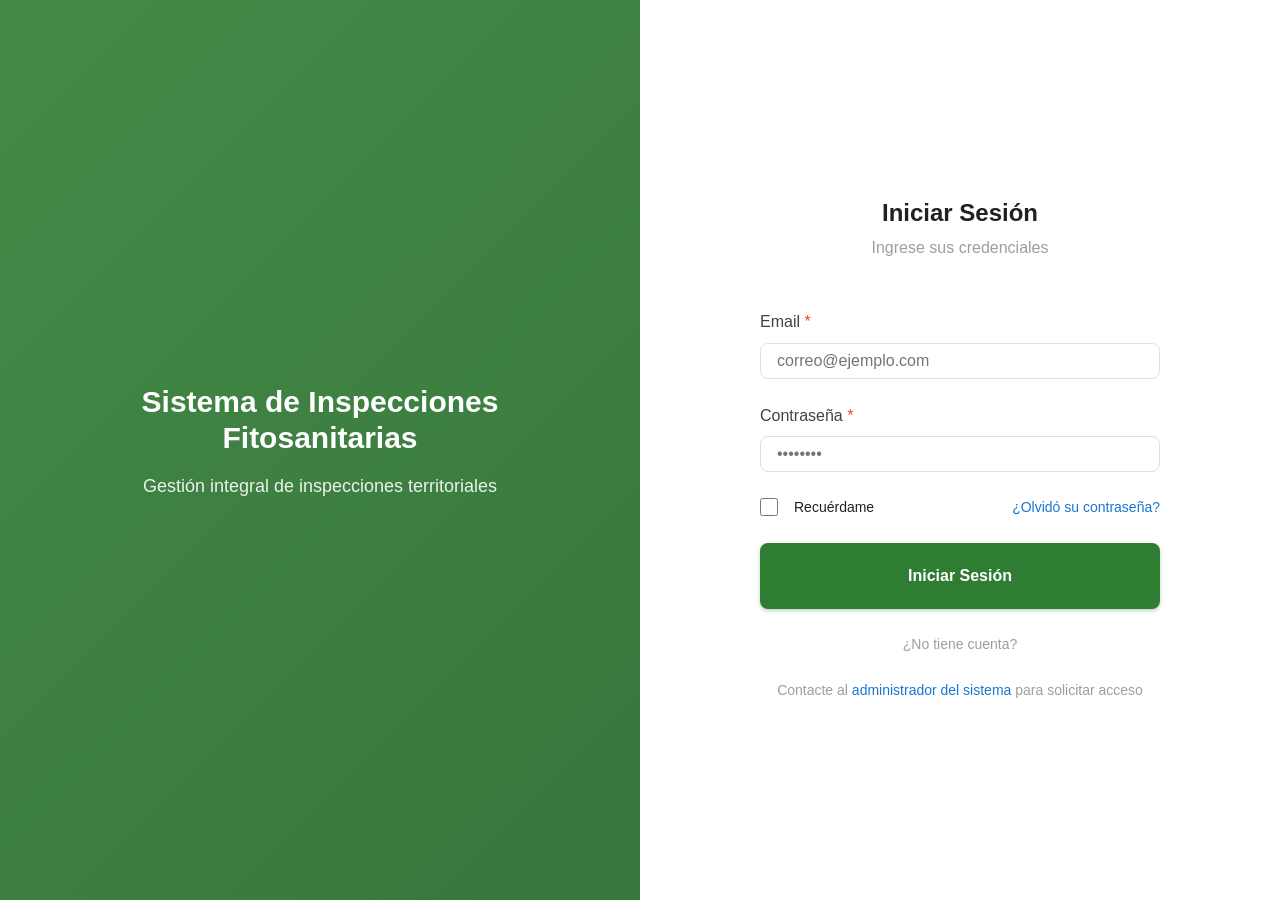
==== frontend/dashboard.html @ b6649383 "primer commit" ====
<!DOCTYPE html>
<html lang="es">
<head>
    <meta charset="UTF-8">
    <meta name="viewport" content="width=device-width, initial-scale=1.0">
    <title>TerraIca — Dashboard</title>
    <link rel="stylesheet" href="css/styles.css">
    <link rel="stylesheet" href="css/components.css">
    <link rel="stylesheet" href="css/dashboard.css">
</head>
<body>
<div class="app-layout">

    <!-- ══════ NAVBAR ══════ -->
    <nav class="navbar">
        <div class="navbar__brand">
            <button class="navbar__toggle" id="sidebarToggle" title="Menú">☰</button>
            <span class="navbar__logo">🌿 TerraIca</span>
        </div>

        <!-- Role badge center -->
        <div class="navbar__center">
            <span class="role-badge" id="navRoleBadge">—</span>
        </div>

        <div class="navbar__user">
            <div class="navbar__user-menu">
                <button class="navbar__user-avatar" id="userMenuToggle">
                    <span id="userInitial">U</span>
                </button>
                <div class="navbar__dropdown" id="userDropdown">
                    <div class="navbar__dropdown-header">
                        <div class="navbar__user-name" id="userFullName">Usuario</div>
                        <small id="userEmailNav">—</small>
                    </div>
                    <div class="navbar__dropdown-divider"></div>
                    <button class="navbar__dropdown-item" id="logoutBtn">🚪 Cerrar Sesión</button>
                </div>
            </div>
        </div>
    </nav>

    <!-- ══════ SIDEBAR ══════ -->
    <aside class="sidebar" id="sidebar">
        <!-- Profile strip -->
        <div class="sidebar__profile">
            <div class="sidebar__profile-avatar" id="sidebarAvatar">U</div>
            <div class="sidebar__profile-info">
                <span class="sidebar__profile-name" id="sidebarName">Usuario</span>
                <span class="role-badge role-badge--sm" id="sidebarRoleBadge">—</span>
            </div>
        </div>

        <nav class="sidebar__nav">
            <!-- PRINCIPAL -->
            <div class="sidebar__section-title">Principal</div>
            <ul class="sidebar__list">
                <li class="sidebar__item">
                    <a href="#dashboard" class="sidebar__link active" data-page="dashboard">
                        <span class="sidebar__icon">📊</span><span>Dashboard</span>
                    </a>
                </li>
            </ul>

            <!-- ADMIN: Gestión de usuarios -->
            <div class="sidebar__section-title sidebar-section--admin" id="sec-usuarios-title">Administración</div>
            <ul class="sidebar__list sidebar-section--admin" id="sec-usuarios">
                <li class="sidebar__item">
                    <a href="#usuarios" class="sidebar__link" data-page="usuarios">
                        <span class="sidebar__icon">👥</span><span>Usuarios</span>
                    </a>
                </li>
            </ul>

            <!-- TODOS: Datos territoriales -->
            <div class="sidebar__section-title">Territorial</div>
            <ul class="sidebar__list">
                <!-- ADMIN -->
                <li class="sidebar__item sidebar-section--admin">
                    <a href="#departamentos" class="sidebar__link" data-page="departamentos">
                        <span class="sidebar__icon">🗺️</span><span>Departamentos</span>
                    </a>
                </li>
                <li class="sidebar__item sidebar-section--admin">
                    <a href="#municipios" class="sidebar__link" data-page="municipios">
                        <span class="sidebar__icon">🏘️</span><span>Municipios</span>
                    </a>
                </li>
                <!-- PRODUCTOR + ADMIN -->
                <li class="sidebar__item sidebar-section--productor">
                    <a href="#lugares" class="sidebar__link" data-page="lugares">
                        <span class="sidebar__icon">🌿</span><span>Lugares de Producción</span>
                    </a>
                </li>
                <!-- PROPIETARIO + ADMIN -->
                <li class="sidebar__item sidebar-section--propietario">
                    <a href="#predios" class="sidebar__link" data-page="predios">
                        <span class="sidebar__icon">🏡</span><span>Predios</span>
                    </a>
                </li>
                <!-- ADMIN: catálogo de cultivos -->
                <li class="sidebar__item sidebar-section--admin">
                    <a href="#cultivos" class="sidebar__link" data-page="cultivos">
                        <span class="sidebar__icon">🌾</span><span>Cultivos</span>
                    </a>
                </li>
                <!-- ADMIN: catálogo de plagas -->
                <li class="sidebar__item sidebar-section--admin">
                    <a href="#plagas" class="sidebar__link" data-page="plagas">
                        <span class="sidebar__icon">🐛</span><span>Catálogo de Plagas</span>
                    </a>
                </li>
                <!-- PRODUCTOR + ADMIN -->
                <li class="sidebar__item sidebar-section--productor">
                    <a href="#lotes" class="sidebar__link" data-page="lotes">
                        <span class="sidebar__icon">🌱</span><span>Lotes</span>
                    </a>
                </li>
            </ul>

            <!-- ASISTENTE TÉCNICO + ADMIN: Inspecciones -->
            <div class="sidebar__section-title sidebar-section--inspector">Fitosanidad</div>
            <ul class="sidebar__list sidebar-section--inspector">
                <li class="sidebar__item">
                    <a href="#inspecciones" class="sidebar__link" data-page="inspecciones">
                        <span class="sidebar__icon">🔬</span><span>Inspecciones</span>
                    </a>
                </li>
                <li class="sidebar__item">
                    <a href="#reportes" class="sidebar__link" data-page="reportes">
                        <span class="sidebar__icon">📈</span><span>Reportes</span>
                    </a>
                </li>
            </ul>
        </nav>
    </aside>

    <!-- ══════ MAIN CONTENT ══════ -->
    <main class="main-content">
        <!-- MODAL GLOBAL -->
        <div class="modal-overlay" id="main-modal">
            <div class="modal">
                <div class="modal-header">
                    <h3 class="modal-title">Modal</h3>
                    <button class="modal-close">✕</button>
                </div>
                <div class="modal-body"></div>
                <div class="modal-footer">
                    <button class="btn btn-secondary btn-cancel">Cancelar</button>
                    <button class="btn btn-primary btn-save">Guardar</button>
                </div>
            </div>
        </div>

        <!-- Page content container -->
        <div id="page-content"></div>
    </main>
</div>

<!-- Scripts -->
<script src="js/api.js"></script>
<script src="js/auth.js"></script>
<script src="js/utils.js"></script>
<script src="js/territorial.js"></script>
<script src="js/pages.js"></script>

<script>
// ─── HELPERS ──────────────────────────────────────────────────────────────────

function getUser() {
    try { return JSON.parse(localStorage.getItem('user') || '{}'); } catch { return {}; }
}

function getRole() {
    const u = getUser();
    // auth.js guarda { grupos: ["ADMINISTRADOR"] } — leer el primer elemento del array
    const raw = (Array.isArray(u.grupos) ? u.grupos[0] : null)
             || u.grupo || u.rol || u.role || '';
    return raw.toUpperCase().replace(/ /g, '_');
}

function getRoleLabel(role) {
    const map = {
        ADMINISTRADOR:    '👑 Administrador',
        PROPIETARIO:      '🏡 Propietario',
        PRODUCTOR:        '🌱 Productor',
        ASISTENTE_TECNICO:'🔬 Asistente Técnico',
        CONSULTOR:        '📋 Consultor'
    };
    return map[role] || role || '—';
}

// ─── SIDEBAR VISIBILITY ───────────────────────────────────────────────────────

function applySidebarRoles() {
    const role = getRole();

    // Hide all role-specific sections by default
    document.querySelectorAll('.sidebar-section--admin').forEach(el => el.style.display = 'none');
    document.querySelectorAll('.sidebar-section--propietario').forEach(el => el.style.display = 'none');
    document.querySelectorAll('.sidebar-section--productor').forEach(el => el.style.display = 'none');
    document.querySelectorAll('.sidebar-section--inspector').forEach(el => el.style.display = 'none');

    if (role === 'ADMINISTRADOR') {
        document.querySelectorAll('.sidebar-section--admin').forEach(el => el.style.display = '');
        document.querySelectorAll('.sidebar-section--propietario').forEach(el => el.style.display = '');
        document.querySelectorAll('.sidebar-section--productor').forEach(el => el.style.display = '');
        document.querySelectorAll('.sidebar-section--inspector').forEach(el => el.style.display = '');
    } else if (role === 'PROPIETARIO') {
        document.querySelectorAll('.sidebar-section--propietario').forEach(el => el.style.display = '');
        document.querySelectorAll('.sidebar-section--inspector').forEach(el => el.style.display = '');
    } else if (role === 'PRODUCTOR') {
        document.querySelectorAll('.sidebar-section--productor').forEach(el => el.style.display = '');
        document.querySelectorAll('.sidebar-section--inspector').forEach(el => el.style.display = '');
    } else if (role === 'ASISTENTE_TECNICO') {
        document.querySelectorAll('.sidebar-section--inspector').forEach(el => el.style.display = '');
    } else {
        // Default: show inspections
        document.querySelectorAll('.sidebar-section--inspector').forEach(el => el.style.display = '');
    }
}

// ─── PAGE ROUTING ─────────────────────────────────────────────────────────────

const pageMap = {
    dashboard:      null, // handled separately
    usuarios:       (c) => usuariosPage.render(c),
    departamentos:  (c) => departamentosPage.render(c),
    municipios:     (c) => municipiosPage.render(c),
    lugares:        (c) => lugaresPage.render(c),
    predios:        (c) => prediosPage.render(c),
    cultivos:       (c) => cultivosPage.render(c),
    lotes:          (c) => lotesPage.render(c),
    plagas:         (c) => plagasPage.render(c),
    inspecciones:   (c) => inspeccionesPage.render(c),
    reportes:       (c) => reportesPage.render(c)
};

async function loadPage(page) {
    const container = document.getElementById('page-content');
    if (!container) return;

    // Update active link
    document.querySelectorAll('.sidebar__link').forEach(l => {
        l.classList.toggle('active', l.dataset.page === page);
    });

    if (page === 'dashboard') {
        await renderDashboard(container);
        return;
    }

    const renderer = pageMap[page];
    if (renderer) {
        container.innerHTML = `<div class="loading-screen"><div class="spinner"></div><p>Cargando ${page}...</p></div>`;
        try {
            await renderer(container);
        } catch(err) {
            console.error('Error cargando página', page, err);
            container.innerHTML = `
                <div class="error-state">
                    <div style="font-size:3rem;margin-bottom:12px">⚠️</div>
                    <h3>Error al cargar ${page}</h3>
                    <p style="color:#8a94a6;margin:8px 0 20px">${err?.message || 'No se pudo conectar con el servidor'}</p>
                    <button class="btn btn-secondary" onclick="loadPage('${page}')">🔄 Reintentar</button>
                    <button class="btn btn-secondary" onclick="loadPage('dashboard')" style="margin-left:8px">← Inicio</button>
                </div>`;
        }
    } else {
        container.innerHTML = `<div class="error-state"><h3>Página no encontrada</h3></div>`;
    }
}
window.loadPage = loadPage;

// ─── DASHBOARD HOME ───────────────────────────────────────────────────────────

async function renderDashboard(container) {
    const role = getRole();
    const user = getUser();
    const nombre = user.nombre || user.name || 'Usuario';
    const hora = new Date().getHours();
    const saludo = hora < 12 ? '🌅 Buenos días' : hora < 18 ? '☀️ Buenas tardes' : '🌙 Buenas noches';
    const roleCls = role.toLowerCase().replace(/_/g, '-');

    // ── Contenido según rol ──────────────────────────────────────────────────
    const statsHTML = _dashStatsHTML(role);
    const quicklinksConfig = _dashQuicklinks(role);

    container.innerHTML = `
        <div class="dashboard-welcome">
            <div class="dashboard-welcome__text">
                <h1>${saludo}, <strong>${nombre}</strong></h1>
                <p>Aquí tienes un resumen de tu actividad</p>
            </div>
            <div class="dashboard-welcome__role">
                <span class="role-badge role-badge--lg role-badge--${roleCls}">${getRoleLabel(role)}</span>
            </div>
        </div>

        ${statsHTML}

        <div class="dashboard-quicklinks">
            <h3 class="section-title">⚡ Acceso Rápido</h3>
            <div class="quicklinks-grid">
                ${quicklinksConfig.map(q => `
                    <button class="quicklink-card" onclick="loadPage('${q.page}')">
                        <span class="quicklink-card__icon">${q.icon}</span>
                        <span class="quicklink-card__label">${q.label}</span>
                    </button>`).join('')}
            </div>
        </div>

        ${role === 'ASISTENTE_TECNICO' ? `<div id="at-destinos-section"></div>` : ''}`;

    // Cargar stats async según rol
    _loadDashStats(role);

    // Panel especial para Asistente Técnico
    if (role === 'ASISTENTE_TECNICO') {
        await _renderAsistenteDashboard(document.getElementById('at-destinos-section'));
    }
}

// ── Stats HTML por rol ──────────────────────────────────────────────────────

function _dashStatsHTML(role) {
    if (role === 'ADMINISTRADOR') {
        return `<div class="stats-grid stats-grid--4">
            <div class="stat-card stat-card--green"><div class="stat-card__icon">👥</div>
                <div class="stat-card__body"><div class="stat-card__value" id="d-usuarios">—</div><div class="stat-card__label">Usuarios</div></div></div>
            <div class="stat-card stat-card--blue"><div class="stat-card__icon">🏡</div>
                <div class="stat-card__body"><div class="stat-card__value" id="d-predios">—</div><div class="stat-card__label">Predios</div></div></div>
            <div class="stat-card stat-card--orange"><div class="stat-card__icon">🔬</div>
                <div class="stat-card__body"><div class="stat-card__value" id="d-inspecciones">—</div><div class="stat-card__label">Inspecciones</div></div></div>
            <div class="stat-card stat-card--red"><div class="stat-card__icon">🐛</div>
                <div class="stat-card__body"><div class="stat-card__value" id="d-plagas">—</div><div class="stat-card__label">Plagas en Catálogo</div></div></div>
        </div>`;
    }
    if (role === 'PROPIETARIO') {
        return `<div class="stats-grid stats-grid--4">
            <div class="stat-card stat-card--blue"><div class="stat-card__icon">🏡</div>
                <div class="stat-card__body"><div class="stat-card__value" id="d-predios">—</div><div class="stat-card__label">Mis Predios</div></div></div>
            <div class="stat-card stat-card--green"><div class="stat-card__icon">🌾</div>
                <div class="stat-card__body"><div class="stat-card__value" id="d-cultivos">—</div><div class="stat-card__label">Cultivos Registrados</div></div></div>
            <div class="stat-card stat-card--orange"><div class="stat-card__icon">🔬</div>
                <div class="stat-card__body"><div class="stat-card__value" id="d-inspecciones">—</div><div class="stat-card__label">Inspecciones</div></div></div>
            <div class="stat-card stat-card--red"><div class="stat-card__icon">✅</div>
                <div class="stat-card__body"><div class="stat-card__value" id="d-completadas">—</div><div class="stat-card__label">Completadas</div></div></div>
        </div>`;
    }
    if (role === 'PRODUCTOR') {
        return `<div class="stats-grid stats-grid--4">
            <div class="stat-card stat-card--green"><div class="stat-card__icon">🌿</div>
                <div class="stat-card__body"><div class="stat-card__value" id="d-lugares">—</div><div class="stat-card__label">Lugares de Producción</div></div></div>
            <div class="stat-card stat-card--blue"><div class="stat-card__icon">🌱</div>
                <div class="stat-card__body"><div class="stat-card__value" id="d-lotes">—</div><div class="stat-card__label">Lotes Activos</div></div></div>
            <div class="stat-card stat-card--orange"><div class="stat-card__icon">🌾</div>
                <div class="stat-card__body"><div class="stat-card__value" id="d-cosechados">—</div><div class="stat-card__label">Cosechados</div></div></div>
            <div class="stat-card stat-card--red"><div class="stat-card__icon">🔬</div>
                <div class="stat-card__body"><div class="stat-card__value" id="d-inspecciones">—</div><div class="stat-card__label">Inspecciones</div></div></div>
        </div>`;
    }
    if (role === 'ASISTENTE_TECNICO') {
        return `<div class="stats-grid stats-grid--4">
            <div class="stat-card stat-card--orange"><div class="stat-card__icon">⏳</div>
                <div class="stat-card__body"><div class="stat-card__value" id="d-pendientes">—</div><div class="stat-card__label">Pendientes</div></div></div>
            <div class="stat-card stat-card--blue"><div class="stat-card__icon">🔄</div>
                <div class="stat-card__body"><div class="stat-card__value" id="d-progreso">—</div><div class="stat-card__label">En Progreso</div></div></div>
            <div class="stat-card stat-card--green"><div class="stat-card__icon">✅</div>
                <div class="stat-card__body"><div class="stat-card__value" id="d-completadas">—</div><div class="stat-card__label">Completadas</div></div></div>
            <div class="stat-card stat-card--red"><div class="stat-card__icon">🐛</div>
                <div class="stat-card__body"><div class="stat-card__value" id="d-plagas-det">—</div><div class="stat-card__label">Plagas Detectadas</div></div></div>
        </div>`;
    }
    return '';
}

// ── Quicklinks por rol ──────────────────────────────────────────────────────

function _dashQuicklinks(role) {
    if (role === 'ADMINISTRADOR') return [
        { icon:'👥', label:'Gestionar Usuarios',    page:'usuarios' },
        { icon:'🌾', label:'Registrar Cultivos',    page:'cultivos' },
        { icon:'🐛', label:'Catálogo de Plagas',    page:'plagas' },
        { icon:'🔬', label:'Ver Inspecciones',       page:'inspecciones' }
    ];
    if (role === 'PROPIETARIO') return [
        { icon:'🏡', label:'Mis Predios',           page:'predios' },
        { icon:'🔬', label:'Inspecciones',           page:'inspecciones' },
        { icon:'📈', label:'Reportes',               page:'reportes' }
    ];
    if (role === 'PRODUCTOR') return [
        { icon:'🌿', label:'Lugares de Producción', page:'lugares' },
        { icon:'🌱', label:'Mis Lotes',             page:'lotes' },
        { icon:'🔬', label:'Inspecciones',           page:'inspecciones' }
    ];
    if (role === 'ASISTENTE_TECNICO') return [
        { icon:'🔬', label:'Ir a Inspecciones',     page:'inspecciones' },
        { icon:'📈', label:'Ver Reportes',           page:'reportes' }
    ];
    return [];
}

// ── Carga de stats async por rol ────────────────────────────────────────────

function _loadDashStats(role) {
    const arr = v => Array.isArray(v) ? v : (v?.data ?? v?.content ?? []);
    const set = (id, val) => { const el = document.getElementById(id); if(el) el.textContent = val; };

    if (role === 'ADMINISTRADOR') {
        Promise.allSettled([
            apiUsuarios.get(Endpoints.USUARIOS.LIST),
            apiTerritorial.get(Endpoints.TERRITORIAL.PREDIOS.LIST),
            apiInspecciones.get(Endpoints.INSPECCIONES.LIST),
            apiTerritorial.get(Endpoints.TERRITORIAL.PLAGAS.LIST)
        ]).then(([u,p,i,pl]) => {
            if(u.status==='fulfilled')  set('d-usuarios',     arr(u.value).length);
            if(p.status==='fulfilled')  set('d-predios',      arr(p.value).length);
            if(i.status==='fulfilled')  set('d-inspecciones', arr(i.value).length);
            if(pl.status==='fulfilled') set('d-plagas',       arr(pl.value).length);
        }).catch(()=>{});
    }
    else if (role === 'PROPIETARIO') {
        Promise.allSettled([
            apiTerritorial.get(Endpoints.TERRITORIAL.PREDIOS.LIST),
            apiTerritorial.get(Endpoints.TERRITORIAL.CULTIVOS.LIST),
            apiInspecciones.get(Endpoints.INSPECCIONES.LIST)
        ]).then(([p,c,i]) => {
            if(p.status==='fulfilled') set('d-predios',    arr(p.value).length);
            if(c.status==='fulfilled') set('d-cultivos',   arr(c.value).length);
            if(i.status==='fulfilled') {
                const insp = arr(i.value);
                set('d-inspecciones', insp.length);
                set('d-completadas',  insp.filter(x=>x.estado==='COMPLETADA').length);
            }
        }).catch(()=>{});
    }
    else if (role === 'PRODUCTOR') {
        Promise.allSettled([
            apiTerritorial.get(Endpoints.TERRITORIAL.LUGARES.LIST),
            apiTerritorial.get(Endpoints.TERRITORIAL.LOTES.LIST),
            apiInspecciones.get(Endpoints.INSPECCIONES.LIST)
        ]).then(([l,lo,i]) => {
            if(l.status==='fulfilled')  set('d-lugares',    arr(l.value).length);
            if(lo.status==='fulfilled') {
                const lotes = arr(lo.value);
                set('d-lotes',      lotes.filter(x=>x.estado==='EN_PRODUCCION').length);
                set('d-cosechados', lotes.filter(x=>x.estado==='COSECHADO').length);
            }
            if(i.status==='fulfilled')  set('d-inspecciones', arr(i.value).length);
        }).catch(()=>{});
    }
    else if (role === 'ASISTENTE_TECNICO') {
        apiInspecciones.get(Endpoints.INSPECCIONES.LIST).then(res => {
            const insp = arr(res);
            set('d-pendientes',  insp.filter(x=>x.estado==='PENDIENTE').length);
            set('d-progreso',    insp.filter(x=>x.estado==='EN_PROGRESO').length);
            set('d-completadas', insp.filter(x=>x.estado==='COMPLETADA').length);
            // contar plagas detectadas en detalles
            const totalPlagas = insp.reduce((s,i)=>s+(i.detalles?.reduce((a,d)=>a+(d.plagas?.length||0),0)||0),0);
            set('d-plagas-det', totalPlagas || '—');
        }).catch(()=>{});
    }
}

// ── Panel de destinos para ASISTENTE TÉCNICO ────────────────────────────────

async function _renderAsistenteDashboard(container) {
    if (!container) return;
    container.innerHTML = `
        <div class="at-section-header">
            <h3 class="section-title">📍 Mis Destinos de Inspección</h3>
            <p class="section-subtitle">Inspecciones pendientes y en progreso con información de localización</p>
        </div>
        <div id="at-destinos-grid" class="at-destinos-grid">
            ${[1,2,3].map(()=>`<div class="at-destino-card at-destino-card--skeleton">
                <div class="skeleton" style="height:18px;width:60%;margin-bottom:10px"></div>
                <div class="skeleton" style="height:13px;width:90%;margin-bottom:6px"></div>
                <div class="skeleton" style="height:13px;width:75%;margin-bottom:6px"></div>
                <div class="skeleton" style="height:13px;width:80%"></div>
            </div>`).join('')}
        </div>`;

    try {
        // Traer inspecciones pendientes y en progreso
        const [inspRes, lotesRes] = await Promise.allSettled([
            apiInspecciones.get(Endpoints.INSPECCIONES.LIST),
            apiTerritorial.get(Endpoints.TERRITORIAL.LOTES.LIST)
        ]);

        const arr = v => Array.isArray(v) ? v : (v?.data ?? v?.content ?? []);
        const inspecciones = arr(inspRes.value).filter(i =>
            i.estado === 'PROGRAMADA' || i.estado === 'EN_PROCESO' ||
            i.estado === 'PENDIENTE'  || i.estado === 'EN_PROGRESO'
        );
        const lotes = arr(lotesRes.value);

        // Para cada inspección, construir info de localización completa
        const grid = document.getElementById('at-destinos-grid');
        if (!grid) return;

        if (!inspecciones.length) {
            grid.innerHTML = `
                <div class="at-no-destinos">
                    <span style="font-size:3rem">🎉</span>
                    <h4>Sin inspecciones pendientes</h4>
                    <p>No tienes destinos programados por el momento</p>
                    <button class="btn btn-primary" onclick="loadPage('inspecciones')">Ver todas las inspecciones</button>
                </div>`;
            return;
        }

        // Enriquecer con datos de lote → cultivo → predio → lugar → municipio → departamento
        const detallesPromises = inspecciones.slice(0, 8).map(async insp => {
            try {
                // Buscar lote en la lista cargada o hacer get individual
                const loteId = insp.idLote || insp.loteId || insp.lote?.id;
                let lote = lotes.find(l => l.id === loteId);
                if (!lote && loteId) {
                    lote = await apiTerritorial.get(
                        Endpoints.TERRITORIAL.LOTES.GET(loteId)
                    ).catch(() => null);
                }

                // Subir la cadena: lote → cultivo → predio → lugar → municipio → dep
                let cultivoNombre = lote?.cultivoNombre || lote?.cultivo?.nombreComun || lote?.cultivo?.especie || '—';
                let plagas = [];
                let predioNombre  = '—', predioNum = '—';
                let lugarNombre   = '—', vereda = '—';
                let municipioNombre = '—', depNombre = '—';

                // Fetch cultivo to get predioId and plagas
                const cultivoId = lote?.cultivoId || lote?.cultivo?.id;
                let predioId = lote?.cultivo?.predioId || lote?.cultivo?.predio?.id;
                if (cultivoId && !predioId) {
                    const cultivo = await apiTerritorial.get(
                        Endpoints.TERRITORIAL.CULTIVOS.GET(cultivoId)
                    ).catch(() => null);
                    if (cultivo) {
                        cultivoNombre = cultivo.nombreComun || cultivo.nombreVariedad || cultivoNombre;
                        predioId = cultivo.predioId;
                        plagas = cultivo.plagas || [];
                    }
                }
                if (predioId) {
                    const predio = await apiTerritorial.get(
                        Endpoints.TERRITORIAL.PREDIOS.GET(predioId)
                    ).catch(() => null);
                    if (predio) {
                        predioNombre = predio.nombre || predio.nombrePredio || '—';
                        predioNum    = predio.numeroPredial || '—';
                        const lugarId = predio.lugarProduccionId || predio.lugarProduccion?.id;
                        if (lugarId) {
                            const lugar = await apiTerritorial.get(
                                Endpoints.TERRITORIAL.LUGARES.GET(lugarId)
                            ).catch(() => null);
                            if (lugar) {
                                lugarNombre = lugar.nombre || '—';
                                vereda = lugar.vereda || lugar.sector || '—';
                                const munId = lugar.municipioId || lugar.municipio?.id;
                                if (munId) {
                                    const mun = await apiTerritorial.get(
                                        Endpoints.TERRITORIAL.MUNICIPIOS.GET(munId)
                                    ).catch(() => null);
                                    if (mun) {
                                        municipioNombre = mun.nombre || '—';
                                        const depId = mun.departamentoId || mun.departamento?.id;
                                        if (depId) {
                                            const dep = await apiTerritorial.get(
                                                Endpoints.TERRITORIAL.DEPARTAMENTOS.GET(depId)
                                            ).catch(() => null);
                                            depNombre = dep?.nombre || '—';
                                        }
                                    }
                                }
                            }
                        }
                    }
                }

                return { insp, lote, cultivoNombre, plagas, predioNombre, predioNum, lugarNombre, vereda, municipioNombre, depNombre };
            } catch {
                return { insp, lote: null, cultivoNombre:'—', predioNombre:'—', predioNum:'—', lugarNombre:'—', vereda:'—', municipioNombre:'—', depNombre:'—' };
            }
        });

        const destinos = await Promise.all(detallesPromises);
        const fecha = d => d.insp.fechaInspeccion
            ? new Date(d.insp.fechaInspeccion).toLocaleDateString('es-CO', {weekday:'long', day:'numeric', month:'long'})
            : '—';
        const estadoColor = e => (e === 'EN_PROCESO' || e === 'EN_PROGRESO') ? 'at-destino-card--progreso' : 'at-destino-card--pendiente';
        const estadoLabel = e => (e === 'EN_PROCESO' || e === 'EN_PROGRESO')
            ? `<span class="badge badge--info">🔄 En Proceso</span>`
            : `<span class="badge badge--warning">⏳ Programada</span>`;

        grid.innerHTML = destinos.map(d => `
            <div class="at-destino-card ${estadoColor(d.insp.estado)}"
                 onclick="loadPage('inspecciones')" title="Ver inspección">
                <div class="at-destino-card__top">
                    <div class="at-destino-card__estado">${estadoLabel(d.insp.estado)}</div>
                    <div class="at-destino-card__fecha">📅 ${fecha(d)}</div>
                </div>

                <div class="at-destino-card__cultivo">
                    <span class="crop-dot"></span>
                    <strong>🌾 ${d.cultivoNombre}</strong>
                    <span class="text-muted" style="font-size:0.78rem">
                        · Lote: ${d.lote?.numero || d.lote?.nombre || d.insp.idLote || '—'}
                    </span>
                </div>

                <div class="at-destino-card__localizacion">
                    <div class="at-loc-row">
                        <span class="at-loc-icon">🏛️</span>
                        <div class="at-loc-info">
                            <span class="at-loc-label">Departamento</span>
                            <span class="at-loc-value">${d.depNombre}</span>
                        </div>
                    </div>
                    <div class="at-loc-row">
                        <span class="at-loc-icon">🏘️</span>
                        <div class="at-loc-info">
                            <span class="at-loc-label">Municipio</span>
                            <span class="at-loc-value">${d.municipioNombre}</span>
                        </div>
                    </div>
                    <div class="at-loc-row">
                        <span class="at-loc-icon">🌿</span>
                        <div class="at-loc-info">
                            <span class="at-loc-label">Lugar de Producción · Vereda</span>
                            <span class="at-loc-value">${d.lugarNombre} ${d.vereda !== '—' ? '· <em>'+d.vereda+'</em>' : ''}</span>
                        </div>
                    </div>
                    <div class="at-loc-row">
                        <span class="at-loc-icon">🏡</span>
                        <div class="at-loc-info">
                            <span class="at-loc-label">Predio · N° Predial</span>
                            <span class="at-loc-value">${d.predioNombre} ${d.predioNum !== '—' ? '· <code>'+d.predioNum+'</code>' : ''}</span>
                        </div>
                    </div>
                </div>

                ${d.plagas && d.plagas.length ? `
                <div class="at-destino-card__plagas">
                    <span class="at-plagas-label">🦠 Plagas detectadas:</span>
                    <div class="at-plagas-list">
                        ${d.plagas.map(p => `<span class="at-plaga-tag at-plaga-tag--${(p.nivelRiesgo||'').toLowerCase()}" title="${p.nombreCientifico||''}">${p.nombreComun||p.nombre||'Plaga'}</span>`).join('')}
                    </div>
                </div>` : ''}

                <div class="at-destino-card__footer">
                    <button class="btn btn-primary btn-sm"
                        onclick="event.stopPropagation(); loadPage('inspecciones')">
                        🔬 Ver Inspección
                    </button>
                </div>
            </div>`).join('');

    } catch(e) {
        if (container) container.innerHTML = `<div class="error-state"><p>No se pudieron cargar los destinos</p></div>`;
    }
}

// ─── INIT ─────────────────────────────────────────────────────────────────────

document.addEventListener('DOMContentLoaded', () => {
    // Auth check
    const token = localStorage.getItem('authToken');
    if (!token) { window.location.href = 'login.html'; return; }

    const user = getUser();
    const role = getRole();

    // Populate navbar & sidebar
    const nombre = user.nombre || user.name || 'Usuario';
    const initial = nombre.charAt(0).toUpperCase();
    const roleLabel = getRoleLabel(role);
    const roleCls = 'role-badge--' + role.toLowerCase().replace(/_/g, '-');

    document.getElementById('userInitial').textContent = initial;
    document.getElementById('userFullName').textContent = nombre;
    document.getElementById('userEmailNav').textContent = user.correo || user.email || '';
    document.getElementById('sidebarAvatar').textContent = initial;
    document.getElementById('sidebarName').textContent = nombre;

    ['navRoleBadge', 'sidebarRoleBadge'].forEach(id => {
        const el = document.getElementById(id);
        if (el) { el.textContent = roleLabel; el.className = `role-badge ${roleCls}`; }
    });

    // Apply role-based sidebar
    applySidebarRoles();

    // Sidebar toggle
    document.getElementById('sidebarToggle')?.addEventListener('click', () => {
        document.getElementById('sidebar')?.classList.toggle('collapsed');
    });

    // User dropdown
    document.getElementById('userMenuToggle')?.addEventListener('click', () => {
        document.getElementById('userDropdown')?.classList.toggle('active');
    });
    document.addEventListener('click', e => {
        if (!e.target.closest('.navbar__user-menu')) {
            document.getElementById('userDropdown')?.classList.remove('active');
        }
    });

    // Logout
    document.getElementById('logoutBtn')?.addEventListener('click', () => {
        localStorage.removeItem('authToken');
        localStorage.removeItem('user');
        window.location.href = 'login.html';
    });

    // Sidebar navigation
    document.querySelectorAll('.sidebar__link').forEach(link => {
        link.addEventListener('click', e => {
            e.preventDefault();
            const page = link.dataset.page;
            window.location.hash = page;
            loadPage(page);
        });
    });

    // Hash routing
    window.addEventListener('hashchange', () => {
        const page = window.location.hash.slice(1) || 'dashboard';
        loadPage(page);
    });

    // Initial load
    const initPage = window.location.hash.slice(1) || 'dashboard';
    loadPage(initPage);
});
</script>
</body>
</html>
---- frontend/css/styles.css ----
/**
 * Base Styles & Design System
 * Variables CSS, reset, y estilos globales
 */

:root {
    /* Colors - Primary Brand */
    --color-primary: #2E7D32;
    --color-primary-light: #66BB6A;
    --color-primary-dark: #1B5E20;
    --color-primary-50: #F1F8E9;

    /* Colors - Secondary */
    --color-secondary: #1976D2;
    --color-secondary-light: #42A5F5;
    --color-secondary-dark: #1565C0;

    /* Colors - Status */
    --color-success: #4CAF50;
    --color-warning: #FFC107;
    --color-danger: #F44336;
    --color-info: #2196F3;

    /* Colors - Neutral */
    --color-white: #FFFFFF;
    --color-light-gray: #F5F5F5;
    --color-gray: #9E9E9E;
    --color-dark-gray: #424242;
    --color-black: #212121;

    /* Colors - Border */
    --color-border: #E0E0E0;
    --color-border-light: #F0F0F0;

    /* Typography */
    --font-family: -apple-system, BlinkMacSystemFont, 'Segoe UI', 'Roboto', 'Oxygen',
                    'Ubuntu', 'Cantarell', 'Fira Sans', 'Droid Sans', 'Helvetica Neue',
                    sans-serif;
    --font-size-xs: 0.75rem;
    --font-size-sm: 0.875rem;
    --font-size-base: 1rem;
    --font-size-lg: 1.125rem;
    --font-size-xl: 1.25rem;
    --font-size-2xl: 1.5rem;
    --font-size-3xl: 1.875rem;

    --font-weight-light: 300;
    --font-weight-normal: 400;
    --font-weight-medium: 500;
    --font-weight-semibold: 600;
    --font-weight-bold: 700;

    /* Spacing */
    --spacing-xs: 0.25rem;
    --spacing-sm: 0.5rem;
    --spacing-base: 1rem;
    --spacing-lg: 1.5rem;
    --spacing-xl: 2rem;
    --spacing-2xl: 3rem;
    --spacing-3xl: 4rem;

    /* Border Radius */
    --radius-sm: 0.25rem;
    --radius-md: 0.5rem;
    --radius-lg: 0.75rem;
    --radius-xl: 1rem;
    --radius-2xl: 1.5rem;

    /* Shadows */
    --shadow-sm: 0 1px 2px 0 rgba(0, 0, 0, 0.05);
    --shadow-md: 0 4px 6px -1px rgba(0, 0, 0, 0.1), 0 2px 4px -1px rgba(0, 0, 0, 0.06);
    --shadow-lg: 0 10px 15px -3px rgba(0, 0, 0, 0.1), 0 4px 6px -2px rgba(0, 0, 0, 0.05);
    --shadow-xl: 0 20px 25px -5px rgba(0, 0, 0, 0.1), 0 10px 10px -5px rgba(0, 0, 0, 0.04);

    /* Transitions */
    --transition-fast: 150ms ease-in-out;
    --transition-base: 250ms ease-in-out;
    --transition-slow: 350ms ease-in-out;

    /* Z-index */
    --z-dropdown: 100;
    --z-sticky: 200;
    --z-fixed: 300;
    --z-modal: 400;
    --z-tooltip: 500;
}

/* Dark mode */
@media (prefers-color-scheme: dark) {
    :root {
        --color-light-gray: #2C2C2C;
        --color-gray: #666666;
        --color-dark-gray: #E0E0E0;
        --color-border: #404040;
        --color-border-light: #333333;
    }
}

/* CSS Reset */
* {
    margin: 0;
    padding: 0;
    box-sizing: border-box;
}

html {
    scroll-behavior: smooth;
}

body {
    font-family: var(--font-family);
    font-size: var(--font-size-base);
    font-weight: var(--font-weight-normal);
    line-height: 1.6;
    color: var(--color-black);
    background-color: var(--color-white);
    -webkit-font-smoothing: antialiased;
    -moz-osx-font-smoothing: grayscale;
}

/* Headings */
h1, h2, h3, h4, h5, h6 {
    margin-bottom: var(--spacing-base);
    font-weight: var(--font-weight-semibold);
    line-height: 1.2;
}

h1 { font-size: var(--font-size-3xl); }
h2 { font-size: var(--font-size-2xl); }
h3 { font-size: var(--font-size-xl); }
h4 { font-size: var(--font-size-lg); }
h5 { font-size: var(--font-size-base); }
h6 { font-size: var(--font-size-sm); }

/* Paragraphs */
p {
    margin-bottom: var(--spacing-base);
}

/* Links */
a {
    color: var(--color-secondary);
    text-decoration: none;
    transition: color var(--transition-base);
}

a:hover {
    color: var(--color-secondary-dark);
    text-decoration: underline;
}

/* Lists */
ul, ol {
    margin-bottom: var(--spacing-base);
    margin-left: var(--spacing-xl);
}

li {
    margin-bottom: var(--spacing-sm);
}

/* Images */
img {
    max-width: 100%;
    height: auto;
    display: block;
}

/* Tables */
table {
    width: 100%;
    border-collapse: collapse;
    margin-bottom: var(--spacing-base);
}

thead {
    background-color: var(--color-light-gray);
}

th, td {
    padding: var(--spacing-base);
    text-align: left;
    border-bottom: 1px solid var(--color-border);
}

/* Code */
code {
    background-color: var(--color-light-gray);
    padding: 0 var(--spacing-sm);
    border-radius: var(--radius-sm);
    font-family: 'Courier New', monospace;
    font-size: var(--font-size-sm);
}

pre {
    background-color: var(--color-light-gray);
    padding: var(--spacing-base);
    border-radius: var(--radius-md);
    overflow-x: auto;
    margin-bottom: var(--spacing-base);
}

pre code {
    background-color: transparent;
    padding: 0;
}

/* Forms */
input, textarea, select {
    font-family: var(--font-family);
    font-size: var(--font-size-base);
}

/* Utility Classes */
.container {
    width: 100%;
    max-width: 1440px;
    margin: 0 auto;
    padding: 0 var(--spacing-lg);
}

.row {
    display: flex;
    flex-wrap: wrap;
    margin-right: calc(var(--spacing-lg) * -1);
    margin-left: calc(var(--spacing-lg) * -1);
}

.col {
    flex: 1;
    padding-right: var(--spacing-lg);
    padding-left: var(--spacing-lg);
}

/* Display */
.d-none { display: none !important; }
.d-inline { display: inline !important; }
.d-inline-block { display: inline-block !important; }
.d-block { display: block !important; }
.d-flex { display: flex !important; }
.d-grid { display: grid !important; }

/* Flex */
.justify-content-center { justify-content: center; }
.justify-content-between { justify-content: space-between; }
.justify-content-around { justify-content: space-around; }
.justify-content-end { justify-content: flex-end; }
.align-items-center { align-items: center; }
.align-items-start { align-items: flex-start; }
.align-items-end { align-items: flex-end; }
.flex-wrap { flex-wrap: wrap; }
.flex-column { flex-direction: column; }
.gap-1 { gap: var(--spacing-sm); }
.gap-2 { gap: var(--spacing-base); }
.gap-3 { gap: var(--spacing-lg); }

/* Spacing */
.p-1 { padding: var(--spacing-sm); }
.p-2 { padding: var(--spacing-base); }
.p-3 { padding: var(--spacing-lg); }
.m-1 { margin: var(--spacing-sm); }
.m-2 { margin: var(--spacing-base); }
.m-3 { margin: var(--spacing-lg); }
.mt-1 { margin-top: var(--spacing-sm); }
.mt-2 { margin-top: var(--spacing-base); }
.mt-3 { margin-top: var(--spacing-lg); }
.mb-1 { margin-bottom: var(--spacing-sm); }
.mb-2 { margin-bottom: var(--spacing-base); }
.mb-3 { margin-bottom: var(--spacing-lg); }

/* Text */
.text-center { text-align: center; }
.text-end { text-align: end; }
.text-start { text-align: start; }
.text-muted { color: var(--color-gray); }
.text-secondary { color: var(--color-secondary); }
.text-danger { color: var(--color-danger); }
.text-success { color: var(--color-success); }
.text-uppercase { text-transform: uppercase; }
.text-lowercase { text-transform: lowercase; }
.text-capitalize { text-transform: capitalize; }
.font-weight-bold { font-weight: var(--font-weight-bold); }
.font-weight-normal { font-weight: var(--font-weight-normal); }

/* Visibility */
.visible { visibility: visible; }
.invisible { visibility: hidden; }
.hide { display: none; }
.show { display: block; }

/* Overflow */
.overflow-auto { overflow: auto; }
.overflow-hidden { overflow: hidden; }
.text-truncate { overflow: hidden; text-overflow: ellipsis; white-space: nowrap; }

/* Print */
@media print {
    body {
        background-color: white;
    }

    .no-print {
        display: none !important;
    }
}

/* Responsive */
@media (max-width: 768px) {
    .container {
        padding: 0 var(--spacing-base);
    }

    .row {
        margin-right: calc(var(--spacing-base) * -1);
        margin-left: calc(var(--spacing-base) * -1);
    }

    .col {
        padding-right: var(--spacing-base);
        padding-left: var(--spacing-base);
    }
}
---- frontend/css/components.css ----
/**
 * Components - Componentes reutilizables
 * Buttons, cards, forms, tables, badges, etc.
 */

/* BUTTONS */
.btn {
    display: inline-flex;
    align-items: center;
    justify-content: center;
    gap: var(--spacing-sm);
    padding: var(--spacing-sm) var(--spacing-lg);
    font-size: var(--font-size-base);
    font-weight: var(--font-weight-medium);
    border: none;
    border-radius: var(--radius-md);
    cursor: pointer;
    transition: all var(--transition-base);
    text-decoration: none;
    white-space: nowrap;
    user-select: none;
}

.btn:disabled {
    opacity: 0.6;
    cursor: not-allowed;
}

.btn:hover:not(:disabled) {
    transform: translateY(-2px);
    box-shadow: var(--shadow-md);
}

/* Button Variants */
.btn--primary {
    background-color: var(--color-primary);
    color: white;
    box-shadow: 0 2px 4px rgba(46, 125, 50, 0.3);
}

.btn--primary:hover:not(:disabled) {
    background-color: var(--color-primary-dark);
}

.btn--secondary {
    background-color: var(--color-secondary);
    color: white;
    box-shadow: 0 2px 4px rgba(25, 118, 210, 0.3);
}

.btn--secondary:hover:not(:disabled) {
    background-color: var(--color-secondary-dark);
}

.btn--outline {
    border: 2px solid var(--color-primary);
    color: var(--color-primary);
    background-color: transparent;
}

.btn--outline:hover:not(:disabled) {
    background-color: var(--color-primary-50);
}

.btn--danger {
    background-color: var(--color-danger);
    color: white;
}

.btn--danger:hover:not(:disabled) {
    background-color: #E53935;
}

.btn--success {
    background-color: var(--color-success);
    color: white;
}

.btn--success:hover:not(:disabled) {
    background-color: #45A049;
}

.btn--small {
    padding: var(--spacing-xs) var(--spacing-sm);
    font-size: var(--font-size-sm);
}

.btn--large {
    padding: var(--spacing-lg) var(--spacing-2xl);
    font-size: var(--font-size-lg);
}

.btn--block {
    width: 100%;
}

/* CARDS */
.card {
    background-color: var(--color-white);
    border: 1px solid var(--color-border);
    border-radius: var(--radius-lg);
    box-shadow: var(--shadow-sm);
    overflow: hidden;
    transition: box-shadow var(--transition-base);
}

.card:hover {
    box-shadow: var(--shadow-md);
}

.card__header {
    padding: var(--spacing-lg);
    border-bottom: 1px solid var(--color-border);
    background-color: var(--color-light-gray);
}

.card__title {
    font-size: var(--font-size-lg);
    font-weight: var(--font-weight-semibold);
    margin: 0;
}

.card__body {
    padding: var(--spacing-lg);
}

.card__footer {
    padding: var(--spacing-lg);
    border-top: 1px solid var(--color-border);
    background-color: var(--color-light-gray);
    display: flex;
    gap: var(--spacing-base);
    justify-content: flex-end;
}

/* FORMS */
.form-group {
    margin-bottom: var(--spacing-lg);
}

.form-label {
    display: block;
    margin-bottom: var(--spacing-sm);
    font-weight: var(--font-weight-medium);
    color: var(--color-dark-gray);
}

.form-label.required::after {
    content: ' *';
    color: var(--color-danger);
}

.form-control {
    width: 100%;
    padding: var(--spacing-sm) var(--spacing-base);
    font-size: var(--font-size-base);
    border: 1px solid var(--color-border);
    border-radius: var(--radius-md);
    background-color: var(--color-white);
    color: var(--color-black);
    transition: all var(--transition-base);
}

.form-control:focus {
    outline: none;
    border-color: var(--color-primary);
    box-shadow: 0 0 0 3px rgba(46, 125, 50, 0.1);
}

.form-control:disabled {
    background-color: var(--color-light-gray);
    cursor: not-allowed;
    opacity: 0.6;
}

.form-control--error {
    border-color: var(--color-danger);
}

.form-control--error:focus {
    box-shadow: 0 0 0 3px rgba(244, 67, 54, 0.1);
}

.form-text {
    display: block;
    margin-top: var(--spacing-xs);
    font-size: var(--font-size-sm);
    color: var(--color-gray);
}

.form-text.text-danger {
    color: var(--color-danger);
}

/* Checkbox & Radio */
.form-check {
    display: flex;
    align-items: center;
    margin-bottom: var(--spacing-base);
}

.form-check__input {
    width: 18px;
    height: 18px;
    margin-right: var(--spacing-sm);
    cursor: pointer;
    accent-color: var(--color-primary);
}

.form-check__label {
    cursor: pointer;
    margin: 0;
}

/* Select */
select.form-control {
    appearance: none;
    background-image: url("data:image/svg+xml;charset=UTF-8,%3csvg xmlns='http://www.w3.org/2000/svg' viewBox='0 0 24 24' fill='none' stroke='currentColor' stroke-width='2' stroke-linecap='round' stroke-linejoin='round'%3e%3cpolyline points='6 9 12 15 18 9'%3e%3c/polyline%3e%3c/svg%3e");
    background-repeat: no-repeat;
    background-position: right var(--spacing-sm) center;
    background-size: 1.5em 1.5em;
    padding-right: 2.5rem;
}

/* Textarea */
textarea.form-control {
    resize: vertical;
    min-height: 120px;
}

/* TABLE */
.table {
    width: 100%;
    border-collapse: collapse;
    margin-bottom: var(--spacing-lg);
}

.table__header {
    background-color: var(--color-light-gray);
}

.table__header th {
    padding: var(--spacing-base);
    font-weight: var(--font-weight-semibold);
    text-align: left;
    border-bottom: 2px solid var(--color-border);
}

.table__body td {
    padding: var(--spacing-base);
    border-bottom: 1px solid var(--color-border);
}

.table__body tr:hover {
    background-color: var(--color-light-gray);
}

.table__body tr:nth-child(even) {
    background-color: rgba(245, 245, 245, 0.5);
}

.table--striped tbody tr:nth-child(even) {
    background-color: var(--color-light-gray);
}

.table--hoverable tbody tr:hover {
    background-color: var(--color-light-gray);
}

/* BADGE */
.badge {
    display: inline-block;
    padding: var(--spacing-xs) var(--spacing-sm);
    font-size: var(--font-size-xs);
    font-weight: var(--font-weight-semibold);
    border-radius: var(--radius-md);
    text-transform: uppercase;
    white-space: nowrap;
}

.badge--primary {
    background-color: var(--color-primary);
    color: white;
}

.badge--secondary {
    background-color: var(--color-secondary);
    color: white;
}

.badge--success {
    background-color: var(--color-success);
    color: white;
}

.badge--danger {
    background-color: var(--color-danger);
    color: white;
}

.badge--warning {
    background-color: var(--color-warning);
    color: black;
}

.badge--info {
    background-color: var(--color-info);
    color: white;
}

/* ALERT */
.alert {
    padding: var(--spacing-lg);
    margin-bottom: var(--spacing-lg);
    border-radius: var(--radius-md);
    border-left: 4px solid;
}

.alert--primary {
    background-color: rgba(46, 125, 50, 0.1);
    color: var(--color-primary-dark);
    border-color: var(--color-primary);
}

.alert--danger {
    background-color: rgba(244, 67, 54, 0.1);
    color: #C62828;
    border-color: var(--color-danger);
}

.alert--warning {
    background-color: rgba(255, 193, 7, 0.1);
    color: #F57F17;
    border-color: var(--color-warning);
}

.alert--info {
    background-color: rgba(33, 150, 243, 0.1);
    color: #1565C0;
    border-color: var(--color-info);
}

.alert__close {
    float: right;
    background: none;
    border: none;
    font-size: 1.5rem;
    cursor: pointer;
    color: inherit;
    opacity: 0.7;
    transition: opacity var(--transition-base);
}

.alert__close:hover {
    opacity: 1;
}

/* MODAL */
.modal {
    display: none;
    position: fixed;
    top: 0;
    left: 0;
    right: 0;
    bottom: 0;
    background-color: rgba(0, 0, 0, 0.5);
    z-index: var(--z-modal);
    animation: fadeIn var(--transition-base);
}

.modal.active {
    display: flex;
    align-items: center;
    justify-content: center;
}

.modal__content {
    background-color: white;
    border-radius: var(--radius-lg);
    box-shadow: var(--shadow-xl);
    max-width: 500px;
    width: 90%;
    animation: slideUp var(--transition-base);
}

.modal__header {
    padding: var(--spacing-lg);
    border-bottom: 1px solid var(--color-border);
    display: flex;
    justify-content: space-between;
    align-items: center;
}

.modal__title {
    margin: 0;
    font-size: var(--font-size-xl);
    font-weight: var(--font-weight-semibold);
}

.modal__close {
    background: none;
    border: none;
    font-size: 1.5rem;
    cursor: pointer;
    color: var(--color-gray);
}

.modal__body {
    padding: var(--spacing-lg);
}

.modal__footer {
    padding: var(--spacing-lg);
    border-top: 1px solid var(--color-border);
    display: flex;
    justify-content: flex-end;
    gap: var(--spacing-base);
}

/* ANIMATIONS */
@keyframes fadeIn {
    from {
        opacity: 0;
    }
    to {
        opacity: 1;
    }
}

@keyframes slideUp {
    from {
        transform: translateY(20px);
        opacity: 0;
    }
    to {
        transform: translateY(0);
        opacity: 1;
    }
}

@keyframes slideDown {
    from {
        transform: translateY(-20px);
        opacity: 0;
    }
    to {
        transform: translateY(0);
        opacity: 1;
    }
}

@keyframes spin {
    from {
        transform: rotate(0deg);
    }
    to {
        transform: rotate(360deg);
    }
}

/* LOADING SPINNER */
.loader {
    display: flex;
    align-items: center;
    justify-content: center;
    padding: var(--spacing-3xl);
}

.loader__spinner {
    width: 40px;
    height: 40px;
    border: 4px solid var(--color-border);
    border-top-color: var(--color-primary);
    border-radius: 50%;
    animation: spin 1s linear infinite;
}

/* NOTIFICATION/TOAST */
.notification {
    position: fixed;
    bottom: -100px;
    right: var(--spacing-lg);
    max-width: 400px;
    background-color: white;
    border-radius: var(--radius-md);
    box-shadow: var(--shadow-lg);
    border-left: 4px solid;
    animation: slideUp var(--transition-base);
    z-index: var(--z-tooltip);
}

.notification--show {
    bottom: var(--spacing-lg);
}

.notification__content {
    display: flex;
    align-items: center;
    justify-content: space-between;
    padding: var(--spacing-lg);
    gap: var(--spacing-base);
}

.notification__close {
    background: none;
    border: none;
    font-size: 1.25rem;
    cursor: pointer;
    opacity: 0.6;
    transition: opacity var(--transition-base);
}

.notification__close:hover {
    opacity: 1;
}

.notification--success {
    border-color: var(--color-success);
}

.notification--error {
    border-color: var(--color-danger);
}

.notification--warning {
    border-color: var(--color-warning);
}

.notification--info {
    border-color: var(--color-info);
}

/* Responsive */
@media (max-width: 768px) {
    .btn {
        padding: var(--spacing-sm) var(--spacing-base);
    }

    .card__body {
        padding: var(--spacing-base);
    }

    .table {
        font-size: var(--font-size-sm);
    }

    .table__header th,
    .table__body td {
        padding: var(--spacing-sm);
    }
}
---- frontend/css/dashboard.css ----
/**
 * Dashboard Layout — TerraIca Sistema Fitosanitario
 * Diseño moderno con soporte de roles y dashboards especializados
 */

/* ── LAYOUT PRINCIPAL ──────────────────────────────────────────────────────── */

.app-layout {
    display: grid;
    grid-template-columns: 270px 1fr;
    grid-template-rows: 64px 1fr;
    min-height: 100vh;
    background: #f0f4f8;
}

/* ── NAVBAR ────────────────────────────────────────────────────────────────── */

.navbar {
    grid-column: 1 / -1;
    grid-row: 1;
    background: linear-gradient(135deg, #1B5E20 0%, #2E7D32 60%, #388E3C 100%);
    padding: 0 var(--spacing-xl);
    display: flex;
    justify-content: space-between;
    align-items: center;
    box-shadow: 0 2px 12px rgba(27,94,32,0.35);
    position: sticky;
    top: 0;
    z-index: var(--z-fixed);
}

.navbar__brand {
    display: flex;
    align-items: center;
    gap: var(--spacing-base);
    color: #fff;
    font-size: 1.1rem;
    font-weight: var(--font-weight-bold);
    letter-spacing: 0.3px;
}

.navbar__brand-logo {
    width: 36px;
    height: 36px;
    background: rgba(255,255,255,0.2);
    border-radius: var(--radius-md);
    display: flex;
    align-items: center;
    justify-content: center;
    font-size: 1.3rem;
}

.navbar__toggle {
    display: none;
    background: rgba(255,255,255,0.15);
    border: none;
    border-radius: var(--radius-sm);
    padding: 6px 10px;
    font-size: 1.1rem;
    cursor: pointer;
    color: #fff;
    transition: background var(--transition-fast);
}
.navbar__toggle:hover { background: rgba(255,255,255,0.25); }

.navbar__center {
    flex: 1;
    display: flex;
    justify-content: center;
}

.navbar__role-badge {
    display: inline-flex;
    align-items: center;
    gap: 6px;
    background: rgba(255,255,255,0.18);
    border: 1px solid rgba(255,255,255,0.3);
    border-radius: 20px;
    padding: 4px 14px;
    font-size: var(--font-size-xs);
    color: #fff;
    font-weight: var(--font-weight-medium);
    letter-spacing: 0.5px;
    text-transform: uppercase;
}

.navbar__user { display: flex; align-items: center; gap: var(--spacing-base); }

.navbar__user-menu { position: relative; }

.navbar__user-avatar {
    width: 38px;
    height: 38px;
    border-radius: 50%;
    background: rgba(255,255,255,0.25);
    border: 2px solid rgba(255,255,255,0.5);
    color: #fff;
    display: flex;
    align-items: center;
    justify-content: center;
    font-weight: var(--font-weight-bold);
    font-size: 1rem;
    cursor: pointer;
    transition: all var(--transition-fast);
}
.navbar__user-avatar:hover { background: rgba(255,255,255,0.35); transform: scale(1.05); }

.navbar__dropdown {
    position: absolute;
    top: calc(100% + 10px);
    right: 0;
    background: #fff;
    border: 1px solid var(--color-border);
    border-radius: var(--radius-lg);
    box-shadow: var(--shadow-xl);
    min-width: 220px;
    display: none;
    z-index: var(--z-dropdown);
    overflow: hidden;
}
.navbar__dropdown.active { display: block; animation: dropIn 0.18s ease; }

@keyframes dropIn {
    from { opacity: 0; transform: translateY(-8px); }
    to   { opacity: 1; transform: translateY(0); }
}

.navbar__dropdown-header {
    padding: var(--spacing-base) var(--spacing-lg);
    background: var(--color-primary-50);
    border-bottom: 1px solid var(--color-border);
}
.navbar__user-name { font-weight: var(--font-weight-semibold); color: var(--color-black); font-size: var(--font-size-sm); }
.navbar__user-email { color: var(--color-gray); font-size: var(--font-size-xs); margin-top: 2px; }

.navbar__dropdown-item {
    display: flex;
    align-items: center;
    gap: var(--spacing-base);
    padding: 10px var(--spacing-lg);
    cursor: pointer;
    transition: background var(--transition-fast);
    border: none;
    background: none;
    width: 100%;
    text-align: left;
    font-size: var(--font-size-sm);
    color: var(--color-dark-gray);
}
.navbar__dropdown-item:hover { background: var(--color-light-gray); color: var(--color-primary); }
.navbar__dropdown-item--danger { color: var(--color-danger); }
.navbar__dropdown-item--danger:hover { background: #fff5f5; }

.navbar__dropdown-divider { height: 1px; background: var(--color-border); margin: 4px 0; }

/* ── SIDEBAR ────────────────────────────────────────────────────────────────── */

.sidebar {
    grid-row: 2;
    grid-column: 1;
    background: #fff;
    border-right: 1px solid #e8edf2;
    overflow-y: auto;
    overflow-x: hidden;
    position: fixed;
    width: 270px;
    height: calc(100vh - 64px);
    top: 64px;
    left: 0;
    z-index: var(--z-sticky);
    transition: transform var(--transition-base);
    scrollbar-width: thin;
    scrollbar-color: #e0e0e0 transparent;
}
.sidebar::-webkit-scrollbar { width: 4px; }
.sidebar::-webkit-scrollbar-thumb { background: #e0e0e0; border-radius: 2px; }

.sidebar.collapsed { transform: translateX(-100%); }

.sidebar__profile {
    padding: var(--spacing-lg);
    border-bottom: 1px solid #f0f4f8;
    display: flex;
    align-items: center;
    gap: var(--spacing-base);
    background: linear-gradient(135deg, #f1f8e9 0%, #fff 100%);
}

.sidebar__profile-avatar {
    width: 44px;
    height: 44px;
    border-radius: 50%;
    background: var(--color-primary);
    color: #fff;
    display: flex;
    align-items: center;
    justify-content: center;
    font-weight: var(--font-weight-bold);
    font-size: 1.1rem;
    flex-shrink: 0;
}

.sidebar__profile-info { min-width: 0; }
.sidebar__profile-name { font-weight: var(--font-weight-semibold); font-size: var(--font-size-sm); color: #1a1a1a; white-space: nowrap; overflow: hidden; text-overflow: ellipsis; }
.sidebar__profile-role { font-size: 11px; margin-top: 2px; }

.role-badge {
    display: inline-flex;
    align-items: center;
    gap: 4px;
    padding: 2px 8px;
    border-radius: 10px;
    font-size: 10px;
    font-weight: var(--font-weight-semibold);
    text-transform: uppercase;
    letter-spacing: 0.4px;
}
.role-badge--administrador { background: #e8f5e9; color: #2E7D32; }
.role-badge--propietario   { background: #e3f2fd; color: #1565C0; }
.role-badge--productor     { background: #fff3e0; color: #E65100; }
.role-badge--asistente     { background: #e0f2f1; color: #00695C; }
.role-badge--default       { background: #f5f5f5; color: #666; }

.sidebar__nav { padding: var(--spacing-sm) 0 var(--spacing-xl); }

.sidebar__section-title {
    padding: var(--spacing-lg) var(--spacing-lg) var(--spacing-xs);
    font-size: 10px;
    font-weight: var(--font-weight-bold);
    text-transform: uppercase;
    color: #aab4be;
    letter-spacing: 0.8px;
    margin-top: var(--spacing-sm);
}

.sidebar__list { list-style: none; margin: 0; padding: 0; }
.sidebar__item { list-style: none; }

.sidebar__link {
    display: flex;
    align-items: center;
    gap: 12px;
    padding: 10px var(--spacing-lg);
    color: #5a6472;
    text-decoration: none;
    transition: all var(--transition-fast);
    border-left: 3px solid transparent;
    font-size: var(--font-size-sm);
    margin: 1px 0;
}

.sidebar__link-icon {
    width: 32px;
    height: 32px;
    border-radius: var(--radius-sm);
    display: flex;
    align-items: center;
    justify-content: center;
    font-size: 1rem;
    flex-shrink: 0;
    transition: all var(--transition-fast);
    background: transparent;
}

.sidebar__link:hover {
    background: #f8fafb;
    color: var(--color-primary);
    border-left-color: var(--color-primary-light);
}
.sidebar__link:hover .sidebar__link-icon { background: var(--color-primary-50); }

.sidebar__link.active {
    background: linear-gradient(90deg, #f1f8e9 0%, #fff 100%);
    color: var(--color-primary-dark);
    border-left-color: var(--color-primary);
    font-weight: var(--font-weight-semibold);
}
.sidebar__link.active .sidebar__link-icon {
    background: var(--color-primary-50);
    color: var(--color-primary);
}

/* ── MAIN CONTENT ──────────────────────────────────────────────────────────── */

.main-content {
    grid-row: 2;
    grid-column: 2;
    padding: var(--spacing-xl);
    overflow-y: auto;
    min-height: calc(100vh - 64px);
}

/* ── PAGE HEADER ────────────────────────────────────────────────────────────── */

.page-header {
    display: flex;
    align-items: flex-start;
    justify-content: space-between;
    margin-bottom: var(--spacing-xl);
    flex-wrap: wrap;
    gap: var(--spacing-base);
}

.page-header__left {}

.page-header__title {
    margin: 0;
    font-size: 1.6rem;
    font-weight: var(--font-weight-bold);
    color: #1a2332;
    display: flex;
    align-items: center;
    gap: var(--spacing-base);
}

.page-header__title-icon {
    width: 42px;
    height: 42px;
    border-radius: var(--radius-md);
    display: flex;
    align-items: center;
    justify-content: center;
    font-size: 1.3rem;
}

.page-header__subtitle {
    margin: 4px 0 0;
    font-size: var(--font-size-sm);
    color: #8a94a6;
}

.page-header__actions {
    display: flex;
    gap: var(--spacing-sm);
    align-items: center;
    flex-wrap: wrap;
}

/* ── STAT CARDS ─────────────────────────────────────────────────────────────── */

.dashboard-grid {
    display: grid;
    grid-template-columns: repeat(auto-fit, minmax(220px, 1fr));
    gap: var(--spacing-lg);
    margin-bottom: var(--spacing-xl);
}

.stat-card {
    background: #fff;
    border-radius: var(--radius-xl);
    padding: var(--spacing-lg);
    box-shadow: 0 1px 4px rgba(0,0,0,0.06);
    position: relative;
    overflow: hidden;
    transition: transform var(--transition-fast), box-shadow var(--transition-fast);
    border: 1px solid rgba(0,0,0,0.05);
}
.stat-card:hover { transform: translateY(-2px); box-shadow: var(--shadow-md); }

.stat-card__icon {
    width: 48px;
    height: 48px;
    border-radius: var(--radius-lg);
    display: flex;
    align-items: center;
    justify-content: center;
    font-size: 1.4rem;
    margin-bottom: var(--spacing-base);
}

.stat-card__label {
    font-size: var(--font-size-xs);
    font-weight: var(--font-weight-medium);
    color: #8a94a6;
    text-transform: uppercase;
    letter-spacing: 0.5px;
    margin-bottom: 6px;
}

.stat-card__value {
    font-size: 2rem;
    font-weight: var(--font-weight-bold);
    color: #1a2332;
    line-height: 1;
    margin-bottom: 8px;
}

.stat-card__change {
    font-size: var(--font-size-xs);
    font-weight: var(--font-weight-medium);
    display: flex;
    align-items: center;
    gap: 4px;
    color: #8a94a6;
}
.stat-card__change--up   { color: #27AE60; }
.stat-card__change--down { color: #E74C3C; }

.stat-card__bg {
    position: absolute;
    right: -10px;
    top: -10px;
    font-size: 5rem;
    opacity: 0.06;
    line-height: 1;
}

/* Card themes */
.stat-card--green  .stat-card__icon { background: #e8f5e9; color: #2E7D32; }
.stat-card--blue   .stat-card__icon { background: #e3f2fd; color: #1565C0; }
.stat-card--orange .stat-card__icon { background: #fff3e0; color: #E65100; }
.stat-card--teal   .stat-card__icon { background: #e0f2f1; color: #00695C; }
.stat-card--red    .stat-card__icon { background: #ffebee; color: #C62828; }
.stat-card--purple .stat-card__icon { background: #f3e5f5; color: #6A1B9A; }

/* legacy compat */
.stat-card--primary   { border-top: 3px solid var(--color-primary); }
.stat-card--secondary { border-top: 3px solid var(--color-secondary); }
.stat-card--warning   { border-top: 3px solid var(--color-warning); }
.stat-card--danger    { border-top: 3px solid var(--color-danger); }

/* ── CARDS ──────────────────────────────────────────────────────────────────── */

.card {
    background: #fff;
    border-radius: var(--radius-xl);
    box-shadow: 0 1px 4px rgba(0,0,0,0.06);
    border: 1px solid rgba(0,0,0,0.05);
    overflow: hidden;
    margin-bottom: var(--spacing-lg);
}

.card__header {
    padding: var(--spacing-lg) var(--spacing-xl);
    border-bottom: 1px solid #f0f4f8;
    display: flex;
    align-items: center;
    justify-content: space-between;
    gap: var(--spacing-base);
}

.card__title {
    margin: 0;
    font-size: 1rem;
    font-weight: var(--font-weight-semibold);
    color: #1a2332;
    display: flex;
    align-items: center;
    gap: var(--spacing-sm);
}

.card__body { padding: var(--spacing-lg) var(--spacing-xl); }
.card__footer {
    padding: var(--spacing-base) var(--spacing-xl);
    border-top: 1px solid #f0f4f8;
    background: #fafbfc;
}

/* ── TABLES ─────────────────────────────────────────────────────────────────── */

.table { width: 100%; border-collapse: collapse; }

.table__header th {
    padding: 12px var(--spacing-base);
    text-align: left;
    font-size: 11px;
    font-weight: var(--font-weight-bold);
    text-transform: uppercase;
    letter-spacing: 0.6px;
    color: #8a94a6;
    background: #f8fafb;
    border-bottom: 1px solid #eef0f3;
    white-space: nowrap;
}

.table__body tr {
    transition: background var(--transition-fast);
    border-bottom: 1px solid #f0f4f8;
}
.table__body tr:hover { background: #f8fafb; }
.table__body tr:last-child { border-bottom: none; }

.table__body td {
    padding: 12px var(--spacing-base);
    font-size: var(--font-size-sm);
    color: #3d4a5c;
    vertical-align: middle;
}

/* ── BADGES ─────────────────────────────────────────────────────────────────── */

.badge {
    display: inline-flex;
    align-items: center;
    gap: 4px;
    padding: 3px 10px;
    border-radius: 20px;
    font-size: 11px;
    font-weight: var(--font-weight-semibold);
    letter-spacing: 0.3px;
}

.badge--success, .badge--activo, .badge--completada { background: #e8f5e9; color: #2E7D32; }
.badge--danger,  .badge--inactivo, .badge--cancelada { background: #ffebee; color: #C62828; }
.badge--warning, .badge--programada, .badge--pendiente { background: #fff8e1; color: #F57F17; }
.badge--info,    .badge--en_proceso { background: #e3f2fd; color: #1565C0; }
.badge--secondary, .badge--pendiente_revision { background: #f3e5f5; color: #6A1B9A; }
.badge--gray { background: #f5f5f5; color: #666; }

/* ── BUTTONS ─────────────────────────────────────────────────────────────────── */

.btn {
    display: inline-flex;
    align-items: center;
    gap: 6px;
    padding: 8px 18px;
    border-radius: var(--radius-md);
    font-size: var(--font-size-sm);
    font-weight: var(--font-weight-medium);
    font-family: var(--font-family);
    cursor: pointer;
    border: none;
    transition: all var(--transition-fast);
    text-decoration: none;
    white-space: nowrap;
    line-height: 1.4;
}
.btn:disabled { opacity: 0.5; cursor: not-allowed; }

.btn--primary   { background: var(--color-primary); color: #fff; }
.btn--primary:hover { background: var(--color-primary-dark); box-shadow: 0 4px 12px rgba(46,125,50,0.3); }

.btn--secondary { background: var(--color-secondary); color: #fff; }
.btn--secondary:hover { background: var(--color-secondary-dark); }

.btn--success   { background: var(--color-success); color: #fff; }
.btn--success:hover { background: #388E3C; }

.btn--danger    { background: var(--color-danger); color: #fff; }
.btn--danger:hover { background: #C62828; }

.btn--warning   { background: var(--color-warning); color: #fff; }
.btn--warning:hover { background: #F57F17; }

.btn--outline   { background: transparent; border: 1.5px solid var(--color-border); color: #5a6472; }
.btn--outline:hover { border-color: var(--color-primary); color: var(--color-primary); background: var(--color-primary-50); }

.btn--ghost     { background: transparent; color: #5a6472; }
.btn--ghost:hover { background: #f0f4f8; color: var(--color-primary); }

.btn--sm { padding: 5px 12px; font-size: var(--font-size-xs); }
.btn--lg { padding: 12px 28px; font-size: var(--font-size-lg); }
.btn--icon { padding: 7px; width: 34px; height: 34px; justify-content: center; }

/* ── FORMS ───────────────────────────────────────────────────────────────────── */

.form-group { margin-bottom: var(--spacing-base); }

.form-label {
    display: block;
    font-size: var(--font-size-sm);
    font-weight: var(--font-weight-medium);
    color: #3d4a5c;
    margin-bottom: 6px;
}
.form-label .required { color: var(--color-danger); margin-left: 2px; }

.form-control {
    width: 100%;
    padding: 9px 13px;
    border: 1.5px solid #d8dde6;
    border-radius: var(--radius-md);
    font-size: var(--font-size-sm);
    font-family: var(--font-family);
    color: #1a2332;
    background: #fff;
    transition: border-color var(--transition-fast), box-shadow var(--transition-fast);
    outline: none;
}
.form-control:focus {
    border-color: var(--color-primary);
    box-shadow: 0 0 0 3px rgba(46,125,50,0.12);
}
.form-control::placeholder { color: #aab4be; }
.form-control:disabled { background: #f8fafb; color: #aab4be; cursor: not-allowed; }

.form-hint { font-size: var(--font-size-xs); color: #8a94a6; margin-top: 4px; }
.form-error { font-size: var(--font-size-xs); color: var(--color-danger); margin-top: 4px; }

.form-row {
    display: grid;
    gap: var(--spacing-base);
}
.form-row--2 { grid-template-columns: 1fr 1fr; }
.form-row--3 { grid-template-columns: 1fr 1fr 1fr; }

/* ── MODALS ──────────────────────────────────────────────────────────────────── */

.modal-overlay {
    position: fixed;
    inset: 0;
    background: rgba(0,0,0,0.45);
    display: flex;
    align-items: center;
    justify-content: center;
    z-index: var(--z-modal);
    padding: var(--spacing-lg);
    backdrop-filter: blur(2px);
    animation: fadeIn 0.15s ease;
}
@keyframes fadeIn { from { opacity: 0; } to { opacity: 1; } }

.modal {
    background: #fff;
    border-radius: var(--radius-xl);
    box-shadow: var(--shadow-xl);
    width: 100%;
    max-height: 90vh;
    overflow-y: auto;
    animation: slideUp 0.2s ease;
}
@keyframes slideUp {
    from { opacity: 0; transform: translateY(24px); }
    to   { opacity: 1; transform: translateY(0); }
}

.modal--sm  { max-width: 420px; }
.modal--md  { max-width: 580px; }
.modal--lg  { max-width: 780px; }
.modal--xl  { max-width: 1000px; }

.modal__header {
    padding: var(--spacing-lg) var(--spacing-xl);
    border-bottom: 1px solid #f0f4f8;
    display: flex;
    align-items: center;
    justify-content: space-between;
    position: sticky;
    top: 0;
    background: #fff;
    z-index: 1;
}

.modal__title {
    font-size: 1.1rem;
    font-weight: var(--font-weight-semibold);
    color: #1a2332;
    margin: 0;
    display: flex;
    align-items: center;
    gap: var(--spacing-sm);
}

.modal__close {
    width: 32px;
    height: 32px;
    border-radius: var(--radius-sm);
    background: none;
    border: none;
    cursor: pointer;
    color: #8a94a6;
    font-size: 1.2rem;
    display: flex;
    align-items: center;
    justify-content: center;
    transition: all var(--transition-fast);
}
.modal__close:hover { background: #f0f4f8; color: #1a2332; }

.modal__body { padding: var(--spacing-xl); }

.modal__footer {
    padding: var(--spacing-base) var(--spacing-xl);
    border-top: 1px solid #f0f4f8;
    display: flex;
    justify-content: flex-end;
    gap: var(--spacing-sm);
    background: #fafbfc;
}

/* ── PLAGA INSPECTION PANEL (ASISTENTE TECNICO) ─────────────────────────────── */

.inspection-panel {
    display: grid;
    grid-template-columns: 1fr 400px;
    gap: var(--spacing-lg);
}

.cultivo-info-card {
    background: linear-gradient(135deg, #e8f5e9 0%, #f1f8e9 100%);
    border: 1px solid #c8e6c9;
    border-radius: var(--radius-xl);
    padding: var(--spacing-lg);
}

.cultivo-info-card__header {
    display: flex;
    align-items: center;
    gap: var(--spacing-base);
    margin-bottom: var(--spacing-lg);
}

.cultivo-info-card__icon {
    width: 52px;
    height: 52px;
    background: #fff;
    border-radius: var(--radius-lg);
    display: flex;
    align-items: center;
    justify-content: center;
    font-size: 1.6rem;
    box-shadow: var(--shadow-sm);
}

.cultivo-info-card__title { font-size: 1.1rem; font-weight: var(--font-weight-bold); color: #1B5E20; margin: 0; }
.cultivo-info-card__sub   { font-size: var(--font-size-xs); color: #558B2F; margin-top: 2px; }

.cultivo-info-grid {
    display: grid;
    grid-template-columns: 1fr 1fr;
    gap: var(--spacing-base);
}

.cultivo-info-item { background: #fff; border-radius: var(--radius-md); padding: 10px var(--spacing-base); }
.cultivo-info-item__label { font-size: 10px; font-weight: var(--font-weight-bold); text-transform: uppercase; color: #8a94a6; letter-spacing: 0.5px; }
.cultivo-info-item__value { font-size: var(--font-size-base); font-weight: var(--font-weight-semibold); color: #1a2332; margin-top: 2px; }

/* Plaga counter panel */
.plaga-counter-panel {
    background: #fff;
    border-radius: var(--radius-xl);
    border: 1px solid #f0f4f8;
    overflow: hidden;
}

.plaga-counter-panel__header {
    padding: var(--spacing-base) var(--spacing-lg);
    background: linear-gradient(135deg, #00695C, #00897B);
    color: #fff;
}
.plaga-counter-panel__title { font-weight: var(--font-weight-semibold); margin: 0; }
.plaga-counter-panel__sub   { font-size: var(--font-size-xs); opacity: 0.8; margin-top: 2px; }

.plaga-counter-list { padding: var(--spacing-base); max-height: 400px; overflow-y: auto; }

.plaga-counter-item {
    display: flex;
    align-items: center;
    gap: var(--spacing-base);
    padding: 10px;
    border-radius: var(--radius-md);
    margin-bottom: 8px;
    border: 1px solid #f0f4f8;
    transition: all var(--transition-fast);
}
.plaga-counter-item:hover { border-color: #c8e6c9; background: #f9fffe; }

.plaga-counter-item__info { flex: 1; min-width: 0; }
.plaga-counter-item__name { font-size: var(--font-size-sm); font-weight: var(--font-weight-medium); color: #1a2332; }
.plaga-counter-item__scientific { font-size: 11px; color: #8a94a6; font-style: italic; }

.plaga-risk-dot {
    width: 10px;
    height: 10px;
    border-radius: 50%;
    flex-shrink: 0;
}
.plaga-risk-dot--bajo      { background: #27AE60; }
.plaga-risk-dot--medio     { background: #F39C12; }
.plaga-risk-dot--alto      { background: #E74C3C; }
.plaga-risk-dot--cuarentena{ background: #8E44AD; }

.plaga-counter-controls {
    display: flex;
    align-items: center;
    gap: 8px;
}
.plaga-counter-controls input[type="number"] {
    width: 60px;
    text-align: center;
    padding: 4px 6px;
    border: 1.5px solid #d8dde6;
    border-radius: var(--radius-sm);
    font-size: var(--font-size-sm);
}

/* ── DASHBOARD ROLE SPECIFIC ─────────────────────────────────────────────────── */

.dashboard-welcome {
    background: linear-gradient(135deg, #1B5E20 0%, #2E7D32 50%, #388E3C 100%);
    border-radius: var(--radius-xl);
    padding: var(--spacing-xl) var(--spacing-2xl);
    color: #fff;
    margin-bottom: var(--spacing-xl);
    position: relative;
    overflow: hidden;
}
.dashboard-welcome::after {
    content: '🌱';
    position: absolute;
    right: 40px;
    top: 50%;
    transform: translateY(-50%);
    font-size: 5rem;
    opacity: 0.15;
}
.dashboard-welcome h2 { color: #fff; margin: 0 0 6px; font-size: 1.5rem; }
.dashboard-welcome p  { color: rgba(255,255,255,0.8); margin: 0; font-size: var(--font-size-sm); }

/* quick actions */
.quick-actions {
    display: flex;
    gap: var(--spacing-base);
    flex-wrap: wrap;
    margin-bottom: var(--spacing-xl);
}

.quick-action-btn {
    display: flex;
    flex-direction: column;
    align-items: center;
    gap: 8px;
    padding: var(--spacing-base) var(--spacing-lg);
    background: #fff;
    border: 1.5px solid #eef0f3;
    border-radius: var(--radius-xl);
    cursor: pointer;
    transition: all var(--transition-fast);
    font-size: var(--font-size-xs);
    color: #5a6472;
    font-weight: var(--font-weight-medium);
    min-width: 100px;
    text-align: center;
}
.quick-action-btn:hover {
    border-color: var(--color-primary);
    color: var(--color-primary);
    box-shadow: 0 4px 12px rgba(46,125,50,0.12);
    transform: translateY(-2px);
}
.quick-action-btn span:first-child { font-size: 1.5rem; }

/* progress bars */
.progress-bar {
    height: 6px;
    background: #eef0f3;
    border-radius: 3px;
    overflow: hidden;
    margin-top: 6px;
}
.progress-bar__fill {
    height: 100%;
    border-radius: 3px;
    background: var(--color-primary);
    transition: width 0.6s ease;
}
.progress-bar__fill--warning { background: var(--color-warning); }
.progress-bar__fill--danger  { background: var(--color-danger); }
.progress-bar__fill--info    { background: var(--color-secondary); }

/* ── FILTER BAR ─────────────────────────────────────────────────────────────── */

.filter-bar {
    background: #fff;
    border: 1px solid #eef0f3;
    border-radius: var(--radius-xl);
    padding: var(--spacing-base) var(--spacing-lg);
    margin-bottom: var(--spacing-lg);
    display: flex;
    gap: var(--spacing-base);
    flex-wrap: wrap;
    align-items: flex-end;
}

.filter-bar__group { display: flex; gap: var(--spacing-base); align-items: flex-end; flex-wrap: wrap; }
.filter-bar__actions { margin-left: auto; display: flex; gap: var(--spacing-sm); }

/* search input */
.search-input-wrap {
    position: relative;
    flex: 1;
    min-width: 220px;
}
.search-input-wrap .search-icon {
    position: absolute;
    left: 12px;
    top: 50%;
    transform: translateY(-50%);
    color: #aab4be;
    font-size: 1rem;
}
.search-input-wrap .form-control { padding-left: 36px; }

/* ── EMPTY STATE ─────────────────────────────────────────────────────────────── */

.empty-state {
    text-align: center;
    padding: var(--spacing-3xl) var(--spacing-xl);
    color: #8a94a6;
}
.empty-state__icon { font-size: 3.5rem; margin-bottom: var(--spacing-base); opacity: 0.5; }
.empty-state__title { font-size: 1.1rem; font-weight: var(--font-weight-semibold); color: #3d4a5c; margin-bottom: var(--spacing-sm); }
.empty-state__desc  { font-size: var(--font-size-sm); max-width: 360px; margin: 0 auto var(--spacing-lg); }

/* ── LOADING SKELETON ────────────────────────────────────────────────────────── */

.skeleton {
    background: linear-gradient(90deg, #f0f4f8 25%, #e8edf3 50%, #f0f4f8 75%);
    background-size: 200% 100%;
    animation: shimmer 1.4s infinite;
    border-radius: var(--radius-sm);
}
@keyframes shimmer { from { background-position: 200% 0; } to { background-position: -200% 0; } }
.skeleton-text  { height: 16px; margin-bottom: 8px; border-radius: 4px; }
.skeleton-title { height: 24px; margin-bottom: 12px; border-radius: 4px; }
.skeleton-row   { height: 48px; margin-bottom: 4px; border-radius: var(--radius-sm); }

/* ── NOTIFICATIONS ───────────────────────────────────────────────────────────── */

.notify-container {
    position: fixed;
    top: 76px;
    right: 20px;
    z-index: 9999;
    display: flex;
    flex-direction: column;
    gap: 8px;
    max-width: 360px;
    pointer-events: none;
}

.notify-toast {
    display: flex;
    align-items: flex-start;
    gap: 12px;
    padding: 12px 16px;
    background: #fff;
    border-radius: 12px;
    box-shadow: 0 4px 20px rgba(0,0,0,0.12);
    pointer-events: all;
    border-left: 4px solid #aab4be;
    opacity: 0;
    transform: translateX(30px);
    transition: opacity .3s ease, transform .3s ease;
}
.notify-toast.show { opacity: 1; transform: translateX(0); }
.notify-toast--success { border-left-color: #4CAF50; }
.notify-toast--error   { border-left-color: #F44336; }
.notify-toast--warning { border-left-color: #FF9800; }
.notify-toast--info    { border-left-color: #2196F3; }
.notify-icon { font-size: 1rem; flex-shrink: 0; margin-top: 1px; }

/* ── RESPONSIVE ─────────────────────────────────────────────────────────────── */

@media (max-width: 1024px) {
    .app-layout { grid-template-columns: 1fr; }
    .sidebar { transform: translateX(-100%); }
    .sidebar.mobile-open { transform: translateX(0); box-shadow: var(--shadow-xl); }
    .navbar__toggle { display: flex; }
    .main-content { grid-column: 1; padding: var(--spacing-lg); }
    .inspection-panel { grid-template-columns: 1fr; }
}

@media (max-width: 768px) {
    .main-content { padding: var(--spacing-base); }
    .dashboard-grid { grid-template-columns: 1fr 1fr; }
    .page-header { flex-direction: column; align-items: stretch; }
    .page-header__actions { justify-content: flex-start; }
    .form-row--2, .form-row--3 { grid-template-columns: 1fr; }
    .modal { margin: var(--spacing-base); }
    .cultivo-info-grid { grid-template-columns: 1fr; }
    .filter-bar__actions { margin-left: 0; }
    .navbar__center { display: none; }
}

@media (max-width: 480px) {
    .dashboard-grid { grid-template-columns: 1fr; }
    .quick-actions { flex-direction: column; }
    .quick-action-btn { flex-direction: row; min-width: unset; }
}

/* ── NAVBAR CENTER / ROLE BADGE ───────────────────────────────────────────── */

.navbar__center { display: flex; align-items: center; }
.navbar__logo   { font-weight: 700; font-size: 1.05rem; color: #fff; letter-spacing: 0.3px; }

.role-badge {
    display: inline-flex;
    align-items: center;
    padding: 4px 14px;
    border-radius: 20px;
    font-size: 0.8rem;
    font-weight: 700;
    letter-spacing: 0.5px;
    background: rgba(255,255,255,0.22);
    color: #fff;
    border: 1.5px solid rgba(255,255,255,0.35);
    white-space: nowrap;
}
.role-badge--sm  { font-size: 0.72rem; padding: 2px 10px; }
.role-badge--lg  { font-size: 0.9rem;  padding: 6px 18px; }

.role-badge--administrador  { background: rgba(255,193,7,0.25);  border-color: #ffc107; color: #fff8e1; }
.role-badge--propietario    { background: rgba(33,150,243,0.25); border-color: #2196F3; color: #e3f2fd; }
.role-badge--productor      { background: rgba(76,175,80,0.25);  border-color: #4CAF50; color: #e8f5e9; }
.role-badge--asistente-tecnico { background: rgba(156,39,176,0.25); border-color: #9C27B0; color: #f3e5f5; }

/* sidebar dark bg override */
.sidebar .role-badge { border-color: rgba(255,255,255,0.3); }

/* ── SIDEBAR PROFILE STRIP ────────────────────────────────────────────────── */

.sidebar__profile {
    display: flex;
    align-items: center;
    gap: 10px;
    padding: 16px 20px 12px;
    border-bottom: 1px solid rgba(255,255,255,0.1);
}
.sidebar__profile-avatar {
    width: 38px; height: 38px;
    border-radius: 50%;
    background: linear-gradient(135deg, #a5d6a7, #66bb6a);
    color: #1B5E20;
    font-weight: 800;
    font-size: 1rem;
    display: flex; align-items: center; justify-content: center;
    flex-shrink: 0;
}
.sidebar__profile-info  { display: flex; flex-direction: column; gap: 3px; min-width: 0; }
.sidebar__profile-name  { font-size: 0.82rem; font-weight: 600; color: #fff; white-space: nowrap; overflow: hidden; text-overflow: ellipsis; }

/* ── MODAL (dashboard.html uses .modal-overlay + .modal) ────────────────── */

.modal-overlay {
    display: none;
    position: fixed;
    inset: 0;
    background: rgba(0,0,0,0.45);
    backdrop-filter: blur(2px);
    z-index: 1050;
    align-items: center;
    justify-content: center;
    padding: 20px;
    animation: fadeIn 0.15s ease;
}
.modal-overlay.active { display: flex; }

.modal {
    background: #fff;
    border-radius: 16px;
    box-shadow: 0 25px 60px rgba(0,0,0,0.2);
    width: 100%;
    max-width: 580px;
    max-height: 90vh;
    overflow-y: auto;
    animation: slideUp 0.2s ease;
}
.modal-header {
    padding: 18px 24px;
    border-bottom: 1px solid #f0f4f8;
    display: flex;
    align-items: center;
    justify-content: space-between;
    position: sticky; top: 0;
    background: #fff; z-index: 1;
}
.modal-title { font-size: 1.05rem; font-weight: 700; color: #1a2332; margin: 0; }
.modal-close  { background: none; border: none; font-size: 1.2rem; cursor: pointer; color: #8a94a6; transition: color .2s; }
.modal-close:hover { color: #e53935; }
.modal-body   { padding: 20px 24px; }
.modal-footer {
    padding: 14px 24px;
    border-top: 1px solid #f0f4f8;
    display: flex;
    justify-content: flex-end;
    gap: 10px;
    position: sticky; bottom: 0;
    background: #fff;
}
.modal-error  { background: #fdecea; border-left: 3px solid #e53935; padding: 8px 12px; border-radius: 6px; color: #c62828; font-size: 0.83rem; margin-top: 12px; }

/* ── PAGE CONTENT ─────────────────────────────────────────────────────────── */

#page-content { padding: 28px 32px; max-width: 1400px; }
@media (max-width: 768px) { #page-content { padding: 16px; } }

/* ── DASHBOARD WELCOME ────────────────────────────────────────────────────── */

.dashboard-welcome {
    display: flex;
    align-items: center;
    justify-content: space-between;
    margin-bottom: 28px;
    flex-wrap: wrap;
    gap: 12px;
}
.dashboard-welcome h1  { font-size: 1.5rem; color: #1a2332; margin: 0 0 4px; }
.dashboard-welcome p   { color: #6b7785; margin: 0; font-size: 0.9rem; }

/* ── STATS GRID ───────────────────────────────────────────────────────────── */

.stats-grid { display: grid; gap: 20px; margin-bottom: 28px; }
.stats-grid--4 { grid-template-columns: repeat(4, 1fr); }
@media (max-width: 1200px) { .stats-grid--4 { grid-template-columns: repeat(2,1fr); } }
@media (max-width: 600px)  { .stats-grid--4 { grid-template-columns: 1fr; } }

.stat-card {
    background: #fff;
    border-radius: 16px;
    padding: 22px 20px;
    display: flex;
    gap: 16px;
    align-items: center;
    box-shadow: 0 2px 8px rgba(0,0,0,0.06);
    border: 1px solid #eef0f3;
    transition: transform .2s, box-shadow .2s;
}
.stat-card:hover { transform: translateY(-2px); box-shadow: 0 8px 24px rgba(0,0,0,0.1); }
.stat-card__icon  { font-size: 2rem; flex-shrink: 0; }
.stat-card__value { font-size: 2rem; font-weight: 800; line-height: 1; }
.stat-card__label { font-size: 0.8rem; color: #6b7785; margin-top: 3px; }

.stat-card--green  { border-left: 4px solid #4CAF50; }
.stat-card--green  .stat-card__value { color: #2E7D32; }
.stat-card--blue   { border-left: 4px solid #2196F3; }
.stat-card--blue   .stat-card__value { color: #1565C0; }
.stat-card--orange { border-left: 4px solid #FF9800; }
.stat-card--orange .stat-card__value { color: #E65100; }
.stat-card--red    { border-left: 4px solid #F44336; }
.stat-card--red    .stat-card__value { color: #C62828; }

/* mini stats */
.stats-mini { display: flex; gap: 12px; margin-bottom: 16px; flex-wrap: wrap; }
.stat-mini {
    background: #f8fafc;
    border-radius: 10px;
    padding: 10px 16px;
    display: flex;
    flex-direction: column;
    align-items: center;
    min-width: 80px;
    border: 1px solid #eef0f3;
}
.stat-mini__val { font-size: 1.4rem; font-weight: 800; color: #1a2332; }
.stat-mini__lbl { font-size: 0.72rem; color: #8a94a6; }
.stat-mini--success .stat-mini__val { color: #2E7D32; }
.stat-mini--danger  .stat-mini__val { color: #C62828; }
.stat-mini--warning .stat-mini__val { color: #E65100; }
.stat-mini--info    .stat-mini__val { color: #1565C0; }

/* ── QUICK LINKS ──────────────────────────────────────────────────────────── */

.dashboard-quicklinks { margin-bottom: 28px; }
.section-title { font-size: 1rem; font-weight: 700; color: #3d4a5c; margin: 0 0 14px; }
.quicklinks-grid { display: flex; gap: 14px; flex-wrap: wrap; }
.quicklink-card {
    display: flex;
    flex-direction: column;
    align-items: center;
    gap: 8px;
    padding: 18px 22px;
    background: #fff;
    border: 2px solid #eef0f3;
    border-radius: 14px;
    cursor: pointer;
    transition: all .2s;
    min-width: 130px;
}
.quicklink-card:hover { border-color: #2E7D32; background: #f1f8f1; transform: translateY(-2px); box-shadow: 0 6px 16px rgba(46,125,50,0.12); }
.quicklink-card__icon  { font-size: 1.8rem; }
.quicklink-card__label { font-size: 0.78rem; font-weight: 600; color: #3d4a5c; text-align: center; }

/* ── PAGE HEADER ──────────────────────────────────────────────────────────── */

.page-header {
    display: flex;
    align-items: center;
    justify-content: space-between;
    margin-bottom: 24px;
    flex-wrap: wrap;
    gap: 12px;
}
.page-header__left { display: flex; align-items: center; gap: 14px; }
.page-header__icon { font-size: 2.4rem; flex-shrink: 0; }
.page-header__title { font-size: 1.5rem; font-weight: 800; color: #1a2332; margin: 0 0 2px; }
.page-header__subtitle { color: #6b7785; font-size: 0.87rem; margin: 0; }
.page-header__actions { display: flex; gap: 10px; align-items: center; }

/* ── SEARCH BAR ───────────────────────────────────────────────────────────── */

.search-bar {
    position: relative;
    flex: 1;
    min-width: 240px;
    margin-bottom: 16px;
}
.search-bar__icon {
    position: absolute;
    left: 12px; top: 50%;
    transform: translateY(-50%);
    font-size: 0.95rem;
    pointer-events: none;
}
.search-bar__input {
    width: 100%;
    padding: 10px 14px 10px 36px;
    border: 1.5px solid #dde3ea;
    border-radius: 10px;
    font-size: 0.88rem;
    background: #fff;
    transition: border .2s;
    box-sizing: border-box;
}
.search-bar__input:focus { outline: none; border-color: #2E7D32; }

.filter-row {
    display: flex;
    gap: 12px;
    flex-wrap: wrap;
    align-items: center;
    margin-bottom: 16px;
}
.form-control--sm { max-width: 200px; padding: 8px 12px; font-size: 0.83rem; border: 1.5px solid #dde3ea; border-radius: 8px; }

/* ── TABLE ────────────────────────────────────────────────────────────────── */

.table-wrapper { background: #fff; border-radius: 14px; border: 1px solid #eef0f3; overflow: hidden; box-shadow: 0 2px 8px rgba(0,0,0,0.05); }
.data-table { width: 100%; border-collapse: collapse; font-size: 0.88rem; }
.data-table thead th { background: #f8fafc; padding: 12px 14px; text-align: left; font-weight: 700; color: #5a6472; font-size: 0.78rem; text-transform: uppercase; letter-spacing: 0.5px; border-bottom: 1.5px solid #eef0f3; }
.data-table tbody tr { border-bottom: 1px solid #f5f7fa; transition: background .15s; }
.data-table tbody tr:hover { background: #f8fffe; }
.data-table td { padding: 11px 14px; vertical-align: middle; color: #3d4a5c; }
.data-table tbody tr:last-child { border-bottom: none; }

.row-num { display: inline-flex; width: 22px; height: 22px; background: #f0f4f8; border-radius: 50%; align-items: center; justify-content: center; font-size: 0.75rem; font-weight: 700; color: #8a94a6; }

.actions-cell { display: flex; gap: 6px; align-items: center; }
.btn-icon { background: none; border: 1.5px solid transparent; border-radius: 8px; padding: 5px 7px; cursor: pointer; font-size: 0.9rem; transition: all .15s; }
.btn-icon:hover { border-color: currentColor; transform: scale(1.08); }
.btn-icon--edit    { color: #1976D2; }
.btn-icon--delete  { color: #e53935; }
.btn-icon--info    { color: #7B1FA2; }
.btn-icon--toggle  { color: #FF9800; }
.btn-icon--success { color: #2E7D32; }
.btn-icon--primary { color: #1B5E20; }
.btn-icon--warning { color: #F57C00; }
.btn-xs { font-size: 0.72rem; padding: 2px 5px; }

/* ── BADGE ────────────────────────────────────────────────────────────────── */

.badge { display: inline-flex; align-items: center; gap: 4px; padding: 3px 10px; border-radius: 20px; font-size: 0.73rem; font-weight: 700; letter-spacing: 0.3px; }
.badge--success   { background: #e8f5e9; color: #2E7D32; }
.badge--danger    { background: #fdecea; color: #C62828; }
.badge--warning   { background: #fff3e0; color: #E65100; }
.badge--info      { background: #e3f2fd; color: #1565C0; }
.badge--secondary { background: #f0f4f8; color: #5a6472; }
.badge--dark      { background: #263238; color: #eceff1; }

.chip { display: inline-block; padding: 2px 10px; background: #f0f4f8; border-radius: 20px; font-size: 0.75rem; font-weight: 600; color: #5a6472; }
.chip--tipo { background: #e8edf6; color: #3949AB; }
.chip--xs { font-size: 0.68rem; padding: 1px 7px; }

/* ── BUTTONS ─────────────────────────────────────────────────────────────── */

.btn { display: inline-flex; align-items: center; gap: 6px; padding: 9px 18px; border: none; border-radius: 9px; font-size: 0.88rem; font-weight: 600; cursor: pointer; transition: all .18s; text-decoration: none; }
.btn-primary   { background: #2E7D32; color: #fff; }
.btn-primary:hover { background: #1B5E20; box-shadow: 0 4px 12px rgba(46,125,50,0.3); }
.btn-secondary { background: #f0f4f8; color: #5a6472; border: 1.5px solid #dde3ea; }
.btn-secondary:hover { background: #e5eaf0; }
.btn-sm  { padding: 6px 13px; font-size: 0.82rem; }
.btn-xs  { padding: 4px 10px; font-size: 0.75rem; }
.btn-outline-danger { background: #fff; border: 1.5px solid #e53935; color: #e53935; font-size: 0.78rem; padding: 4px 10px; border-radius: 7px; cursor: pointer; transition: all .15s; }
.btn-outline-danger:hover { background: #fdecea; }
.btn-back { background: #f0f4f8; border: none; border-radius: 8px; padding: 7px 13px; cursor: pointer; font-size: 0.85rem; color: #5a6472; transition: background .15s; }
.btn-back:hover { background: #e5eaf0; }

/* ── FORMS ────────────────────────────────────────────────────────────────── */

.form-group { display: flex; flex-direction: column; gap: 6px; margin-bottom: 14px; }
.form-group label { font-size: 0.82rem; font-weight: 600; color: #5a6472; }
.form-control {
    padding: 9px 13px;
    border: 1.5px solid #dde3ea;
    border-radius: 9px;
    font-size: 0.88rem;
    background: #fff;
    transition: border .2s;
    width: 100%;
    box-sizing: border-box;
}
.form-control:focus { outline: none; border-color: #2E7D32; box-shadow: 0 0 0 3px rgba(46,125,50,0.08); }
.form-row { display: grid; grid-template-columns: 1fr 1fr; gap: 14px; }
.input-row { display: flex; gap: 8px; align-items: flex-end; }
.form-group__actions { display: flex; gap: 10px; margin-top: 4px; flex-wrap: wrap; }

/* ── CARD ─────────────────────────────────────────────────────────────────── */

.card { background: #fff; border-radius: 14px; border: 1px solid #eef0f3; padding: 20px 24px; box-shadow: 0 2px 8px rgba(0,0,0,0.05); margin-bottom: 20px; }
.card__title { font-size: 0.95rem; font-weight: 700; color: #3d4a5c; margin: 0 0 14px; }

/* ── LOADING / ERROR ──────────────────────────────────────────────────────── */

.loading-screen { display: flex; flex-direction: column; align-items: center; justify-content: center; padding: 60px; gap: 14px; color: #8a94a6; }
.spinner { width: 40px; height: 40px; border: 3px solid #e0e7ef; border-top-color: #2E7D32; border-radius: 50%; animation: spin 0.8s linear infinite; }
@keyframes spin { to { transform: rotate(360deg); } }
.error-state { text-align: center; padding: 48px; }

/* ── INSPECTION PANEL ─────────────────────────────────────────────────────── */

.inspection-panel {
    display: grid;
    grid-template-columns: 1fr 380px;
    gap: 24px;
    align-items: start;
    margin-top: 24px;
}
.inspection-panel__left  { display: flex; flex-direction: column; gap: 16px; }
.inspection-panel__right { position: sticky; top: 80px; }
.panel-title    { font-size: 1rem; font-weight: 700; color: #3d4a5c; margin: 0 0 14px; }
.panel-subtitle { font-size: 0.88rem; font-weight: 700; color: #5a6472; margin: 0 0 10px; }

.cultivo-info-card {
    background: #fff;
    border-radius: 14px;
    border: 1px solid #eef0f3;
    padding: 18px 20px;
    box-shadow: 0 2px 8px rgba(0,0,0,0.05);
}
.cultivo-info-card__header { display: flex; align-items: flex-start; justify-content: space-between; margin-bottom: 12px; }
.cultivo-info-card__title  { display: flex; align-items: center; gap: 8px; font-size: 0.95rem; }
.cultivo-info-card__meta   { display: flex; gap: 14px; font-size: 0.78rem; color: #6b7785; }
.cultivo-info-card__plagas { display: flex; flex-direction: column; gap: 6px; }
.cultivo-info-card__obs    { margin-top: 10px; font-size: 0.8rem; color: #8a94a6; border-top: 1px dashed #eef0f3; padding-top: 8px; }
.plagas-detected-header    { display: flex; align-items: center; justify-content: space-between; font-size: 0.8rem; font-weight: 600; color: #5a6472; margin-bottom: 6px; }

.plaga-detected-item { display: flex; align-items: center; gap: 7px; font-size: 0.82rem; color: #3d4a5c; }
.plaga-count-badge   { margin-left: auto; background: #fdecea; color: #C62828; font-size: 0.72rem; font-weight: 700; padding: 2px 7px; border-radius: 10px; }

.plaga-counter-panel {
    background: #fff;
    border-radius: 14px;
    border: 1px solid #eef0f3;
    padding: 18px 20px;
    box-shadow: 0 2px 8px rgba(0,0,0,0.05);
    max-height: 75vh;
    overflow-y: auto;
}
.plaga-counter-list { display: flex; flex-direction: column; gap: 6px; margin-bottom: 12px; }
.plaga-counter-item {
    display: flex;
    align-items: center;
    justify-content: space-between;
    padding: 8px 12px;
    background: #f8fafc;
    border-radius: 8px;
    border: 1px solid #f0f4f8;
}
.plaga-counter-item__info  { display: flex; align-items: center; gap: 8px; }
.plaga-counter-item__name  { font-size: 0.83rem; font-weight: 600; color: #3d4a5c; }
.plaga-counter-item__count { font-size: 1.1rem; font-weight: 800; color: #e53935; }
.plaga-counter-total       { font-size: 0.8rem; color: #6b7785; text-align: right; }

.plaga-catalog-list { display: flex; flex-direction: column; gap: 5px; }
.plaga-catalog-item { display: flex; align-items: center; gap: 8px; padding: 6px 10px; border-radius: 8px; transition: background .15s; }
.plaga-catalog-item:hover { background: #f8fafc; }
.plaga-catalog-item__info  { display: flex; flex-direction: column; flex: 1; min-width: 0; }
.plaga-catalog-item__name  { font-size: 0.8rem; font-weight: 600; color: #3d4a5c; white-space: nowrap; overflow: hidden; text-overflow: ellipsis; }
.plaga-catalog-item__scientific { font-size: 0.72rem; color: #8a94a6; font-style: italic; }

.plaga-risk-dot { display: inline-block; width: 9px; height: 9px; border-radius: 50%; flex-shrink: 0; }
.plaga-risk-dot--bajo       { background: #4CAF50; }
.plaga-risk-dot--medio      { background: #FF9800; }
.plaga-risk-dot--alto       { background: #F44336; }
.plaga-risk-dot--cuarentena { background: #212121; }

.plaga-item { display: flex; align-items: center; gap: 8px; font-size: 0.85rem; color: #3d4a5c; padding: 5px 0; }
.plagas-list { display: flex; flex-direction: column; gap: 2px; margin: 10px 0; }

.crop-dot { display: inline-block; width: 10px; height: 10px; background: #4CAF50; border-radius: 50%; flex-shrink: 0; }

/* ── ACCESS DENIED ────────────────────────────────────────────────────────── */

.access-denied { display: flex; flex-direction: column; align-items: center; justify-content: center; padding: 60px; text-align: center; color: #8a94a6; }
.access-denied__icon { font-size: 4rem; margin-bottom: 16px; opacity: 0.5; }
.access-denied h2    { font-size: 1.3rem; color: #3d4a5c; margin: 0 0 8px; }

/* ── REPORT ───────────────────────────────────────────────────────────────── */

.report-filters { }
.report-summary { display: flex; gap: 16px; margin-bottom: 20px; flex-wrap: wrap; }
.report-stat    { background: #f8fafc; border-radius: 12px; padding: 16px 24px; text-align: center; border: 1px solid #eef0f3; min-width: 120px; }
.report-stat__val { font-size: 1.8rem; font-weight: 800; color: #1a2332; }
.report-stat__lbl { font-size: 0.75rem; color: #8a94a6; margin-top: 2px; }
.report-stat--success .report-stat__val { color: #2E7D32; }
.report-stat--info    .report-stat__val { color: #1565C0; }

/* ── TEXT UTILITIES ───────────────────────────────────────────────────────── */

.text-muted  { color: #8a94a6; }
.text-sm     { font-size: 0.82rem; }
.text-center { text-align: center; }

/* notify ya definido arriba — no duplicar */

/* ── ASISTENTE TÉCNICO — PANEL DE DESTINOS ─────────────────────────────────── */

.at-section-header { margin-bottom: 16px; }
.section-subtitle  { color: #8a94a6; font-size: 0.85rem; margin: 4px 0 0; }

.at-destinos-grid {
    display: grid;
    grid-template-columns: repeat(auto-fill, minmax(330px, 1fr));
    gap: 18px;
    margin-bottom: 32px;
}

.at-destino-card {
    background: #fff;
    border-radius: 16px;
    border: 2px solid #eef0f3;
    padding: 18px 20px;
    box-shadow: 0 3px 12px rgba(0,0,0,0.06);
    cursor: pointer;
    transition: transform .2s, box-shadow .2s, border-color .2s;
    display: flex;
    flex-direction: column;
    gap: 14px;
}
.at-destino-card:hover {
    transform: translateY(-3px);
    box-shadow: 0 10px 28px rgba(0,0,0,0.1);
}
.at-destino-card--pendiente { border-left: 4px solid #FF9800; }
.at-destino-card--pendiente:hover { border-color: #FF9800; }
.at-destino-card--progreso  { border-left: 4px solid #2196F3; }
.at-destino-card--progreso:hover  { border-color: #2196F3; }
.at-destino-card--skeleton  { pointer-events: none; }

.at-destino-card__top {
    display: flex;
    align-items: center;
    justify-content: space-between;
    flex-wrap: wrap;
    gap: 6px;
}
.at-destino-card__fecha {
    font-size: 0.78rem;
    color: #8a94a6;
    font-style: italic;
}
.at-destino-card__cultivo {
    display: flex;
    align-items: center;
    gap: 8px;
    font-size: 0.95rem;
    padding: 8px 12px;
    background: #f1f8f1;
    border-radius: 9px;
    border: 1px solid #c8e6c9;
}

/* Localización */
.at-destino-card__localizacion {
    display: flex;
    flex-direction: column;
    gap: 8px;
}
.at-loc-row {
    display: flex;
    align-items: flex-start;
    gap: 10px;
    padding: 7px 10px;
    background: #f8fafc;
    border-radius: 8px;
    border: 1px solid #f0f4f8;
}
.at-loc-icon  { font-size: 1rem; flex-shrink: 0; margin-top: 1px; }
.at-loc-info  { display: flex; flex-direction: column; gap: 1px; min-width: 0; }
.at-loc-label { font-size: 0.7rem; color: #aab4be; font-weight: 600; text-transform: uppercase; letter-spacing: 0.4px; }
.at-loc-value { font-size: 0.85rem; font-weight: 600; color: #3d4a5c; white-space: nowrap; overflow: hidden; text-overflow: ellipsis; }

/* Plagas section */
.at-destino-card__plagas {
    display: flex;
    flex-direction: column;
    gap: 6px;
    padding: 8px 12px;
    background: #fff8f0;
    border-radius: 9px;
    border: 1px solid #ffe0c4;
}
.at-plagas-label {
    font-size: 0.72rem;
    font-weight: 700;
    color: #e64a19;
    text-transform: uppercase;
    letter-spacing: 0.4px;
}
.at-plagas-list {
    display: flex;
    flex-wrap: wrap;
    gap: 5px;
}
.at-plaga-tag {
    font-size: 0.73rem;
    font-weight: 600;
    padding: 2px 8px;
    border-radius: 20px;
    border: 1px solid transparent;
    background: #fff3e0;
    color: #bf360c;
}
.at-plaga-tag--alto   { background: #ffebee; color: #c62828; border-color: #ffcdd2; }
.at-plaga-tag--medio  { background: #fff8e1; color: #ef6c00; border-color: #ffe0b2; }
.at-plaga-tag--bajo   { background: #e8f5e9; color: #2e7d32; border-color: #c8e6c9; }

.at-destino-card__footer {
    display: flex;
    justify-content: flex-end;
    padding-top: 4px;
    border-top: 1px dashed #eef0f3;
}

.at-no-destinos {
    grid-column: 1 / -1;
    display: flex;
    flex-direction: column;
    align-items: center;
    justify-content: center;
    padding: 48px;
    gap: 10px;
    text-align: center;
    color: #8a94a6;
    background: #fff;
    border-radius: 16px;
    border: 2px dashed #dde3ea;
}
.at-no-destinos h4 { font-size: 1.1rem; color: #3d4a5c; margin: 0; }
.at-no-destinos p  { margin: 0; font-size: 0.88rem; }

@media (max-width: 768px) {
    .at-destinos-grid { grid-template-columns: 1fr; }
}
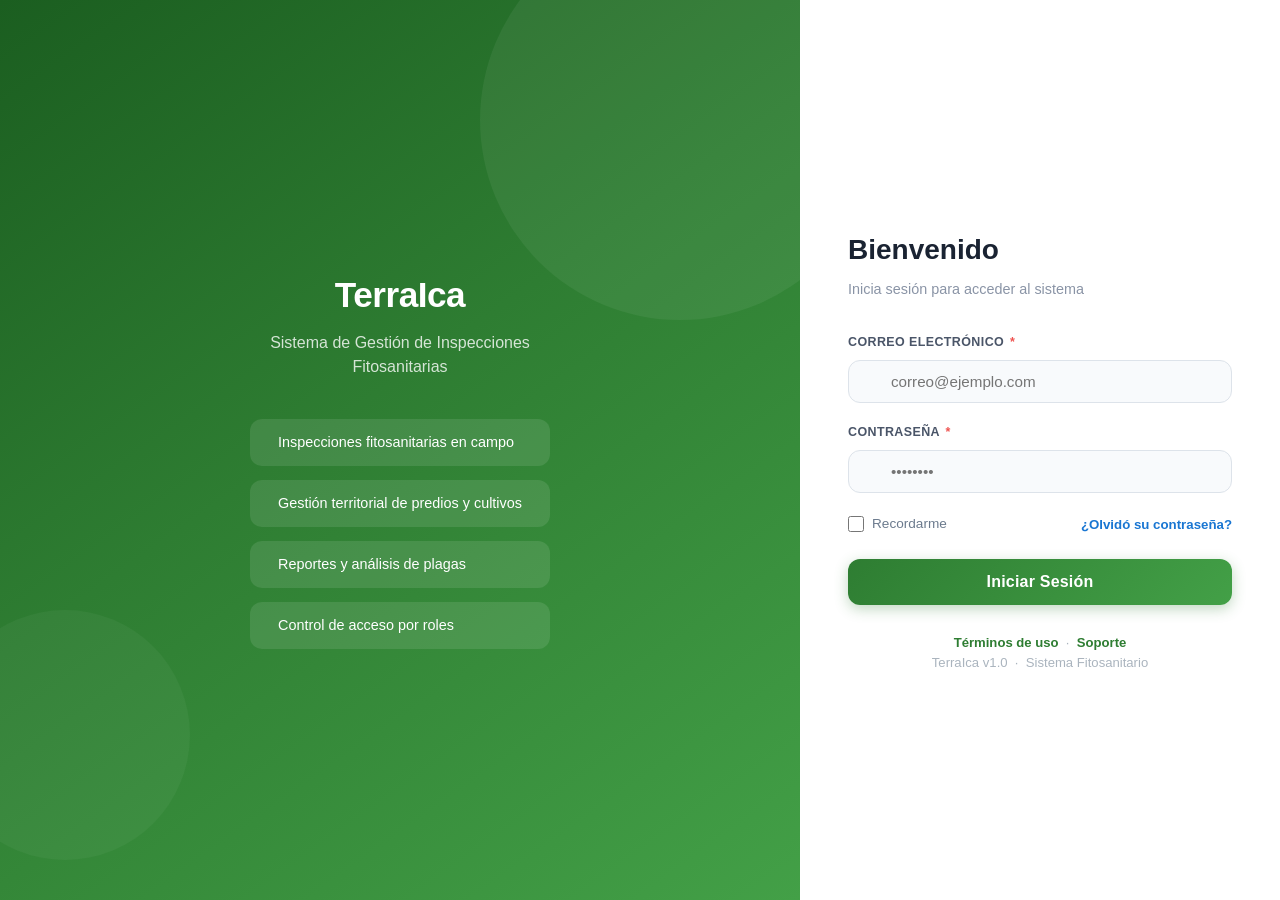
==== commit 389a843d: "commit commit" ====
--- a/frontend/dashboard.html
+++ b/frontend/dashboard.html
@@ -7,6 +7,7 @@
     <link rel="stylesheet" href="css/styles.css">
     <link rel="stylesheet" href="css/components.css">
     <link rel="stylesheet" href="css/dashboard.css">
+    <link rel="stylesheet" href="css/modules.css">
 </head>
 <body>
 <div class="app-layout">
@@ -15,7 +16,7 @@
     <nav class="navbar">
         <div class="navbar__brand">
             <button class="navbar__toggle" id="sidebarToggle" title="Menú">☰</button>
-            <span class="navbar__logo">🌿 TerraIca</span>
+            <span class="navbar__logo">TerraIca</span>
         </div>
 
         <!-- Role badge center -->
@@ -34,7 +35,7 @@
                         <small id="userEmailNav">—</small>
                     </div>
                     <div class="navbar__dropdown-divider"></div>
-                    <button class="navbar__dropdown-item" id="logoutBtn">🚪 Cerrar Sesión</button>
+                    <button class="navbar__dropdown-item" id="logoutBtn">Cerrar Sesión</button>
                 </div>
             </div>
         </div>
@@ -57,78 +58,84 @@
             <ul class="sidebar__list">
                 <li class="sidebar__item">
                     <a href="#dashboard" class="sidebar__link active" data-page="dashboard">
-                        <span class="sidebar__icon">📊</span><span>Dashboard</span>
+                        <span class="sidebar__icon"></span><span>Dashboard</span>
                     </a>
                 </li>
             </ul>
 
-            <!-- ADMIN: Gestión de usuarios -->
-            <div class="sidebar__section-title sidebar-section--admin" id="sec-usuarios-title">Administración</div>
-            <ul class="sidebar__list sidebar-section--admin" id="sec-usuarios">
+            <!-- ADMIN ICA: Administración -->
+            <div class="sidebar__section-title sidebar-section--admin">Administración</div>
+            <ul class="sidebar__list sidebar-section--admin">
                 <li class="sidebar__item">
                     <a href="#usuarios" class="sidebar__link" data-page="usuarios">
-                        <span class="sidebar__icon">👥</span><span>Usuarios</span>
+                        <span class="sidebar__icon"></span><span>Usuarios</span>
                     </a>
                 </li>
             </ul>
 
-            <!-- TODOS: Datos territoriales -->
-            <div class="sidebar__section-title">Territorial</div>
-            <ul class="sidebar__list">
-                <!-- ADMIN -->
-                <li class="sidebar__item sidebar-section--admin">
+            <!-- ADMIN ICA: Catálogos -->
+            <div class="sidebar__section-title sidebar-section--admin">Catálogos ICA</div>
+            <ul class="sidebar__list sidebar-section--admin">
+                <li class="sidebar__item">
                     <a href="#departamentos" class="sidebar__link" data-page="departamentos">
-                        <span class="sidebar__icon">🗺️</span><span>Departamentos</span>
-                    </a>
-                </li>
-                <li class="sidebar__item sidebar-section--admin">
+                        <span class="sidebar__icon"></span><span>Departamentos</span>
+                    </a>
+                </li>
+                <li class="sidebar__item">
                     <a href="#municipios" class="sidebar__link" data-page="municipios">
-                        <span class="sidebar__icon">🏘️</span><span>Municipios</span>
-                    </a>
-                </li>
-                <!-- PRODUCTOR + ADMIN -->
-                <li class="sidebar__item sidebar-section--productor">
+                        <span class="sidebar__icon"></span><span>Municipios</span>
+                    </a>
+                </li>
+                <li class="sidebar__item">
+                    <a href="#cultivos" class="sidebar__link" data-page="cultivos">
+                        <span class="sidebar__icon"></span><span>Cultivos</span>
+                    </a>
+                </li>
+                <li class="sidebar__item">
+                    <a href="#plagas" class="sidebar__link" data-page="plagas">
+                        <span class="sidebar__icon"></span><span>Catálogo de Plagas</span>
+                    </a>
+                </li>
+            </ul>
+
+            <!-- PRODUCTOR: Gestión de producción (Caso de uso: gestionar lugar de produccion) -->
+            <div class="sidebar__section-title sidebar-section--productor">Mi Producción</div>
+            <ul class="sidebar__list sidebar-section--productor">
+                <li class="sidebar__item">
                     <a href="#lugares" class="sidebar__link" data-page="lugares">
-                        <span class="sidebar__icon">🌿</span><span>Lugares de Producción</span>
-                    </a>
-                </li>
-                <!-- PROPIETARIO + ADMIN -->
-                <li class="sidebar__item sidebar-section--propietario">
+                        <span class="sidebar__icon"></span><span>Lugares de Producción</span>
+                    </a>
+                </li>
+                <li class="sidebar__item">
+                    <a href="#lotes" class="sidebar__link" data-page="lotes">
+                        <span class="sidebar__icon"></span><span>Lotes</span>
+                    </a>
+                </li>
+            </ul>
+
+            <!-- PROPIETARIO: Gestión de predios (Caso de uso: gestionar predios) -->
+            <div class="sidebar__section-title sidebar-section--propietario">Mis Predios</div>
+            <ul class="sidebar__list sidebar-section--propietario">
+                <li class="sidebar__item">
                     <a href="#predios" class="sidebar__link" data-page="predios">
-                        <span class="sidebar__icon">🏡</span><span>Predios</span>
-                    </a>
-                </li>
-                <!-- ADMIN: catálogo de cultivos -->
-                <li class="sidebar__item sidebar-section--admin">
-                    <a href="#cultivos" class="sidebar__link" data-page="cultivos">
-                        <span class="sidebar__icon">🌾</span><span>Cultivos</span>
-                    </a>
-                </li>
-                <!-- ADMIN: catálogo de plagas -->
-                <li class="sidebar__item sidebar-section--admin">
-                    <a href="#plagas" class="sidebar__link" data-page="plagas">
-                        <span class="sidebar__icon">🐛</span><span>Catálogo de Plagas</span>
-                    </a>
-                </li>
-                <!-- PRODUCTOR + ADMIN -->
-                <li class="sidebar__item sidebar-section--productor">
-                    <a href="#lotes" class="sidebar__link" data-page="lotes">
-                        <span class="sidebar__icon">🌱</span><span>Lotes</span>
+                        <span class="sidebar__icon"></span><span>Predios</span>
                     </a>
                 </li>
             </ul>
 
-            <!-- ASISTENTE TÉCNICO + ADMIN: Inspecciones -->
+            <!-- FITOSANIDAD: Todos los roles acceden a inspecciones según rol -->
+            <!-- Productor: programa inspecciones | Propietario: ve sus informes -->
+            <!-- AsistenteTécnico: ejecuta inspecciones | Admin: aprueba y genera informes -->
             <div class="sidebar__section-title sidebar-section--inspector">Fitosanidad</div>
             <ul class="sidebar__list sidebar-section--inspector">
                 <li class="sidebar__item">
                     <a href="#inspecciones" class="sidebar__link" data-page="inspecciones">
-                        <span class="sidebar__icon">🔬</span><span>Inspecciones</span>
+                        <span class="sidebar__icon"></span><span>Inspecciones</span>
                     </a>
                 </li>
                 <li class="sidebar__item">
                     <a href="#reportes" class="sidebar__link" data-page="reportes">
-                        <span class="sidebar__icon">📈</span><span>Reportes</span>
+                        <span class="sidebar__icon"></span><span>Reportes</span>
                     </a>
                 </li>
             </ul>
@@ -181,11 +188,11 @@
 
 function getRoleLabel(role) {
     const map = {
-        ADMINISTRADOR:    '👑 Administrador',
-        PROPIETARIO:      '🏡 Propietario',
-        PRODUCTOR:        '🌱 Productor',
-        ASISTENTE_TECNICO:'🔬 Asistente Técnico',
-        CONSULTOR:        '📋 Consultor'
+        ADMINISTRADOR:    'Administrador',
+        PROPIETARIO:      'Propietario',
+        PRODUCTOR:        'Productor',
+        ASISTENTE_TECNICO:'Asistente Técnico',
+        CONSULTOR:        'Consultor'
     };
     return map[role] || role || '—';
 }
@@ -259,10 +266,10 @@
             console.error('Error cargando página', page, err);
             container.innerHTML = `
                 <div class="error-state">
-                    <div style="font-size:3rem;margin-bottom:12px">⚠️</div>
+                    
                     <h3>Error al cargar ${page}</h3>
                     <p style="color:#8a94a6;margin:8px 0 20px">${err?.message || 'No se pudo conectar con el servidor'}</p>
-                    <button class="btn btn-secondary" onclick="loadPage('${page}')">🔄 Reintentar</button>
+                    <button class="btn btn-secondary" onclick="loadPage('${page}')">Reintentar</button>
                     <button class="btn btn-secondary" onclick="loadPage('dashboard')" style="margin-left:8px">← Inicio</button>
                 </div>`;
         }
@@ -279,7 +286,7 @@
     const user = getUser();
     const nombre = user.nombre || user.name || 'Usuario';
     const hora = new Date().getHours();
-    const saludo = hora < 12 ? '🌅 Buenos días' : hora < 18 ? '☀️ Buenas tardes' : '🌙 Buenas noches';
+    const saludo = hora < 12 ? 'Buenos días' : hora < 18 ? 'Buenas tardes' : 'Buenas noches';
     const roleCls = role.toLowerCase().replace(/_/g, '-');
 
     // ── Contenido según rol ──────────────────────────────────────────────────
@@ -300,7 +307,7 @@
         ${statsHTML}
 
         <div class="dashboard-quicklinks">
-            <h3 class="section-title">⚡ Acceso Rápido</h3>
+            <h3 class="section-title">Acceso Rápido</h3>
             <div class="quicklinks-grid">
                 ${quicklinksConfig.map(q => `
                     <button class="quicklink-card" onclick="loadPage('${q.page}')">
@@ -324,79 +331,81 @@
 // ── Stats HTML por rol ──────────────────────────────────────────────────────
 
 function _dashStatsHTML(role) {
+    // Stats por rol según casos de uso - InformacionImportante.docx
     if (role === 'ADMINISTRADOR') {
         return `<div class="stats-grid stats-grid--4">
-            <div class="stat-card stat-card--green"><div class="stat-card__icon">👥</div>
+            <div class="stat-card stat-card--orange"><div class="stat-card__icon"></div>
+                <div class="stat-card__body"><div class="stat-card__value" id="d-pend-aprobacion">—</div><div class="stat-card__label">Pend. Aprobación</div></div></div>
+            <div class="stat-card stat-card--green"><div class="stat-card__icon"></div>
+                <div class="stat-card__body"><div class="stat-card__value" id="d-aprobadas">—</div><div class="stat-card__label">Aprobadas</div></div></div>
+            <div class="stat-card stat-card--blue"><div class="stat-card__icon"></div>
                 <div class="stat-card__body"><div class="stat-card__value" id="d-usuarios">—</div><div class="stat-card__label">Usuarios</div></div></div>
-            <div class="stat-card stat-card--blue"><div class="stat-card__icon">🏡</div>
-                <div class="stat-card__body"><div class="stat-card__value" id="d-predios">—</div><div class="stat-card__label">Predios</div></div></div>
-            <div class="stat-card stat-card--orange"><div class="stat-card__icon">🔬</div>
-                <div class="stat-card__body"><div class="stat-card__value" id="d-inspecciones">—</div><div class="stat-card__label">Inspecciones</div></div></div>
-            <div class="stat-card stat-card--red"><div class="stat-card__icon">🐛</div>
-                <div class="stat-card__body"><div class="stat-card__value" id="d-plagas">—</div><div class="stat-card__label">Plagas en Catálogo</div></div></div>
+            <div class="stat-card stat-card--red"><div class="stat-card__icon"></div>
+                <div class="stat-card__body"><div class="stat-card__value" id="d-plagas">—</div><div class="stat-card__label">Plagas Catálogo</div></div></div>
         </div>`;
     }
     if (role === 'PROPIETARIO') {
         return `<div class="stats-grid stats-grid--4">
-            <div class="stat-card stat-card--blue"><div class="stat-card__icon">🏡</div>
+            <div class="stat-card stat-card--blue"><div class="stat-card__icon"></div>
                 <div class="stat-card__body"><div class="stat-card__value" id="d-predios">—</div><div class="stat-card__label">Mis Predios</div></div></div>
-            <div class="stat-card stat-card--green"><div class="stat-card__icon">🌾</div>
-                <div class="stat-card__body"><div class="stat-card__value" id="d-cultivos">—</div><div class="stat-card__label">Cultivos Registrados</div></div></div>
-            <div class="stat-card stat-card--orange"><div class="stat-card__icon">🔬</div>
+            <div class="stat-card stat-card--orange"><div class="stat-card__icon"></div>
                 <div class="stat-card__body"><div class="stat-card__value" id="d-inspecciones">—</div><div class="stat-card__label">Inspecciones</div></div></div>
-            <div class="stat-card stat-card--red"><div class="stat-card__icon">✅</div>
+            <div class="stat-card stat-card--green"><div class="stat-card__icon"></div>
+                <div class="stat-card__body"><div class="stat-card__value" id="d-completadas">—</div><div class="stat-card__label">Informes Disponibles</div></div></div>
+            <div class="stat-card stat-card--red"><div class="stat-card__icon"></div>
+                <div class="stat-card__body"><div class="stat-card__value" id="d-pendientes">—</div><div class="stat-card__label">Pendientes</div></div></div>
+        </div>`;
+    }
+    if (role === 'PRODUCTOR') {
+        return `<div class="stats-grid stats-grid--4">
+            <div class="stat-card stat-card--green"><div class="stat-card__icon"></div>
+                <div class="stat-card__body"><div class="stat-card__value" id="d-lugares">—</div><div class="stat-card__label">Lugares de Producción</div></div></div>
+            <div class="stat-card stat-card--blue"><div class="stat-card__icon"></div>
+                <div class="stat-card__body"><div class="stat-card__value" id="d-lotes">—</div><div class="stat-card__label">Lotes Activos</div></div></div>
+            <div class="stat-card stat-card--orange"><div class="stat-card__icon"></div>
+                <div class="stat-card__body"><div class="stat-card__value" id="d-inspecciones">—</div><div class="stat-card__label">Mis Inspecciones</div></div></div>
+            <div class="stat-card stat-card--red"><div class="stat-card__icon"></div>
+                <div class="stat-card__body"><div class="stat-card__value" id="d-pend-insp">—</div><div class="stat-card__label">Programadas</div></div></div>
+        </div>`;
+    }
+    if (role === 'ASISTENTE_TECNICO') {
+        return `<div class="stats-grid stats-grid--4">
+            <div class="stat-card stat-card--orange"><div class="stat-card__icon"></div>
+                <div class="stat-card__body"><div class="stat-card__value" id="d-pendientes">—</div><div class="stat-card__label">Programadas</div></div></div>
+            <div class="stat-card stat-card--blue"><div class="stat-card__icon"></div>
+                <div class="stat-card__body"><div class="stat-card__value" id="d-progreso">—</div><div class="stat-card__label">En Proceso</div></div></div>
+            <div class="stat-card stat-card--red"><div class="stat-card__icon"></div>
+                <div class="stat-card__body"><div class="stat-card__value" id="d-revision">—</div><div class="stat-card__label">Pend. Revisión</div></div></div>
+            <div class="stat-card stat-card--green"><div class="stat-card__icon"></div>
                 <div class="stat-card__body"><div class="stat-card__value" id="d-completadas">—</div><div class="stat-card__label">Completadas</div></div></div>
         </div>`;
     }
-    if (role === 'PRODUCTOR') {
-        return `<div class="stats-grid stats-grid--4">
-            <div class="stat-card stat-card--green"><div class="stat-card__icon">🌿</div>
-                <div class="stat-card__body"><div class="stat-card__value" id="d-lugares">—</div><div class="stat-card__label">Lugares de Producción</div></div></div>
-            <div class="stat-card stat-card--blue"><div class="stat-card__icon">🌱</div>
-                <div class="stat-card__body"><div class="stat-card__value" id="d-lotes">—</div><div class="stat-card__label">Lotes Activos</div></div></div>
-            <div class="stat-card stat-card--orange"><div class="stat-card__icon">🌾</div>
-                <div class="stat-card__body"><div class="stat-card__value" id="d-cosechados">—</div><div class="stat-card__label">Cosechados</div></div></div>
-            <div class="stat-card stat-card--red"><div class="stat-card__icon">🔬</div>
-                <div class="stat-card__body"><div class="stat-card__value" id="d-inspecciones">—</div><div class="stat-card__label">Inspecciones</div></div></div>
-        </div>`;
-    }
-    if (role === 'ASISTENTE_TECNICO') {
-        return `<div class="stats-grid stats-grid--4">
-            <div class="stat-card stat-card--orange"><div class="stat-card__icon">⏳</div>
-                <div class="stat-card__body"><div class="stat-card__value" id="d-pendientes">—</div><div class="stat-card__label">Pendientes</div></div></div>
-            <div class="stat-card stat-card--blue"><div class="stat-card__icon">🔄</div>
-                <div class="stat-card__body"><div class="stat-card__value" id="d-progreso">—</div><div class="stat-card__label">En Progreso</div></div></div>
-            <div class="stat-card stat-card--green"><div class="stat-card__icon">✅</div>
-                <div class="stat-card__body"><div class="stat-card__value" id="d-completadas">—</div><div class="stat-card__label">Completadas</div></div></div>
-            <div class="stat-card stat-card--red"><div class="stat-card__icon">🐛</div>
-                <div class="stat-card__body"><div class="stat-card__value" id="d-plagas-det">—</div><div class="stat-card__label">Plagas Detectadas</div></div></div>
-        </div>`;
-    }
     return '';
 }
 
 // ── Quicklinks por rol ──────────────────────────────────────────────────────
 
 function _dashQuicklinks(role) {
+    // Quicklinks basados en casos de uso del documento InformacionImportante.docx
     if (role === 'ADMINISTRADOR') return [
-        { icon:'👥', label:'Gestionar Usuarios',    page:'usuarios' },
-        { icon:'🌾', label:'Registrar Cultivos',    page:'cultivos' },
-        { icon:'🐛', label:'Catálogo de Plagas',    page:'plagas' },
-        { icon:'🔬', label:'Ver Inspecciones',       page:'inspecciones' }
+        { icon:'', label:'Aprobar Inspecciones',  page:'inspecciones' },
+        { icon:'', label:'Generar Informes',       page:'reportes' },
+        { icon:'', label:'Gestionar Usuarios',    page:'usuarios' },
+        { icon:'', label:'Cultivos y Plagas',     page:'cultivos' }
     ];
     if (role === 'PROPIETARIO') return [
-        { icon:'🏡', label:'Mis Predios',           page:'predios' },
-        { icon:'🔬', label:'Inspecciones',           page:'inspecciones' },
-        { icon:'📈', label:'Reportes',               page:'reportes' }
+        { icon:'', label:'Mis Predios',           page:'predios' },
+        { icon:'', label:'Mis Informes',          page:'reportes' },
+        { icon:'', label:'Ver Inspecciones',      page:'inspecciones' }
     ];
     if (role === 'PRODUCTOR') return [
-        { icon:'🌿', label:'Lugares de Producción', page:'lugares' },
-        { icon:'🌱', label:'Mis Lotes',             page:'lotes' },
-        { icon:'🔬', label:'Inspecciones',           page:'inspecciones' }
+        { icon:'', label:'Programar Inspección',  page:'inspecciones' },
+        { icon:'', label:'Lugares de Producción', page:'lugares' },
+        { icon:'', label:'Mis Lotes',             page:'lotes' }
     ];
     if (role === 'ASISTENTE_TECNICO') return [
-        { icon:'🔬', label:'Ir a Inspecciones',     page:'inspecciones' },
-        { icon:'📈', label:'Ver Reportes',           page:'reportes' }
+        { icon:'', label:'Mis Inspecciones',      page:'inspecciones' },
+        { icon:'', label:'Ver Reportes',          page:'reportes' }
     ];
     return [];
 }
@@ -408,256 +417,296 @@
     const set = (id, val) => { const el = document.getElementById(id); if(el) el.textContent = val; };
 
     if (role === 'ADMINISTRADOR') {
+        // ADMIN ICA: stats de inspecciones pendientes de aprobación (caso de uso: Aprobar Inspección)
         Promise.allSettled([
             apiUsuarios.get(Endpoints.USUARIOS.LIST),
-            apiTerritorial.get(Endpoints.TERRITORIAL.PREDIOS.LIST),
             apiInspecciones.get(Endpoints.INSPECCIONES.LIST),
             apiTerritorial.get(Endpoints.TERRITORIAL.PLAGAS.LIST)
-        ]).then(([u,p,i,pl]) => {
-            if(u.status==='fulfilled')  set('d-usuarios',     arr(u.value).length);
-            if(p.status==='fulfilled')  set('d-predios',      arr(p.value).length);
-            if(i.status==='fulfilled')  set('d-inspecciones', arr(i.value).length);
-            if(pl.status==='fulfilled') set('d-plagas',       arr(pl.value).length);
+        ]).then(([u,i,pl]) => {
+            if(u.status==='fulfilled') set('d-usuarios', arr(u.value).length);
+            if(pl.status==='fulfilled') set('d-plagas', arr(pl.value).length);
+            if(i.status==='fulfilled') {
+                const insp = arr(i.value);
+                set('d-pend-aprobacion', insp.filter(x=>x.estado==='PENDIENTE_REVISION').length);
+                set('d-aprobadas',       insp.filter(x=>x.estado==='COMPLETADA').length);
+            }
         }).catch(()=>{});
     }
     else if (role === 'PROPIETARIO') {
+        // PROPIETARIO: stats de predios e inspecciones de sus predios
         Promise.allSettled([
             apiTerritorial.get(Endpoints.TERRITORIAL.PREDIOS.LIST),
-            apiTerritorial.get(Endpoints.TERRITORIAL.CULTIVOS.LIST),
             apiInspecciones.get(Endpoints.INSPECCIONES.LIST)
-        ]).then(([p,c,i]) => {
-            if(p.status==='fulfilled') set('d-predios',    arr(p.value).length);
-            if(c.status==='fulfilled') set('d-cultivos',   arr(c.value).length);
+        ]).then(([p,i]) => {
+            if(p.status==='fulfilled') set('d-predios', arr(p.value).length);
             if(i.status==='fulfilled') {
                 const insp = arr(i.value);
                 set('d-inspecciones', insp.length);
                 set('d-completadas',  insp.filter(x=>x.estado==='COMPLETADA').length);
+                set('d-pendientes',   insp.filter(x=>x.estado==='PROGRAMADA').length);
             }
         }).catch(()=>{});
     }
     else if (role === 'PRODUCTOR') {
+        // PRODUCTOR: lugares de producción + lotes + inspecciones programadas (caso de uso: Programar Inspección)
         Promise.allSettled([
             apiTerritorial.get(Endpoints.TERRITORIAL.LUGARES.LIST),
             apiTerritorial.get(Endpoints.TERRITORIAL.LOTES.LIST),
             apiInspecciones.get(Endpoints.INSPECCIONES.LIST)
         ]).then(([l,lo,i]) => {
-            if(l.status==='fulfilled')  set('d-lugares',    arr(l.value).length);
+            if(l.status==='fulfilled') set('d-lugares', arr(l.value).length);
             if(lo.status==='fulfilled') {
-                const lotes = arr(lo.value);
-                set('d-lotes',      lotes.filter(x=>x.estado==='EN_PRODUCCION').length);
-                set('d-cosechados', lotes.filter(x=>x.estado==='COSECHADO').length);
+                set('d-lotes', arr(lo.value).filter(x=>x.estado==='EN_PRODUCCION').length);
             }
-            if(i.status==='fulfilled')  set('d-inspecciones', arr(i.value).length);
+            if(i.status==='fulfilled') {
+                const insp = arr(i.value);
+                set('d-inspecciones', insp.length);
+                set('d-pend-insp',   insp.filter(x=>x.estado==='PROGRAMADA').length);
+            }
         }).catch(()=>{});
     }
     else if (role === 'ASISTENTE_TECNICO') {
+        // ASISTENTE: inspecciones asignadas y estado de las mismas
         apiInspecciones.get(Endpoints.INSPECCIONES.LIST).then(res => {
             const insp = arr(res);
-            set('d-pendientes',  insp.filter(x=>x.estado==='PENDIENTE').length);
-            set('d-progreso',    insp.filter(x=>x.estado==='EN_PROGRESO').length);
+            set('d-pendientes',  insp.filter(x=>x.estado==='PROGRAMADA').length);
+            set('d-progreso',    insp.filter(x=>x.estado==='EN_PROCESO').length);
+            set('d-revision',    insp.filter(x=>x.estado==='PENDIENTE_REVISION').length);
             set('d-completadas', insp.filter(x=>x.estado==='COMPLETADA').length);
-            // contar plagas detectadas en detalles
-            const totalPlagas = insp.reduce((s,i)=>s+(i.detalles?.reduce((a,d)=>a+(d.plagas?.length||0),0)||0),0);
-            set('d-plagas-det', totalPlagas || '—');
         }).catch(()=>{});
     }
 }
 
-// ── Panel de destinos para ASISTENTE TÉCNICO ────────────────────────────────
+// ── Panel de Agenda para ASISTENTE TÉCNICO (nuevo esquema) ──────────────────
 
 async function _renderAsistenteDashboard(container) {
     if (!container) return;
     container.innerHTML = `
         <div class="at-section-header">
-            <h3 class="section-title">📍 Mis Destinos de Inspección</h3>
-            <p class="section-subtitle">Inspecciones pendientes y en progreso con información de localización</p>
+            <h3 class="section-title">Mi Agenda de Inspecciones</h3>
+            <p class="section-subtitle">Inspecciones fitosanitarias hortifrutícolas asignadas</p>
         </div>
         <div id="at-destinos-grid" class="at-destinos-grid">
-            ${[1,2,3].map(()=>`<div class="at-destino-card at-destino-card--skeleton">
+            ${[1,2,3].map(()=>`<div class="at-destino-card at-destino-card--pendiente">
                 <div class="skeleton" style="height:18px;width:60%;margin-bottom:10px"></div>
                 <div class="skeleton" style="height:13px;width:90%;margin-bottom:6px"></div>
-                <div class="skeleton" style="height:13px;width:75%;margin-bottom:6px"></div>
-                <div class="skeleton" style="height:13px;width:80%"></div>
+                <div class="skeleton" style="height:13px;width:75%"></div>
             </div>`).join('')}
         </div>`;
 
     try {
-        // Traer inspecciones pendientes y en progreso
-        const [inspRes, lotesRes] = await Promise.allSettled([
+        const arr = v => Array.isArray(v) ? v : (v?.data ?? v?.content ?? []);
+
+        // Cargar TODOS los datos geográficos necesarios para la cadena de ubicación
+        const [inspRes, lotesRes, lugaresRes, prediosRes, munisRes, depsRes] = await Promise.allSettled([
             apiInspecciones.get(Endpoints.INSPECCIONES.LIST),
-            apiTerritorial.get(Endpoints.TERRITORIAL.LOTES.LIST)
+            apiTerritorial.get(Endpoints.TERRITORIAL.LOTES.LIST),
+            apiTerritorial.get(Endpoints.TERRITORIAL.LUGARES.LIST),
+            apiTerritorial.get(Endpoints.TERRITORIAL.PREDIOS.LIST),
+            apiTerritorial.get(Endpoints.TERRITORIAL.MUNICIPIOS.LIST),
+            apiTerritorial.get(Endpoints.TERRITORIAL.DEPARTAMENTOS.LIST)
         ]);
 
-        const arr = v => Array.isArray(v) ? v : (v?.data ?? v?.content ?? []);
-        const inspecciones = arr(inspRes.value).filter(i =>
-            i.estado === 'PROGRAMADA' || i.estado === 'EN_PROCESO' ||
-            i.estado === 'PENDIENTE'  || i.estado === 'EN_PROGRESO'
+        const todasInsps = arr(inspRes.status === 'fulfilled' ? inspRes.value : []);
+        const lotes      = arr(lotesRes.status === 'fulfilled' ? lotesRes.value : []);
+        const lugares    = arr(lugaresRes.status === 'fulfilled' ? lugaresRes.value : []);
+        const predios    = arr(prediosRes.status === 'fulfilled' ? prediosRes.value : []);
+        const munis      = arr(munisRes.status === 'fulfilled' ? munisRes.value : []);
+        const deps       = arr(depsRes.status === 'fulfilled' ? depsRes.value : []);
+
+        // Filtrar solo las inspecciones activas (nuevo esquema: PROGRAMADA + EN_PROCESO + COMPLETADA)
+        const inspecciones = todasInsps.filter(i =>
+            ['PROGRAMADA', 'EN_PROCESO', 'COMPLETADA'].includes(i.estado)
         );
-        const lotes = arr(lotesRes.value);
-
-        // Para cada inspección, construir info de localización completa
+
         const grid = document.getElementById('at-destinos-grid');
         if (!grid) return;
 
         if (!inspecciones.length) {
             grid.innerHTML = `
                 <div class="at-no-destinos">
-                    <span style="font-size:3rem">🎉</span>
+                    
                     <h4>Sin inspecciones pendientes</h4>
-                    <p>No tienes destinos programados por el momento</p>
-                    <button class="btn btn-primary" onclick="loadPage('inspecciones')">Ver todas las inspecciones</button>
+                    <p>El Administrador ICA no ha asignado inspecciones por el momento</p>
+                    <button class="btn btn-primary" onclick="loadPage('inspecciones')">Ver agenda completa</button>
                 </div>`;
             return;
         }
 
-        // Enriquecer con datos de lote → cultivo → predio → lugar → municipio → departamento
-        const detallesPromises = inspecciones.slice(0, 8).map(async insp => {
+        // Para cada inspección, construir la CADENA COMPLETA DE UBICACIÓN:
+        // Inspección → Detalle → Lote → Lugar de Producción → Predio → Municipio → Departamento
+        const enriquecidas = await Promise.all(inspecciones.slice(0, 6).map(async insp => {
+            const id = insp.idInspeccion || insp.id;
+            let loteInfo   = null;
+            let lugarInfo  = null;
+            let predioInfo = null;
+            let muniInfo   = null;
+            let depInfo    = null;
+
             try {
-                // Buscar lote en la lista cargada o hacer get individual
-                const loteId = insp.idLote || insp.loteId || insp.lote?.id;
-                let lote = lotes.find(l => l.id === loteId);
-                if (!lote && loteId) {
-                    lote = await apiTerritorial.get(
-                        Endpoints.TERRITORIAL.LOTES.GET(loteId)
-                    ).catch(() => null);
-                }
-
-                // Subir la cadena: lote → cultivo → predio → lugar → municipio → dep
-                let cultivoNombre = lote?.cultivoNombre || lote?.cultivo?.nombreComun || lote?.cultivo?.especie || '—';
-                let plagas = [];
-                let predioNombre  = '—', predioNum = '—';
-                let lugarNombre   = '—', vereda = '—';
-                let municipioNombre = '—', depNombre = '—';
-
-                // Fetch cultivo to get predioId and plagas
-                const cultivoId = lote?.cultivoId || lote?.cultivo?.id;
-                let predioId = lote?.cultivo?.predioId || lote?.cultivo?.predio?.id;
-                if (cultivoId && !predioId) {
-                    const cultivo = await apiTerritorial.get(
-                        Endpoints.TERRITORIAL.CULTIVOS.GET(cultivoId)
-                    ).catch(() => null);
-                    if (cultivo) {
-                        cultivoNombre = cultivo.nombreComun || cultivo.nombreVariedad || cultivoNombre;
-                        predioId = cultivo.predioId;
-                        plagas = cultivo.plagas || [];
-                    }
-                }
-                if (predioId) {
-                    const predio = await apiTerritorial.get(
-                        Endpoints.TERRITORIAL.PREDIOS.GET(predioId)
-                    ).catch(() => null);
-                    if (predio) {
-                        predioNombre = predio.nombre || predio.nombrePredio || '—';
-                        predioNum    = predio.numeroPredial || '—';
-                        const lugarId = predio.lugarProduccionId || predio.lugarProduccion?.id;
-                        if (lugarId) {
-                            const lugar = await apiTerritorial.get(
-                                Endpoints.TERRITORIAL.LUGARES.GET(lugarId)
-                            ).catch(() => null);
-                            if (lugar) {
-                                lugarNombre = lugar.nombre || '—';
-                                vereda = lugar.vereda || lugar.sector || '—';
-                                const munId = lugar.municipioId || lugar.municipio?.id;
-                                if (munId) {
-                                    const mun = await apiTerritorial.get(
-                                        Endpoints.TERRITORIAL.MUNICIPIOS.GET(munId)
-                                    ).catch(() => null);
-                                    if (mun) {
-                                        municipioNombre = mun.nombre || '—';
-                                        const depId = mun.departamentoId || mun.departamento?.id;
-                                        if (depId) {
-                                            const dep = await apiTerritorial.get(
-                                                Endpoints.TERRITORIAL.DEPARTAMENTOS.GET(depId)
-                                            ).catch(() => null);
-                                            depNombre = dep?.nombre || '—';
-                                        }
-                                    }
-                                }
+                // Paso 1: Buscar detalles para obtener idLote (nuevo esquema)
+                const dets = await apiInspecciones.get(
+                    Endpoints.INSPECCIONES.DETALLES.LIST(id)
+                ).catch(() => []);
+                const detalles = Array.isArray(dets) ? dets : [];
+                const primerDet = detalles[0];
+
+                if (primerDet?.idLote) {
+                    // Paso 2: Lote → Cultivo + Lugar de Producción
+                    loteInfo = lotes.find(l => l.id === primerDet.idLote) || null;
+
+                    if (loteInfo?.idLugar) {
+                        // Paso 3: Lugar de Producción
+                        lugarInfo = lugares.find(lg => lg.id === loteInfo.idLugar) || null;
+
+                        // Paso 4: Predio (busca el predio que referencia este lugar)
+                        predioInfo = predios.find(p =>
+                            p.lugarProduccionId === loteInfo.idLugar ||
+                            p.lugarProduccion?.id === loteInfo.idLugar
+                        ) || null;
+
+                        if (predioInfo?.municipioId) {
+                            // Paso 5: Municipio
+                            muniInfo = munis.find(m => m.id === predioInfo.municipioId) || null;
+
+                            if (muniInfo?.departamentoId) {
+                                // Paso 6: Departamento
+                                depInfo = deps.find(d => d.id === muniInfo.departamentoId) || null;
                             }
                         }
                     }
                 }
-
-                return { insp, lote, cultivoNombre, plagas, predioNombre, predioNum, lugarNombre, vereda, municipioNombre, depNombre };
-            } catch {
-                return { insp, lote: null, cultivoNombre:'—', predioNombre:'—', predioNum:'—', lugarNombre:'—', vereda:'—', municipioNombre:'—', depNombre:'—' };
-            }
-        });
-
-        const destinos = await Promise.all(detallesPromises);
-        const fecha = d => d.insp.fechaInspeccion
-            ? new Date(d.insp.fechaInspeccion).toLocaleDateString('es-CO', {weekday:'long', day:'numeric', month:'long'})
-            : '—';
-        const estadoColor = e => (e === 'EN_PROCESO' || e === 'EN_PROGRESO') ? 'at-destino-card--progreso' : 'at-destino-card--pendiente';
-        const estadoLabel = e => (e === 'EN_PROCESO' || e === 'EN_PROGRESO')
-            ? `<span class="badge badge--info">🔄 En Proceso</span>`
-            : `<span class="badge badge--warning">⏳ Programada</span>`;
-
-        grid.innerHTML = destinos.map(d => `
-            <div class="at-destino-card ${estadoColor(d.insp.estado)}"
-                 onclick="loadPage('inspecciones')" title="Ver inspección">
+            } catch(e) { console.warn('Error enriqueciendo inspección', id, e); }
+
+            return { insp, loteInfo, lugarInfo, predioInfo, muniInfo, depInfo };
+        }));
+
+        // Renderizar tarjetas mejoradas
+        const estadoColorMap = {
+            EN_PROCESO: 'at-destino-card--progreso',
+            COMPLETADA: 'at-destino-card--progreso',
+            PROGRAMADA: 'at-destino-card--pendiente'
+        };
+        const estadoBadgeMap = {
+            EN_PROCESO: `<span class="badge badge--info">En Proceso</span>`,
+            COMPLETADA: `<span class="badge badge--success">Completada</span>`,
+            PROGRAMADA: `<span class="badge badge--warning">Programada</span>`
+        };
+        const accionBtnMap = {
+            EN_PROCESO: `<button class="btn btn-primary btn-sm" onclick="event.stopPropagation(); loadPage('inspecciones')">Ir a Conteo de Plantas</button>`,
+            COMPLETADA: `<button class="btn btn-secondary btn-sm" onclick="event.stopPropagation(); loadPage('inspecciones')">Enviar a Admin ICA</button>`,
+            PROGRAMADA: `<button class="btn btn-secondary btn-sm" onclick="event.stopPropagation(); loadPage('inspecciones')">Comenzar Inspección</button>`
+        };
+
+        grid.innerHTML = enriquecidas.map(({ insp, loteInfo, lugarInfo, predioInfo, muniInfo, depInfo }) => {
+            const estado     = insp.estado || 'PROGRAMADA';
+            const colorClass = estadoColorMap[estado] || 'at-destino-card--pendiente';
+            const badge      = estadoBadgeMap[estado] || estadoBadgeMap.PROGRAMADA;
+            const accion     = accionBtnMap[estado] || accionBtnMap.PROGRAMADA;
+            const fecha      = insp.fechaInspeccion
+                ? new Date(insp.fechaInspeccion + 'T00:00:00').toLocaleDateString('es-CO', { weekday:'long', day:'numeric', month:'long' })
+                : '—';
+            const codigo = insp.numeroInspeccion || insp.codigoIca || ('#' + (insp.idInspeccion || insp.id));
+            const tipo   = insp.tipo || insp.tipoInspeccion || 'Rutinaria';
+            const tieneUbicacion = loteInfo || lugarInfo || predioInfo || muniInfo || depInfo;
+
+            return `
+            <div class="at-destino-card ${colorClass}">
+                <!-- Encabezado: estado y fecha -->
                 <div class="at-destino-card__top">
-                    <div class="at-destino-card__estado">${estadoLabel(d.insp.estado)}</div>
-                    <div class="at-destino-card__fecha">📅 ${fecha(d)}</div>
+                    <div>${badge}</div>
+                    <div class="at-destino-card__fecha">${fecha}</div>
                 </div>
-
+                <div style="font-size:0.72rem;color:#8a94a6;margin:2px 0 8px;font-family:monospace">
+                    ${codigo} · ${tipo}
+                </div>
+
+                <!-- Cultivo / Lote -->
                 <div class="at-destino-card__cultivo">
                     <span class="crop-dot"></span>
-                    <strong>🌾 ${d.cultivoNombre}</strong>
-                    <span class="text-muted" style="font-size:0.78rem">
-                        · Lote: ${d.lote?.numero || d.lote?.nombre || d.insp.idLote || '—'}
-                    </span>
+                    ${loteInfo
+                        ? `<strong>${loteInfo.nombre||'Lote'}</strong>
+                           <span class="text-muted" style="font-size:0.78rem"> — ${loteInfo.cultivoNombre||'Cultivo hortifrutícola'}</span>`
+                        : `<strong>${tipo} Fitosanitaria</strong>
+                           <span class="text-muted" style="font-size:0.78rem"> — sin lote asignado aún</span>`
+                    }
                 </div>
 
+                <!-- ══ CADENA DE UBICACIÓN COMPLETA ══ -->
                 <div class="at-destino-card__localizacion">
+                    ${depInfo ? `
                     <div class="at-loc-row">
-                        <span class="at-loc-icon">🏛️</span>
+                        <span class="at-loc-icon">Dep.:</span>
                         <div class="at-loc-info">
                             <span class="at-loc-label">Departamento</span>
-                            <span class="at-loc-value">${d.depNombre}</span>
+                            <span class="at-loc-value">${depInfo.nombre}</span>
                         </div>
-                    </div>
+                    </div>` : ''}
+
+                    ${muniInfo ? `
                     <div class="at-loc-row">
-                        <span class="at-loc-icon">🏘️</span>
+                        <span class="at-loc-icon">Mun.:</span>
                         <div class="at-loc-info">
                             <span class="at-loc-label">Municipio</span>
-                            <span class="at-loc-value">${d.municipioNombre}</span>
+                            <span class="at-loc-value">${muniInfo.nombre}</span>
                         </div>
-                    </div>
+                    </div>` : ''}
+
+                    ${predioInfo?.vereda ? `
                     <div class="at-loc-row">
-                        <span class="at-loc-icon">🌿</span>
+                        <span class="at-loc-icon">Vereda:</span>
                         <div class="at-loc-info">
-                            <span class="at-loc-label">Lugar de Producción · Vereda</span>
-                            <span class="at-loc-value">${d.lugarNombre} ${d.vereda !== '—' ? '· <em>'+d.vereda+'</em>' : ''}</span>
+                            <span class="at-loc-label">Vereda</span>
+                            <span class="at-loc-value">${predioInfo.vereda}</span>
                         </div>
-                    </div>
+                    </div>` : ''}
+
+                    ${lugarInfo ? `
                     <div class="at-loc-row">
-                        <span class="at-loc-icon">🏡</span>
+                        <span class="at-loc-icon">Lugar:</span>
+                        <div class="at-loc-info">
+                            <span class="at-loc-label">Lugar de Producción</span>
+                            <span class="at-loc-value">${lugarInfo.nombre}${lugarInfo.area ? ' · '+lugarInfo.area+' ha' : ''}</span>
+                        </div>
+                    </div>` : ''}
+
+                    ${predioInfo ? `
+                    <div class="at-loc-row">
+                        <span class="at-loc-icon">Predio:</span>
                         <div class="at-loc-info">
                             <span class="at-loc-label">Predio · N° Predial</span>
-                            <span class="at-loc-value">${d.predioNombre} ${d.predioNum !== '—' ? '· <code>'+d.predioNum+'</code>' : ''}</span>
+                            <span class="at-loc-value">${predioInfo.nombre}${predioInfo.numeroPredial ? ' · <code>'+predioInfo.numeroPredial+'</code>' : ''}</span>
                         </div>
-                    </div>
+                    </div>` : ''}
+
+                    ${loteInfo?.fechaSiembra ? `
+                    <div class="at-loc-row">
+                        <span class="at-loc-icon">Cultivo:</span>
+                        <div class="at-loc-info">
+                            <span class="at-loc-label">Cultivo · Fecha Siembra</span>
+                            <span class="at-loc-value">${loteInfo.cultivoNombre||'—'} · ${new Date(loteInfo.fechaSiembra+'T00:00:00').toLocaleDateString('es-CO')}</span>
+                        </div>
+                    </div>` : ''}
+
+                    ${!tieneUbicacion ? `
+                    <div class="at-loc-row" style="background:#fff8e1;border-color:#ffa726">
+                        <span class="at-loc-icon">Ubi.:</span>
+                        <div class="at-loc-info">
+                            <span class="at-loc-label">Ubicación</span>
+                            <span class="at-loc-value" style="color:#e65100">Registre el conteo para ver la ubicación</span>
+                        </div>
+                    </div>` : ''}
                 </div>
 
-                ${d.plagas && d.plagas.length ? `
-                <div class="at-destino-card__plagas">
-                    <span class="at-plagas-label">🦠 Plagas detectadas:</span>
-                    <div class="at-plagas-list">
-                        ${d.plagas.map(p => `<span class="at-plaga-tag at-plaga-tag--${(p.nivelRiesgo||'').toLowerCase()}" title="${p.nombreCientifico||''}">${p.nombreComun||p.nombre||'Plaga'}</span>`).join('')}
-                    </div>
-                </div>` : ''}
-
                 <div class="at-destino-card__footer">
-                    <button class="btn btn-primary btn-sm"
-                        onclick="event.stopPropagation(); loadPage('inspecciones')">
-                        🔬 Ver Inspección
-                    </button>
+                    ${accion}
                 </div>
-            </div>`).join('');
+            </div>`;
+        }).join('');
 
     } catch(e) {
-        if (container) container.innerHTML = `<div class="error-state"><p>No se pudieron cargar los destinos</p></div>`;
+        const grid = document.getElementById('at-destinos-grid');
+        if (grid) grid.innerHTML = `<div class="error-state"><p>No se pudo cargar la agenda: ${e.message}</p><button class="btn btn-secondary btn-sm" onclick="loadPage('inspecciones')">Ir a Inspecciones</button></div>`;
     }
 }
 
@@ -691,9 +740,15 @@
     // Apply role-based sidebar
     applySidebarRoles();
 
-    // Sidebar toggle
+    // Sidebar toggle (mobile: toggle 'open', desktop: toggle 'collapsed')
     document.getElementById('sidebarToggle')?.addEventListener('click', () => {
-        document.getElementById('sidebar')?.classList.toggle('collapsed');
+        const sidebar = document.getElementById('sidebar');
+        if (window.innerWidth <= 768) {
+            sidebar?.classList.toggle('open');
+        } else {
+            sidebar?.classList.toggle('collapsed');
+            document.querySelector('.app-layout')?.classList.toggle('sidebar-collapsed');
+        }
     });
 
     // User dropdown
--- a/frontend/css/modules.css
+++ b/frontend/css/modules.css
@@ -0,0 +1,1248 @@
+/**
+ * Módulos — Estilos completos para todas las páginas de TerraIca
+ * Diseño premium con sistema de componentes cohesivo
+ */
+
+/* ── PAGE HEADER ─────────────────────────────────────────────────────────── */
+.page-header {
+    display: flex;
+    align-items: center;
+    justify-content: space-between;
+    flex-wrap: wrap;
+    gap: 12px;
+    padding: 0 0 20px 0;
+    border-bottom: 2px solid #f0f4f8;
+    margin-bottom: 20px;
+}
+.page-header__left {
+    display: flex;
+    align-items: center;
+    gap: 14px;
+}
+.page-header__icon {
+    width: 52px;
+    height: 52px;
+    border-radius: 14px;
+    background: linear-gradient(135deg, #e8f5e9 0%, #c8e6c9 100%);
+    display: flex;
+    align-items: center;
+    justify-content: center;
+    font-size: 1.6rem;
+    box-shadow: 0 2px 8px rgba(46,125,50,0.12);
+    flex-shrink: 0;
+}
+.page-header__title {
+    font-size: 1.4rem;
+    font-weight: 700;
+    color: #1a2332;
+    margin: 0 0 3px 0;
+}
+.page-header__subtitle {
+    font-size: 0.82rem;
+    color: #8a94a6;
+    margin: 0;
+}
+.page-header__actions {
+    display: flex;
+    gap: 8px;
+    align-items: center;
+    flex-wrap: wrap;
+}
+
+/* ── SEARCH BAR ──────────────────────────────────────────────────────────── */
+.search-bar {
+    position: relative;
+    flex: 1;
+    min-width: 200px;
+}
+.search-bar__icon {
+    position: absolute;
+    left: 12px;
+    top: 50%;
+    transform: translateY(-50%);
+    font-size: 0.9rem;
+    pointer-events: none;
+}
+.search-bar__input {
+    width: 100%;
+    padding: 9px 12px 9px 36px;
+    border: 1.5px solid #dde3ea;
+    border-radius: 10px;
+    font-size: 0.875rem;
+    background: #fff;
+    transition: all 0.2s;
+    box-sizing: border-box;
+}
+.search-bar__input:focus {
+    outline: none;
+    border-color: #2e7d32;
+    box-shadow: 0 0 0 3px rgba(46,125,50,0.1);
+}
+
+/* ── FILTER ROW ──────────────────────────────────────────────────────────── */
+.filter-row {
+    display: flex;
+    align-items: center;
+    gap: 10px;
+    flex-wrap: wrap;
+    margin-bottom: 16px;
+    padding: 12px 16px;
+    background: #f8fafc;
+    border-radius: 12px;
+    border: 1px solid #eef0f3;
+}
+.form-control--sm {
+    padding: 7px 32px 7px 10px;
+    font-size: 0.82rem;
+    border-radius: 8px;
+    border: 1.5px solid #dde3ea;
+    background: #fff;
+    min-width: 150px;
+    max-width: 200px;
+    appearance: none;
+    background-image: url("data:image/svg+xml;charset=UTF-8,%3csvg xmlns='http://www.w3.org/2000/svg' viewBox='0 0 24 24' fill='none' stroke='%236b7a8d' stroke-width='2'%3e%3cpolyline points='6 9 12 15 18 9'%3e%3c/polyline%3e%3c/svg%3e");
+    background-repeat: no-repeat;
+    background-position: right 8px center;
+    background-size: 14px;
+}
+
+/* ── FORM ROW & GROUPS ───────────────────────────────────────────────────── */
+.form-row {
+    display: grid;
+    grid-template-columns: 1fr 1fr;
+    gap: 14px;
+}
+.form-group label {
+    display: block;
+    font-size: 0.78rem;
+    font-weight: 700;
+    color: #4a5568;
+    margin-bottom: 5px;
+    text-transform: uppercase;
+    letter-spacing: 0.4px;
+}
+.form-group .form-control {
+    border-radius: 9px;
+    border: 1.5px solid #dde3ea;
+    padding: 9px 12px;
+    font-size: 0.88rem;
+    transition: all 0.2s;
+    width: 100%;
+    box-sizing: border-box;
+}
+.form-group .form-control:focus {
+    border-color: #2e7d32;
+    box-shadow: 0 0 0 3px rgba(46,125,50,0.1);
+    outline: none;
+}
+.form-group__actions {
+    display: flex;
+    gap: 10px;
+    flex-wrap: wrap;
+    margin-top: 8px;
+}
+
+/* ── BUTTONS ─────────────────────────────────────────────────────────────── */
+.btn {
+    display: inline-flex;
+    align-items: center;
+    gap: 6px;
+    padding: 9px 18px;
+    font-size: 0.875rem;
+    font-weight: 600;
+    border: none;
+    border-radius: 10px;
+    cursor: pointer;
+    transition: all 0.18s;
+    text-decoration: none;
+    white-space: nowrap;
+    line-height: 1.2;
+}
+.btn:hover { transform: translateY(-1px); box-shadow: 0 4px 12px rgba(0,0,0,0.12); }
+.btn:active { transform: translateY(0); }
+.btn-primary, .btn.btn-primary {
+    background: linear-gradient(135deg, #2e7d32, #43a047);
+    color: #fff;
+    box-shadow: 0 2px 8px rgba(46,125,50,0.25);
+}
+.btn-primary:hover { background: linear-gradient(135deg,#1b5e20,#2e7d32); }
+.btn-secondary, .btn.btn-secondary { background: #e8edf2; color: #3d4a5c; }
+.btn-secondary:hover { background: #dde3ea; box-shadow: 0 4px 12px rgba(0,0,0,0.08); }
+.btn-sm { padding: 6px 12px; font-size: 0.8rem; border-radius: 8px; }
+.btn-xs { padding: 3px 8px; font-size: 0.73rem; border-radius: 6px; }
+.btn-outline-danger {
+    background: transparent;
+    border: 1.5px solid #ef5350;
+    color: #ef5350;
+    border-radius: 8px;
+    padding: 5px 10px;
+    font-size: 0.78rem;
+}
+.btn-outline-danger:hover { background: #ffebee; }
+.btn-back {
+    display: inline-flex;
+    align-items: center;
+    gap: 6px;
+    background: #f0f4f8;
+    border: none;
+    border-radius: 8px;
+    padding: 7px 14px;
+    font-size: 0.83rem;
+    font-weight: 600;
+    color: #4a5568;
+    cursor: pointer;
+    transition: all 0.18s;
+}
+.btn-back:hover { background: #e2e8f0; }
+
+/* ── ICON BUTTONS ────────────────────────────────────────────────────────── */
+.btn-icon {
+    width: 32px;
+    height: 32px;
+    border: none;
+    border-radius: 8px;
+    cursor: pointer;
+    display: inline-flex;
+    align-items: center;
+    justify-content: center;
+    font-size: 0.88rem;
+    transition: all 0.15s;
+    background: #f0f4f8;
+    color: #4a5568;
+    flex-shrink: 0;
+}
+.btn-icon:hover { transform: scale(1.12); }
+.btn-icon--edit    { background: #e3f2fd; color: #1565c0; }
+.btn-icon--edit:hover    { background: #bbdefb; }
+.btn-icon--delete  { background: #ffebee; color: #c62828; }
+.btn-icon--delete:hover  { background: #ffcdd2; }
+.btn-icon--info    { background: #e8f5e9; color: #2e7d32; }
+.btn-icon--info:hover    { background: #c8e6c9; }
+.btn-icon--success { background: #e8f5e9; color: #2e7d32; }
+.btn-icon--success:hover { background: #a5d6a7; }
+.btn-icon--warning { background: #fff8e1; color: #f57f17; }
+.btn-icon--warning:hover { background: #ffe082; }
+.btn-icon--primary { background: #e8eaf6; color: #3949ab; }
+.btn-icon--primary:hover { background: #c5cae9; }
+.btn-icon--toggle  { background: #fce4ec; color: #880e4f; }
+.btn-icon--toggle:hover  { background: #f8bbd0; }
+
+/* ── DATA TABLE ──────────────────────────────────────────────────────────── */
+.table-wrapper {
+    background: #fff;
+    border-radius: 14px;
+    border: 1.5px solid #eef0f3;
+    overflow: hidden;
+    box-shadow: 0 2px 12px rgba(0,0,0,0.04);
+}
+.data-table {
+    width: 100%;
+    border-collapse: collapse;
+}
+.data-table thead tr {
+    background: linear-gradient(90deg, #f8fafc, #f0f4f8);
+    border-bottom: 2px solid #e2e8f0;
+}
+.data-table thead th {
+    padding: 12px 16px;
+    font-size: 0.71rem;
+    font-weight: 700;
+    text-transform: uppercase;
+    letter-spacing: 0.7px;
+    color: #6b7a8d;
+    white-space: nowrap;
+    text-align: left;
+}
+.data-table tbody tr {
+    border-bottom: 1px solid #f0f4f8;
+    transition: background 0.12s;
+}
+.data-table tbody tr:hover { background: #f8faff; }
+.data-table tbody tr:last-child { border-bottom: none; }
+.data-table tbody td {
+    padding: 13px 16px;
+    font-size: 0.875rem;
+    color: #3d4a5c;
+    vertical-align: middle;
+}
+.actions-cell {
+    display: flex;
+    gap: 5px;
+    align-items: center;
+    white-space: nowrap;
+}
+.row-num {
+    display: inline-flex;
+    align-items: center;
+    justify-content: center;
+    width: 26px;
+    height: 26px;
+    background: #f0f4f8;
+    border-radius: 6px;
+    font-size: 0.73rem;
+    font-weight: 700;
+    color: #6b7a8d;
+}
+
+/* ── EMPTY / SKELETON STATE ──────────────────────────────────────────────── */
+.empty-state {
+    display: flex;
+    flex-direction: column;
+    align-items: center;
+    justify-content: center;
+    padding: 40px 20px;
+    gap: 8px;
+    color: #aab4be;
+    text-align: center;
+}
+.empty-state__icon { font-size: 2.5rem; opacity: 0.6; }
+td.empty-state { padding: 48px !important; }
+.skeleton {
+    background: linear-gradient(90deg, #f0f4f8 25%, #e2e8f0 50%, #f0f4f8 75%);
+    background-size: 200% 100%;
+    animation: shimmer 1.4s infinite;
+    border-radius: 6px;
+    display: block;
+}
+.skeleton--text { height: 14px; width: 80%; }
+@keyframes shimmer { 0%{background-position:200% 0} 100%{background-position:-200% 0} }
+
+/* ── LOADING / ERROR ─────────────────────────────────────────────────────── */
+.loading-screen {
+    display: flex;
+    flex-direction: column;
+    align-items: center;
+    justify-content: center;
+    padding: 64px 24px;
+    gap: 14px;
+    color: #8a94a6;
+}
+.spinner {
+    width: 42px;
+    height: 42px;
+    border: 4px solid #e2e8f0;
+    border-top-color: #2e7d32;
+    border-radius: 50%;
+    animation: spin 0.8s linear infinite;
+}
+@keyframes spin { to { transform: rotate(360deg); } }
+.error-state {
+    display: flex;
+    flex-direction: column;
+    align-items: center;
+    text-align: center;
+    padding: 56px 24px;
+    gap: 10px;
+    color: #6b7a8d;
+    background: #fff;
+    border-radius: 16px;
+    border: 2px dashed #e2e8f0;
+}
+.error-state h3 { margin: 0; color: #3d4a5c; font-size: 1.2rem; }
+
+/* ── CHIPS & BADGES ──────────────────────────────────────────────────────── */
+.chip {
+    display: inline-flex;
+    align-items: center;
+    padding: 3px 10px;
+    background: #e8f5e9;
+    color: #2e7d32;
+    border-radius: 20px;
+    font-size: 0.75rem;
+    font-weight: 600;
+    border: 1px solid #c8e6c9;
+}
+.chip--tipo   { background: #e8eaf6; color: #3949ab; border-color: #c5cae9; }
+.chip--xs     { padding: 2px 7px; font-size: 0.68rem; border-radius: 12px; }
+.badge--dark      { background: #37474f; color: #fff; }
+.badge--secondary { background: #e0e7ef; color: #4a5568; }
+.text-muted  { color: #8a94a6 !important; }
+.text-sm     { font-size: 0.8rem; }
+
+/* ── STATS MINI ──────────────────────────────────────────────────────────── */
+.stats-mini {
+    display: flex;
+    gap: 10px;
+    flex-wrap: wrap;
+    margin-bottom: 16px;
+}
+.stat-mini {
+    flex: 1;
+    min-width: 80px;
+    background: #fff;
+    border: 1.5px solid #eef0f3;
+    border-radius: 12px;
+    padding: 12px 14px;
+    display: flex;
+    flex-direction: column;
+    align-items: center;
+    gap: 3px;
+    box-shadow: 0 1px 4px rgba(0,0,0,0.04);
+}
+.stat-mini__val { font-size: 1.4rem; font-weight: 800; color: #1a2332; line-height: 1; }
+.stat-mini__lbl { font-size: 0.67rem; color: #8a94a6; text-transform: uppercase; letter-spacing: 0.5px; font-weight: 600; text-align: center; }
+.stat-mini--success .stat-mini__val { color: #2e7d32; }
+.stat-mini--danger  .stat-mini__val { color: #c62828; }
+.stat-mini--warning .stat-mini__val { color: #e65100; }
+.stat-mini--info    .stat-mini__val { color: #1565c0; }
+
+/* ── CELL DECORATIONS ────────────────────────────────────────────────────── */
+.cell-main { display: flex; align-items: center; gap: 8px; }
+.crop-dot {
+    width: 10px; height: 10px;
+    border-radius: 50%;
+    background: linear-gradient(135deg, #43a047, #2e7d32);
+    flex-shrink: 0;
+    box-shadow: 0 1px 4px rgba(46,125,50,0.4);
+}
+
+/* ── PLAGA RISK DOT ──────────────────────────────────────────────────────── */
+.plaga-risk-dot {
+    width: 9px; height: 9px;
+    border-radius: 50%;
+    display: inline-block;
+    flex-shrink: 0;
+    box-shadow: 0 1px 3px rgba(0,0,0,0.2);
+}
+.plaga-risk-dot--alto       { background: #ef5350; }
+.plaga-risk-dot--medio      { background: #ffa726; }
+.plaga-risk-dot--bajo       { background: #66bb6a; }
+.plaga-risk-dot--cuarentena { background: #7b1fa2; }
+
+/* ── PLAGAS LIST ─────────────────────────────────────────────────────────── */
+.plagas-list { display: flex; flex-direction: column; gap: 6px; }
+.plaga-item {
+    display: flex;
+    align-items: center;
+    gap: 8px;
+    padding: 7px 10px;
+    background: #f8fafc;
+    border-radius: 8px;
+    border: 1px solid #eef0f3;
+    font-size: 0.85rem;
+}
+.input-row { display: flex; gap: 8px; align-items: center; }
+.input-row .form-control { flex: 1; }
+
+/* ── ACCESS DENIED ───────────────────────────────────────────────────────── */
+.access-denied {
+    display: flex;
+    flex-direction: column;
+    align-items: center;
+    justify-content: center;
+    padding: 60px 24px;
+    gap: 12px;
+    text-align: center;
+    background: #fff;
+    border-radius: 16px;
+    border: 2px dashed #e0e7ef;
+    color: #6b7a8d;
+}
+.access-denied__icon { font-size: 3rem; opacity: 0.7; }
+.access-denied h2 { margin: 0; font-size: 1.3rem; color: #3d4a5c; }
+.access-denied p  { margin: 0; font-size: 0.88rem; }
+
+/* ── SECTION TITLES ──────────────────────────────────────────────────────── */
+.section-title {
+    font-size: 1rem;
+    font-weight: 700;
+    color: #1a2332;
+    margin: 0 0 6px 0;
+    letter-spacing: -0.2px;
+}
+.section-subtitle { font-size: 0.82rem; color: #8a94a6; margin: 0 0 16px 0; }
+
+/* ── MODAL (dashboard variant) ───────────────────────────────────────────── */
+.modal-overlay {
+    display: none;
+    position: fixed;
+    inset: 0;
+    background: rgba(15,23,42,0.5);
+    backdrop-filter: blur(3px);
+    z-index: 1000;
+    align-items: center;
+    justify-content: center;
+    padding: 20px;
+}
+.modal-overlay.active { display: flex; }
+.modal-overlay .modal {
+    /* Override components.css .modal { display:none; position:fixed } */
+    display: flex !important;
+    flex-direction: column;
+    position: relative !important;
+    top: auto !important; left: auto !important;
+    right: auto !important; bottom: auto !important;
+    background: #fff !important;
+    border-radius: 18px;
+    box-shadow: 0 24px 60px rgba(0,0,0,0.2);
+    width: 100%;
+    max-width: 560px;
+    max-height: 90vh;
+    overflow-y: auto;
+    animation: modalIn 0.22s ease;
+    z-index: auto !important;
+}
+@keyframes modalIn { from{opacity:0;transform:translateY(16px) scale(.97)} to{opacity:1;transform:none} }
+.modal-header {
+    display: flex;
+    align-items: center;
+    justify-content: space-between;
+    padding: 18px 22px 14px;
+    border-bottom: 1px solid #f0f4f8;
+    position: sticky;
+    top: 0;
+    background: #fff;
+    border-radius: 18px 18px 0 0;
+    z-index: 1;
+}
+.modal-title { font-size: 1.05rem; font-weight: 700; color: #1a2332; margin: 0; }
+.modal-close {
+    width: 30px; height: 30px;
+    border: none;
+    background: #f0f4f8;
+    border-radius: 8px;
+    cursor: pointer;
+    font-size: 0.95rem;
+    color: #6b7a8d;
+    display: flex;
+    align-items: center;
+    justify-content: center;
+    transition: all 0.15s;
+}
+.modal-close:hover { background: #e2e8f0; color: #3d4a5c; }
+.modal-body { padding: 18px 22px; }
+.modal-footer {
+    display: flex;
+    justify-content: flex-end;
+    gap: 8px;
+    padding: 14px 22px 18px;
+    border-top: 1px solid #f0f4f8;
+    position: sticky;
+    bottom: 0;
+    background: #fff;
+    border-radius: 0 0 18px 18px;
+}
+.modal-error {
+    color: #c62828;
+    font-size: 0.82rem;
+    font-weight: 600;
+    background: #ffebee;
+    border-radius: 8px;
+    padding: 8px 12px;
+    margin-top: 10px;
+    border-left: 3px solid #ef5350;
+}
+
+/* ── INSPECTION DETAIL ───────────────────────────────────────────────────── */
+.inspection-panel {
+    display: grid;
+    grid-template-columns: 1fr 360px;
+    gap: 20px;
+    margin-top: 20px;
+    align-items: start;
+}
+.panel-title { font-size: 0.95rem; font-weight: 700; color: #1a2332; margin: 0 0 14px 0; }
+.panel-subtitle { font-size: 0.85rem; font-weight: 600; color: #4a5568; margin: 0 0 10px 0; }
+
+/* ── CULTIVO INFO CARD ───────────────────────────────────────────────────── */
+.cultivo-info-card {
+    background: #fff;
+    border: 1.5px solid #eef0f3;
+    border-radius: 14px;
+    padding: 16px;
+    margin-bottom: 12px;
+    box-shadow: 0 2px 8px rgba(0,0,0,0.04);
+    transition: box-shadow 0.15s;
+}
+.cultivo-info-card:hover { box-shadow: 0 6px 20px rgba(0,0,0,0.08); }
+.cultivo-info-card__header {
+    display: flex;
+    justify-content: space-between;
+    align-items: flex-start;
+    flex-wrap: wrap;
+    gap: 8px;
+    margin-bottom: 12px;
+    padding-bottom: 10px;
+    border-bottom: 1px solid #f0f4f8;
+}
+.cultivo-info-card__title {
+    display: flex;
+    align-items: center;
+    gap: 8px;
+    font-weight: 700;
+    color: #1a2332;
+    font-size: 0.95rem;
+}
+.cultivo-info-card__meta {
+    display: flex;
+    gap: 12px;
+    font-size: 0.78rem;
+    color: #8a94a6;
+}
+.cultivo-info-card__obs {
+    margin-top: 10px;
+    padding: 8px 12px;
+    background: #f8fafc;
+    border-radius: 8px;
+    font-size: 0.82rem;
+    color: #6b7a8d;
+    border-left: 3px solid #c8e6c9;
+}
+.plagas-detected-header {
+    display: flex;
+    justify-content: space-between;
+    align-items: center;
+    font-size: 0.73rem;
+    font-weight: 700;
+    color: #6b7a8d;
+    text-transform: uppercase;
+    letter-spacing: 0.5px;
+    margin-bottom: 8px;
+}
+.plaga-detected-item {
+    display: flex;
+    align-items: center;
+    gap: 8px;
+    padding: 6px 10px;
+    background: #fff8f0;
+    border-radius: 8px;
+    border: 1px solid #ffe0c4;
+    font-size: 0.83rem;
+    margin-bottom: 5px;
+}
+.plaga-count-badge {
+    margin-left: auto;
+    background: #e64a19;
+    color: #fff;
+    border-radius: 10px;
+    padding: 1px 8px;
+    font-size: 0.72rem;
+    font-weight: 700;
+}
+
+/* ── PLAGA COUNTER PANEL ─────────────────────────────────────────────────── */
+.plaga-counter-panel {
+    background: #fff;
+    border: 1.5px solid #eef0f3;
+    border-radius: 14px;
+    padding: 18px;
+    box-shadow: 0 2px 8px rgba(0,0,0,0.04);
+    position: sticky;
+    top: 84px;
+}
+.plaga-counter-list { display: flex; flex-direction: column; gap: 6px; }
+.plaga-counter-item {
+    display: flex;
+    justify-content: space-between;
+    align-items: center;
+    padding: 8px 12px;
+    background: #f8fafc;
+    border-radius: 8px;
+    border: 1px solid #eef0f3;
+    transition: background 0.12s;
+}
+.plaga-counter-item:hover { background: #f0f4f8; }
+.plaga-counter-item__info { display: flex; align-items: center; gap: 8px; font-size: 0.85rem; }
+.plaga-counter-item__name { font-weight: 600; color: #3d4a5c; }
+.plaga-counter-item__count { font-size: 1.1rem; font-weight: 800; color: #e64a19; }
+.plaga-counter-total {
+    margin-top: 10px;
+    padding-top: 10px;
+    border-top: 1px solid #f0f4f8;
+    font-size: 0.8rem;
+    color: #6b7a8d;
+    text-align: right;
+}
+.plaga-catalog-list {
+    display: flex;
+    flex-direction: column;
+    gap: 5px;
+    max-height: 220px;
+    overflow-y: auto;
+}
+.plaga-catalog-item {
+    display: flex;
+    align-items: center;
+    gap: 8px;
+    padding: 7px 10px;
+    border-radius: 8px;
+    background: #f8fafc;
+    border: 1px solid #eef0f3;
+    transition: background 0.12s;
+}
+.plaga-catalog-item:hover { background: #f0f4f8; }
+.plaga-catalog-item__info { flex: 1; min-width: 0; }
+.plaga-catalog-item__name { font-size: 0.83rem; font-weight: 600; color: #3d4a5c; display: block; white-space: nowrap; overflow: hidden; text-overflow: ellipsis; }
+.plaga-catalog-item__scientific { font-size: 0.72rem; color: #8a94a6; font-style: italic; }
+
+/* ── REPORTS ─────────────────────────────────────────────────────────────── */
+.report-filters.card {
+    padding: 18px 22px;
+    background: #fff;
+    border-radius: 14px;
+    border: 1.5px solid #eef0f3;
+    box-shadow: 0 2px 8px rgba(0,0,0,0.04);
+    margin-bottom: 20px;
+}
+.card__title { font-size: 0.95rem; font-weight: 700; margin: 0 0 14px 0; color: #1a2332; }
+.report-summary {
+    display: flex;
+    gap: 14px;
+    flex-wrap: wrap;
+    margin-bottom: 20px;
+    padding: 18px;
+    background: linear-gradient(135deg, #f8fafc, #f0f7f0);
+    border-radius: 14px;
+    border: 1.5px solid #e8f5e9;
+}
+.report-stat {
+    flex: 1;
+    min-width: 100px;
+    text-align: center;
+    padding: 14px;
+    background: #fff;
+    border-radius: 12px;
+    box-shadow: 0 1px 4px rgba(0,0,0,0.05);
+}
+.report-stat__val { font-size: 1.9rem; font-weight: 800; color: #1a2332; line-height: 1.1; }
+.report-stat__lbl { font-size: 0.72rem; color: #8a94a6; text-transform: uppercase; font-weight: 600; letter-spacing: 0.4px; margin-top: 4px; }
+.report-stat--success .report-stat__val { color: #2e7d32; }
+.report-stat--info    .report-stat__val { color: #1565c0; }
+
+/* ── NOTIFY TOASTS ───────────────────────────────────────────────────────── */
+.notify-container {
+    position: fixed;
+    bottom: 24px;
+    right: 24px;
+    display: flex;
+    flex-direction: column;
+    gap: 8px;
+    z-index: 9999;
+    pointer-events: none;
+}
+.notify-toast {
+    display: flex;
+    align-items: center;
+    gap: 10px;
+    padding: 13px 18px;
+    background: #fff;
+    border-radius: 12px;
+    box-shadow: 0 8px 24px rgba(0,0,0,0.14);
+    font-size: 0.875rem;
+    font-weight: 600;
+    color: #1a2332;
+    min-width: 240px;
+    max-width: 380px;
+    border-left: 4px solid #2e7d32;
+    opacity: 0;
+    transform: translateX(24px);
+    transition: all 0.3s cubic-bezier(0.34,1.56,0.64,1);
+    pointer-events: all;
+}
+.notify-toast.show { opacity: 1; transform: none; }
+.notify-toast--success { border-color: #43a047; }
+.notify-toast--success .notify-icon { color: #43a047; }
+.notify-toast--error   { border-color: #ef5350; }
+.notify-toast--error   .notify-icon { color: #ef5350; }
+.notify-toast--warning { border-color: #ffa726; }
+.notify-toast--warning .notify-icon { color: #ffa726; }
+.notify-toast--info    { border-color: #42a5f5; }
+.notify-toast--info    .notify-icon { color: #42a5f5; }
+.notify-icon { font-size: 1.1rem; flex-shrink: 0; }
+
+/* ── MAIN CONTENT AREA ───────────────────────────────────────────────────── */
+.main-content {
+    grid-column: 2;
+    grid-row: 2;
+    padding: 28px 32px;
+    overflow-y: auto;
+    min-width: 0;
+    max-height: calc(100vh - 64px);
+}
+#page-content {
+    min-height: 100%;
+}
+
+/* ── RESPONSIVE ──────────────────────────────────────────────────────────── */
+@media (max-width: 900px) {
+    .inspection-panel { grid-template-columns: 1fr; }
+    .form-row { grid-template-columns: 1fr; }
+}
+@media (max-width: 768px) {
+    .app-layout { grid-template-columns: 1fr; }
+    .main-content { grid-column: 1; padding: 16px; max-height: none; }
+    .navbar__toggle { display: flex; }
+    .sidebar { display: none; }
+    .sidebar.open {
+        display: flex;
+        position: fixed;
+        left: 0; top: 64px; bottom: 0;
+        z-index: 500;
+        width: 260px;
+        box-shadow: 4px 0 20px rgba(0,0,0,0.15);
+    }
+    .data-table { font-size: 0.8rem; }
+    .data-table thead th, .data-table tbody td { padding: 9px 10px; }
+    .stats-mini { gap: 6px; }
+    .filter-row { flex-direction: column; align-items: stretch; }
+    .form-control--sm { max-width: none; }
+}
+
+/* ═══════════════════════════════════════════════════════════════════════
+   AGENDA ASISTENTE TÉCNICO
+   ═══════════════════════════════════════════════════════════════════════ */
+
+.agenda-grupo { margin-bottom: 28px; }
+.agenda-fecha-header {
+    font-size: 0.85rem;
+    font-weight: 700;
+    color: #4a5568;
+    padding: 8px 14px;
+    background: linear-gradient(90deg,#e8f5e9,#f8fafc);
+    border-radius: 10px;
+    border-left: 4px solid #2e7d32;
+    margin-bottom: 12px;
+    text-transform: uppercase;
+    letter-spacing: 0.5px;
+}
+.agenda-cards-grid {
+    display: grid;
+    grid-template-columns: repeat(auto-fill, minmax(300px,1fr));
+    gap: 14px;
+}
+.agenda-card {
+    background: #fff;
+    border-radius: 14px;
+    border: 1.5px solid #eef0f3;
+    padding: 16px;
+    cursor: pointer;
+    transition: all 0.18s;
+    display: flex;
+    flex-direction: column;
+    gap: 10px;
+    box-shadow: 0 2px 8px rgba(0,0,0,0.04);
+}
+.agenda-card:hover { transform: translateY(-2px); box-shadow: 0 8px 24px rgba(0,0,0,0.1); }
+.agenda-card--azul  { border-left: 4px solid #42a5f5; }
+.agenda-card--verde { border-left: 4px solid #66bb6a; }
+.agenda-card--amarillo { border-left: 4px solid #ffa726; background: #fffdf5; }
+.agenda-card__header { display:flex; align-items:center; gap:8px; flex-wrap:wrap; }
+.agenda-card__icon   { font-size:1.3rem; }
+.agenda-card__code   { font-size:0.75rem; color:#8a94a6; font-family:monospace; }
+.agenda-card__lote   { font-size:0.95rem; color:#1a2332; }
+.agenda-card__tipo   { display:flex; gap:6px; flex-wrap:wrap; }
+.agenda-card__actions { margin-top:4px; }
+
+/* Banner info del lote */
+.insp-lote-banner {
+    display: flex;
+    align-items: center;
+    gap: 14px;
+    padding: 14px 18px;
+    background: linear-gradient(135deg,#f0f7f0,#e8f5e9);
+    border-radius: 14px;
+    border: 1.5px solid #c8e6c9;
+    margin-bottom: 16px;
+}
+.insp-lote-icon { font-size: 2rem; }
+.insp-lote-info { flex: 1; }
+.insp-lote-nombre { font-size: 1rem; font-weight: 700; color: #1a2332; }
+.insp-lote-cultivo { font-size: 0.82rem; color: #4a5568; margin-top: 2px; }
+.insp-lote-code { display:flex; gap:6px; flex-wrap:wrap; }
+
+/* ═══════════════════════════════════════════════════════════════════════
+   CONTEO EN VIVO — WIDGET FITOSANITARIO
+   ═══════════════════════════════════════════════════════════════════════ */
+
+.conteo-vivo-panel {
+    background: #fff;
+    border-radius: 16px;
+    border: 2px solid #c8e6c9;
+    padding: 20px;
+    box-shadow: 0 4px 16px rgba(46,125,50,0.1);
+    margin-bottom: 20px;
+}
+.conteo-vivo-header {
+    display: flex;
+    justify-content: space-between;
+    align-items: center;
+    margin-bottom: 16px;
+    padding-bottom: 12px;
+    border-bottom: 1px solid #e8f5e9;
+}
+.conteo-vivo-header h3 { margin: 0; font-size: 1rem; color: #1a2332; }
+
+/* Total plantas */
+.conteo-plantas-total {
+    background: #f0f7f0;
+    border-radius: 12px;
+    padding: 14px;
+    margin-bottom: 16px;
+    border: 1px solid #c8e6c9;
+}
+.conteo-label {
+    display: block;
+    font-size: 0.78rem;
+    font-weight: 700;
+    color: #4a5568;
+    text-transform: uppercase;
+    letter-spacing: 0.4px;
+    margin-bottom: 10px;
+}
+.conteo-input-row {
+    display: flex;
+    align-items: center;
+    gap: 6px;
+}
+.conteo-btn {
+    width: 38px; height: 38px;
+    border: none;
+    border-radius: 10px;
+    font-size: 1rem;
+    font-weight: 700;
+    cursor: pointer;
+    display: flex;
+    align-items: center;
+    justify-content: center;
+    transition: all 0.15s;
+}
+.conteo-btn--plus  { background: #e8f5e9; color: #2e7d32; }
+.conteo-btn--plus:hover  { background: #a5d6a7; }
+.conteo-btn--minus { background: #ffebee; color: #c62828; }
+.conteo-btn--minus:hover { background: #ffcdd2; }
+.conteo-input-num {
+    width: 100px;
+    text-align: center;
+    font-size: 1.4rem;
+    font-weight: 800;
+    border: 2px solid #c8e6c9;
+    border-radius: 10px;
+    padding: 6px;
+    color: #1a2332;
+    background: #fff;
+}
+.conteo-input-num:focus { border-color: #2e7d32; outline: none; }
+
+/* Plagas en conteo */
+.conteo-plagas-header {
+    display: flex;
+    justify-content: space-between;
+    align-items: center;
+    font-size: 0.8rem;
+    font-weight: 700;
+    color: #4a5568;
+    text-transform: uppercase;
+    letter-spacing: 0.4px;
+    margin-bottom: 10px;
+}
+.conteo-empty {
+    text-align: center;
+    padding: 16px;
+    color: #aab4be;
+    font-size: 0.82rem;
+    background: #f8fafc;
+    border-radius: 10px;
+    border: 1px dashed #dde3ea;
+}
+.conteo-plaga-row {
+    background: #f8fafc;
+    border-radius: 10px;
+    padding: 10px 12px;
+    margin-bottom: 8px;
+    border-left: 3px solid #dde3ea;
+}
+.conteo-plaga-row.conteo-plaga--alto   { border-color: #ef5350; background: #fff8f8; }
+.conteo-plaga-row.conteo-plaga--medio  { border-color: #ffa726; background: #fffdf5; }
+.conteo-plaga-row.conteo-plaga--bajo   { border-color: #66bb6a; background: #f8fdf8; }
+.conteo-plaga-nombre {
+    display: flex;
+    align-items: center;
+    gap: 8px;
+    font-size: 0.85rem;
+    font-weight: 600;
+    color: #3d4a5c;
+    margin-bottom: 8px;
+}
+.conteo-plaga-controls {
+    display: flex;
+    align-items: center;
+    gap: 6px;
+}
+.conteo-input-sm {
+    width: 70px;
+    text-align: center;
+    font-size: 1rem;
+    font-weight: 700;
+    border: 1.5px solid #dde3ea;
+    border-radius: 8px;
+    padding: 4px 6px;
+    color: #1a2332;
+}
+.conteo-plantas-label { font-size: 0.78rem; color: #8a94a6; margin-left: 2px; }
+.conteo-barra-incidencia {
+    height: 4px;
+    background: #f0f4f8;
+    border-radius: 4px;
+    margin-top: 8px;
+    overflow: hidden;
+}
+.conteo-barra-fill {
+    height: 100%;
+    border-radius: 4px;
+    transition: width 0.3s ease;
+    min-width: 2px;
+}
+.conteo-resumen {
+    margin-top: 10px;
+    padding: 10px 14px;
+    background: #f0f7f0;
+    border-radius: 10px;
+    border: 1px solid #c8e6c9;
+}
+
+/* Catálogo clickeable */
+.plaga-catalog-item--clickable {
+    cursor: pointer;
+    transition: all 0.15s;
+}
+.plaga-catalog-item--clickable:hover {
+    background: #e8f5e9;
+    border-color: #a5d6a7;
+    transform: translateX(2px);
+}
+
+/* ═══════════════════════════════════════════════════════════════════════
+   PLAGAS — CARDS CON IMAGEN
+   ═══════════════════════════════════════════════════════════════════════ */
+
+.plaga-card-img {
+    display: flex;
+    gap: 12px;
+    align-items: center;
+    padding: 10px 12px;
+    border-radius: 12px;
+    border: 1.5px solid #eef0f3;
+    background: #fff;
+    margin-bottom: 8px;
+    transition: all 0.18s;
+}
+.plaga-card-img--clickable { cursor: pointer; }
+.plaga-card-img--clickable:hover {
+    border-color: #2e7d32;
+    background: #f0f7f0;
+    transform: translateX(3px);
+    box-shadow: 0 3px 10px rgba(46,125,50,0.12);
+}
+.plaga-card-img__photo { flex-shrink: 0; }
+.plaga-card-img__info { flex: 1; min-width: 0; }
+.plaga-card-img__nombre {
+    font-size: 0.88rem;
+    font-weight: 700;
+    color: #1a2332;
+    white-space: nowrap;
+    overflow: hidden;
+    text-overflow: ellipsis;
+}
+.plaga-card-img__cientifico {
+    font-size: 0.72rem;
+    color: #8a94a6;
+    font-style: italic;
+    white-space: nowrap;
+    overflow: hidden;
+    text-overflow: ellipsis;
+}
+.plaga-card-img__add {
+    font-size: 1.3rem;
+    color: #2e7d32;
+    font-weight: 700;
+    flex-shrink: 0;
+    opacity: 0;
+    transition: opacity 0.15s;
+}
+.plaga-card-img--clickable:hover .plaga-card-img__add { opacity: 1; }
+
+/* Badges de nivel de riesgo */
+.plaga-risk-badge {
+    display: inline-block;
+    font-size: 0.65rem;
+    font-weight: 700;
+    padding: 1px 6px;
+    border-radius: 10px;
+    margin-top: 3px;
+    letter-spacing: 0.3px;
+}
+.plaga-risk-badge--alto   { background: #ffebee; color: #c62828; }
+.plaga-risk-badge--medio  { background: #fff8e1; color: #e65100; }
+.plaga-risk-badge--bajo   { background: #e8f5e9; color: #2e7d32; }
+
+/* ═══════════════════════════════════════════════════════════════════════
+   RESULTADOS TÉCNICOS — DETALLE INSPECCIÓN
+   ═══════════════════════════════════════════════════════════════════════ */
+
+.resultado-tecnico-card {
+    background: #fff;
+    border-radius: 14px;
+    border: 1.5px solid #eef0f3;
+    padding: 16px;
+    margin-bottom: 12px;
+    box-shadow: 0 2px 8px rgba(0,0,0,0.04);
+}
+.resultado-tecnico-header {
+    display: flex;
+    justify-content: space-between;
+    align-items: flex-start;
+    margin-bottom: 10px;
+}
+.resultado-barra-wrap {
+    height: 6px;
+    background: #f0f4f8;
+    border-radius: 6px;
+    overflow: hidden;
+    margin: 4px 0;
+}
+.resultado-barra-fill {
+    height: 100%;
+    border-radius: 6px;
+    transition: width 0.5s ease;
+    min-width: 3px;
+}
+
+/* ═══════════════════════════════════════════════════════════════════════
+   REPORTE TÉCNICO
+   ═══════════════════════════════════════════════════════════════════════ */
+
+.reporte-ejecutivo {
+    background: linear-gradient(135deg, #f0f7f0, #e8f5e9);
+    border-radius: 14px;
+    padding: 18px 20px;
+    border: 1.5px solid #c8e6c9;
+    margin-bottom: 20px;
+}
+.reporte-ejecutivo-title {
+    font-size: 0.95rem;
+    font-weight: 700;
+    color: #1a2332;
+    margin-bottom: 14px;
+}
+.reporte-inspecciones-grid {
+    display: grid;
+    grid-template-columns: repeat(auto-fill, minmax(380px, 1fr));
+    gap: 14px;
+}
+.reporte-insp-card {
+    background: #fff;
+    border-radius: 14px;
+    border: 1.5px solid #eef0f3;
+    padding: 16px;
+    box-shadow: 0 2px 8px rgba(0,0,0,0.04);
+}
+.reporte-insp-header {
+    display: flex;
+    justify-content: space-between;
+    align-items: flex-start;
+    margin-bottom: 8px;
+}
+.reporte-insp-info { display: flex; gap: 10px; align-items: center; }
+.reporte-insp-lote {
+    font-size: 0.82rem;
+    color: #4a5568;
+    padding: 6px 10px;
+    background: #f0f7f0;
+    border-radius: 8px;
+    margin-bottom: 10px;
+    border-left: 3px solid #c8e6c9;
+}
+.reporte-resultados-tecnicos {
+    background: #f8fafc;
+    border-radius: 10px;
+    padding: 12px;
+    border: 1px solid #eef0f3;
+    margin-bottom: 8px;
+}
+.reporte-resultado-header {
+    font-size: 0.73rem;
+    font-weight: 700;
+    text-transform: uppercase;
+    letter-spacing: 0.5px;
+    color: #6b7a8d;
+    margin-bottom: 10px;
+}
+.reporte-incidencia-row {
+    display: flex;
+    gap: 14px;
+    align-items: center;
+}
+.reporte-plantas {
+    flex: 1;
+    text-align: center;
+    padding: 8px;
+    background: #fff;
+    border-radius: 8px;
+    border: 1px solid #eef0f3;
+}
+.reporte-incidencia-big {
+    flex: 1;
+    text-align: center;
+    font-size: 2rem;
+    font-weight: 800;
+    padding: 8px;
+    background: #fff;
+    border-radius: 8px;
+    border: 1px solid #eef0f3;
+    line-height: 1.1;
+}
+.reporte-detalle-row {
+    display: flex;
+    justify-content: space-between;
+    font-size: 0.75rem;
+    color: #6b7a8d;
+    padding: 3px 0;
+    border-bottom: 1px solid #f0f4f8;
+}
+.reporte-sin-detalle {
+    padding: 8px 10px;
+    font-size: 0.78rem;
+    color: #aab4be;
+    background: #f8fafc;
+    border-radius: 8px;
+    text-align: center;
+}
+.reporte-obs {
+    font-size: 0.78rem;
+    color: #6b7a8d;
+    padding: 6px 10px;
+    background: #f8fafc;
+    border-radius: 8px;
+    margin-top: 8px;
+    border-left: 3px solid #c8e6c9;
+}
+
+@media (max-width: 768px) {
+    .reporte-inspecciones-grid { grid-template-columns: 1fr; }
+    .reporte-incidencia-row { flex-wrap: wrap; }
+}
+
+/* ── UBICACIÓN EN TARJETAS DE AGENDA ────────────────────────────────────── */
+.agenda-card__ubicacion {
+    display: flex;
+    flex-direction: column;
+    gap: 3px;
+    padding: 8px 10px;
+    background: #f0f7f0;
+    border-radius: 8px;
+    border-left: 3px solid #c8e6c9;
+    margin: 4px 0;
+}
+.agenda-ubi-row {
+    display: flex;
+    align-items: center;
+    gap: 6px;
+    font-size: 0.78rem;
+    color: #3d4a5c;
+}
+.agenda-ubi-row span:first-child {
+    font-size: 0.85rem;
+    width: 18px;
+    text-align: center;
+    flex-shrink: 0;
+}
